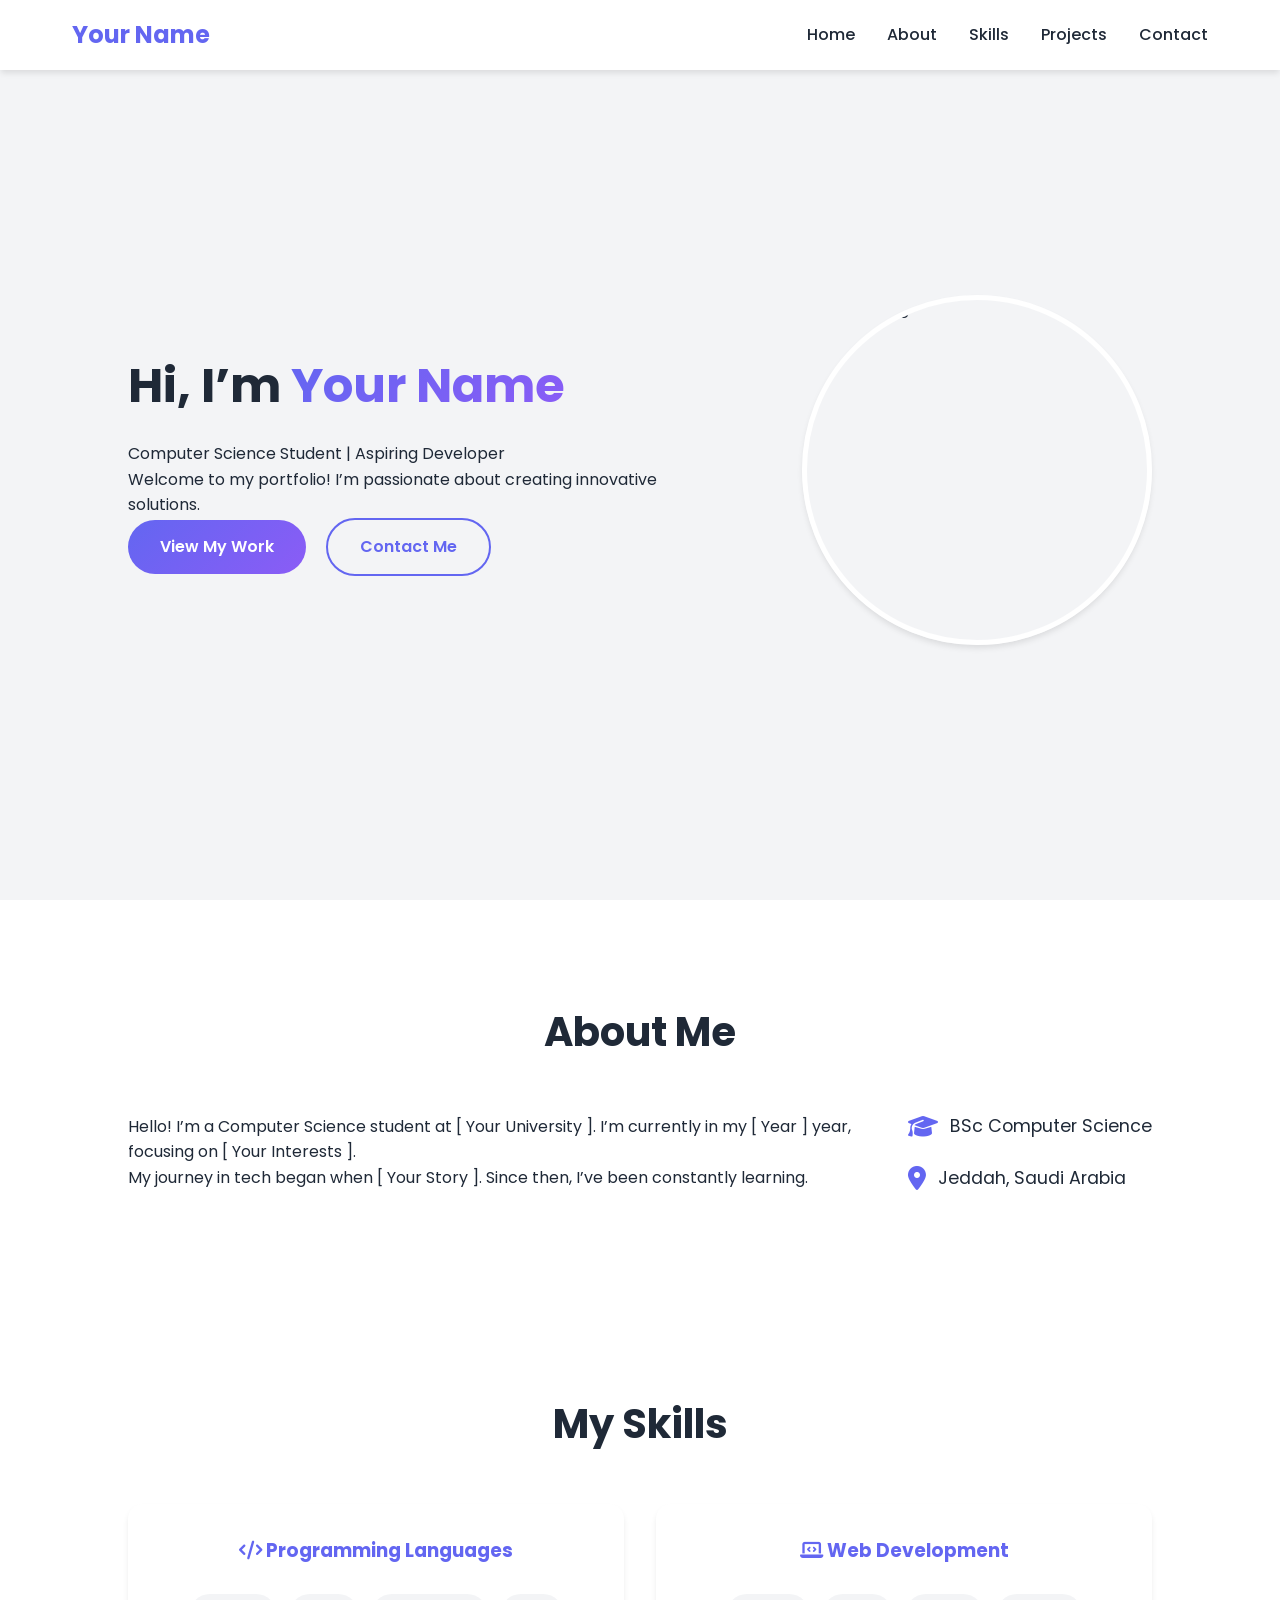
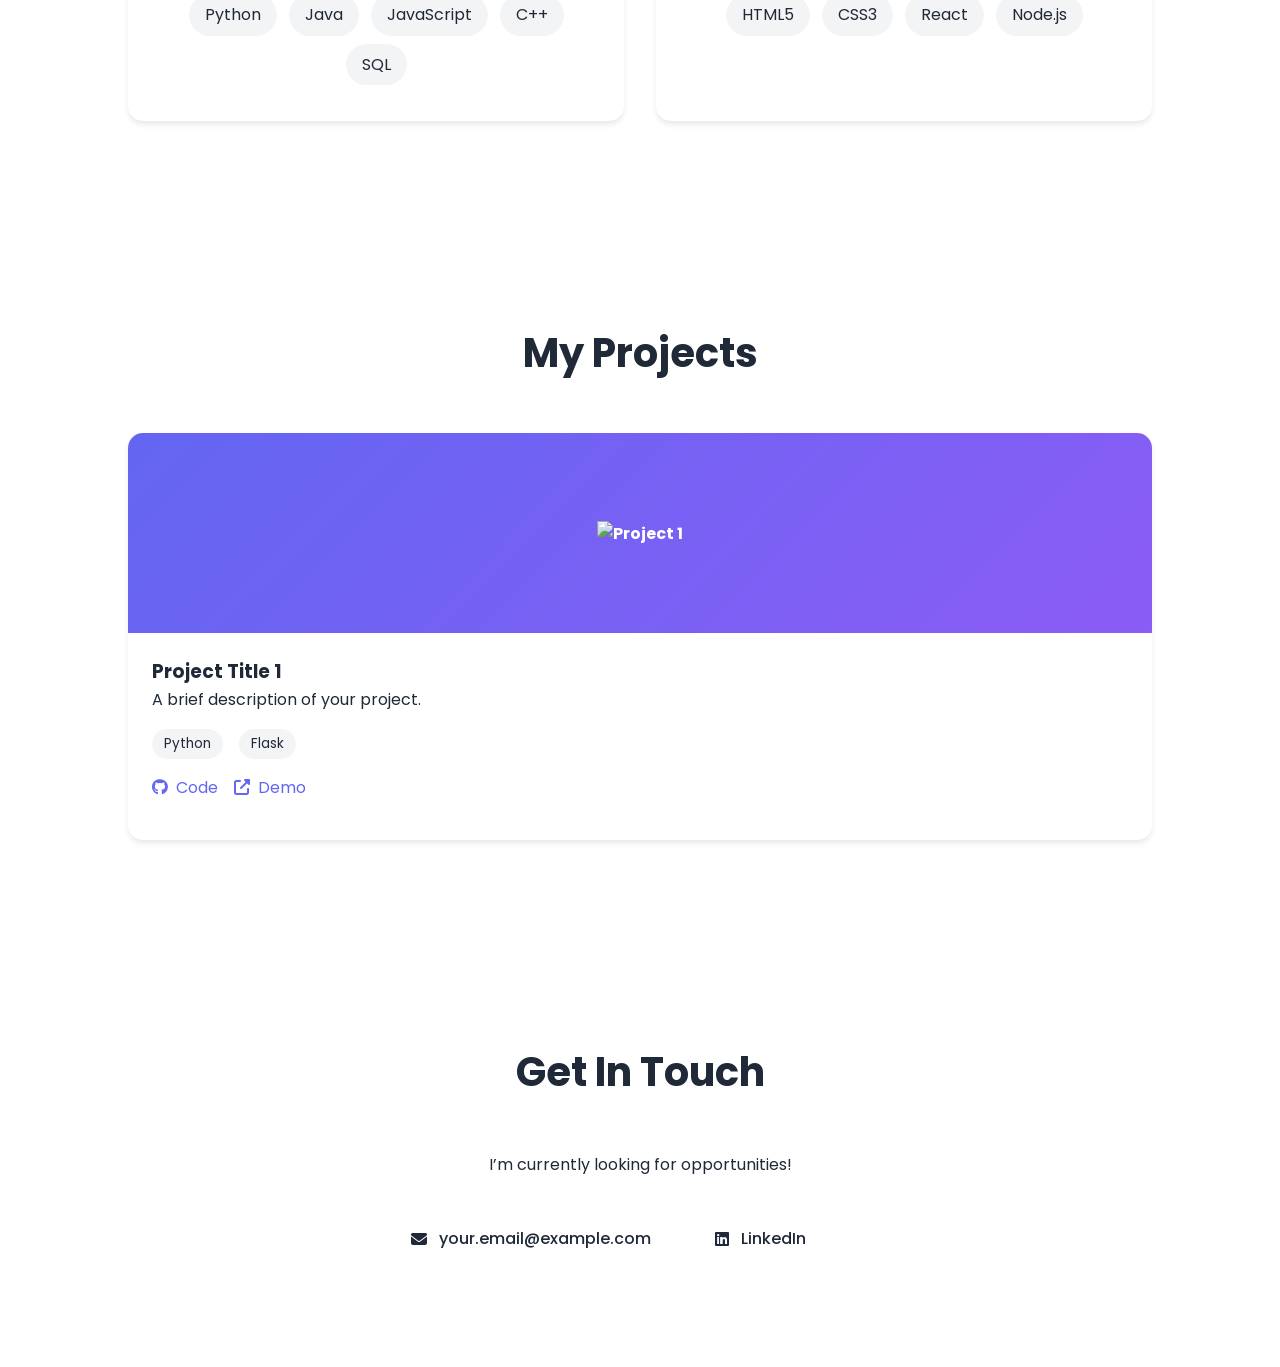
==== index.html @ f9bdbc54 "Initial commit : My portfolio website" ====
<!DOCTYPE html>
<html lang="en">
  <head>
    <meta charset="UTF-8" />
    <meta
      name="viewport"
      content="width=device-width, initial-scale=1.0"
    />
    <title>Your Name - Portfolio</title>
    <link rel="stylesheet" href="css/style.css" />
    
    <!-- Google Fonts -->
    <link
      href="https://fonts.googleapis.com/css2?family=Poppins:wght@300;400;500;600;700&display=swap"
      rel="stylesheet"
    />
    
    <!-- Font Awesome Icons -->
    <link
      rel="stylesheet"
      href="https://cdnjs.cloudflare.com/ajax/libs/font-awesome/6.4.0/css/all.min.css"
    />
  </head>
  <body>
    <!-- Navigation -->
    <nav class="navbar">
      <div class="nav-content">
        <a href="#" class="logo">Your Name</a>
        <ul class="nav-links">
          <li><a href="#home">Home</a></li>
          <li><a href="#about">About</a></li>
          <li><a href="#skills">Skills</a></li>
          <li><a href="#projects">Projects</a></li>
          <li><a href="#contact">Contact</a></li>
        </ul>
      </div>
    </nav>

    <!-- Hero Section -->
    <section id="home" class="hero">
      <div class="hero-content">
        <h1>Hi, I’m <span class="highlight">Your Name</span></h1>
        <p class="tagline">Computer Science Student | Aspiring Developer</p>
        <p class="intro">
          Welcome to my portfolio! I’m passionate about creating innovative
          solutions.
        </p>
        <div class="hero-buttons">
          <a href="#projects" class="btn btn-primary">View My Work</a>
          <a href="#contact" class="btn btn-secondary">Contact Me</a>
        </div>
      </div>
      <div class="hero-image">
        <img src="images/profile.jpg" alt="Your Name" />
      </div>
    </section>

    <!-- About Section -->
    <section id="about" class="about">
      <h2 class="section-title">About Me</h2>
      <div class="about-content">
        <div class="about-text">
          <p>
            Hello! I’m a Computer Science student at [ Your University ]. I’m
            currently in my [ Year ] year, focusing on [ Your Interests ].
          </p>
          <p>
            My journey in tech began when [ Your Story ]. Since then, I’ve
            been constantly learning.
          </p>
        </div>
        <div class="about-info">
          <div class="info-item">
            <i class="fas fa-graduation-cap"></i>
            <span>BSc Computer Science</span>
          </div>
          <div class="info-item">
            <i class="fas fa-map-marker-alt"></i>
            <span>Jeddah, Saudi Arabia</span>
          </div>
        </div>
      </div>
    </section>

    <!-- Skills Section -->
    <section id="skills" class="skills">
      <h2 class="section-title">My Skills</h2>
      <div class="skills-container">
        <div class="skill-category">
          <h3><i class="fas fa-code"></i> Programming Languages</h3>
          <div class="skill-tags">
            <span class="skill-tag">Python</span>
            <span class="skill-tag">Java</span>
            <span class="skill-tag">JavaScript</span>
            <span class="skill-tag">C++</span>
            <span class="skill-tag">SQL</span>
          </div>
        </div>
        <div class="skill-category">
          <h3><i class="fas fa-laptop-code"></i> Web Development</h3>
          <div class="skill-tags">
            <span class="skill-tag">HTML5</span>
            <span class="skill-tag">CSS3</span>
            <span class="skill-tag">React</span>
            <span class="skill-tag">Node.js</span>
          </div>
        </div>
      </div>
    </section>

    <!-- Projects Section -->
    <section id="projects" class="projects">
      <h2 class="section-title">My Projects</h2>
      <div class="projects-grid">
        <div class="project-card">
          <div class="project-image">
            <img src="images/project1.jpg" alt="Project 1" />
          </div>
          <div class="project-info">
            <h3>Project Title 1</h3>
            <p>A brief description of your project.</p>
            <div class="project-tech">
              <span>Python</span>
              <span>Flask</span>
            </div>
            <div class="project-links">
              <a href="#"><i class="fab fa-github"></i> Code</a>
              <a href="#"><i class="fas fa-external-link-alt"></i> Demo</a>
            </div>
          </div>
        </div>
        <!-- Add more project cards as needed -->
      </div>
    </section>

    <!-- Contact Section -->
    <section id="contact" class="contact">
      <h2 class="section-title">Get In Touch</h2>
      <div class="contact-content">
        <p>I’m currently looking for opportunities!</p>
        <div class="contact-methods">
          <a
            href="mailto:your.email@example.com"
            class="contact-item"
          >
            <i class="fas fa-envelope"></i>
            <span>your.email@example.com</span>
          </a>
          <a
            href="https://linkedin.com/in/yourprofile"
            class="contact-item"
          >
            <i class="fab fa-linkedin"></i>
            <span>LinkedIn</span>
          </a>
          <a
            href="https://github.com/yourusername"
            class="contact-item"
          >
---- css/style.css ----
:root {
  --primary-color: #6366f1;
  --primary-dark: #4f46e5;
  --text-color: #1f2937;
  --text-light: #6b7280;
  --bg-color: #ffffff;
  --bg-light: #f3f4f6;
  --gradient: linear-gradient(135deg, #6366f1 0%, #8b5cf6 100%);
  --shadow: 0 4px 6px -1px rgba(0, 0, 0, 0.1);
  --transition: all 0.3s ease;
}
* {
  margin: 0;
  padding: 0;
  box-sizing: border-box;
}
html {
  scroll-behavior: smooth;
}
body {
  font-family: "Poppins", sans-serif;
  line-height: 1.6;
  color: var(--text-color);
}
.navbar {
  position: fixed;
  top: 0;
  left: 0;
  right: 0;
  background: rgba(255, 255, 255, 0.95);
  backdrop-filter: blur(10px);
  box-shadow: var(--shadow);
  z-index: 1000;
  padding: 1rem 0;
}
.nav-content {
  max-width: 1200px;
  margin: 0 auto;
  padding: 0 2rem;
  display: flex;
  justify-content: space-between;
  align-items: center;
}
.logo {
  font-size: 1.5rem;
  font-weight: 700;
  color: var(--primary-color);
  text-decoration: none;
}
.nav-links {
  display: flex;
  list-style: none;
  gap: 2rem;
}
.nav-links a {
  font-weight: 500;
  text-decoration: none;
  color: var(--text-color);
  transition: var(--transition);
}
.nav-links a:hover {
  color: var(--primary-color);
}
.hero {
  min-height: 100vh;
  display: flex;
  align-items: center;
  justify-content: space-between;
  padding: 120px 10% 80px;
  background: var(--bg-light);
}
.hero-content {
  flex: 1;
  max-width: 600px;
}
.hero-content h1 {
  font-size: 3rem;
  font-weight: 700;
  margin-bottom: 1rem;
}
.highlight {
  background: var(--gradient);
  -webkit-background-clip: text;
  -webkit-text-fill-color: transparent;
  background-clip: text;
}
.hero-image {
  width: 350px;
  height: 350px;
}
.hero-image img {
  width: 100%;
  height: 100%;
  object-fit: cover;
  border-radius: 50%;
  border: 5px solid white;
  box-shadow: var(--shadow);
  display: block;
}
.btn {
  padding: 0.875rem 2rem;
  border-radius: 50px;
  font-weight: 600;
  transition: var(--transition);
  text-decoration: none;
  display: inline-block;
  margin-right: 1rem;
  margin-bottom: 1rem;
}
.btn-primary {
  background: var(--gradient);
  color: white;
}
.btn-secondary {
  border: 2px solid var(--primary-color);
  color: var(--primary-color);
}
section {
  padding: 100px 10%;
}
.section-title {
  font-size: 2.5rem;
  text-align: center;
  margin-bottom: 3rem;
  color: var(--text-color);
}
.skills-container {
  display: grid;
  grid-template-columns: repeat(auto-fit, minmax(300px, 1fr));
  gap: 2rem;
  max-width: 1200px;
  margin: 0 auto;
}
.skill-category {
  background: white;
  padding: 2rem;
  border-radius: 15px;
  box-shadow: var(--shadow);
  text-align: center;
}
.skill-category h3 {
  margin-bottom: 1.5rem;
  color: var(--primary-color);
}
.skill-tag {
  background: var(--bg-light);
  padding: 0.5rem 1rem;
  border-radius: 25px;
  display: inline-block;
  margin: 0.25rem;
}
.projects-grid {
  display: grid;
  grid-template-columns: repeat(auto-fit, minmax(350px, 1fr));
  gap: 2rem;
  max-width: 1200px;
  margin: 0 auto;
}
.project-card {
  background: white;
  border-radius: 15px;
  overflow: hidden;
  box-shadow: var(--shadow);
  transition: var(--transition);
}
.project-card:hover {
  transform: translateY(-10px);
}
.project-image {
  height: 200px;
  background: var(--gradient);
  display: flex;
  align-items: center;
  justify-content: center;
  color: white;
  font-weight: bold;
}
.project-info {
  padding: 1.5rem;
}
.project-tech,
.project-links {
  display: flex;
  gap: 1rem;
  margin: 1rem 0;
}
.project-tech span {
  background: var(--bg-light);
  padding: 0.25rem 0.75rem;
  border-radius: 20px;
  font-size: 0.85rem;
}
.project-links a {
  color: var(--primary-color);
  text-decoration: none;
  display: flex;
  align-items: center;
  gap: 0.5rem;
}
.about-content {
  display: flex;
  gap: 3rem;
  max-width: 1200px;
  margin: 0 auto;
  align-items: center;
}
.about-text {
  flex: 1;
}
.about-info {
  display: flex;
  flex-direction: column;
  gap: 1.5rem;
}
.info-item {
  display: flex;
  align-items: center;
  gap: 0.75rem;
  font-size: 1.1rem;
}
.info-item i {
  color: var(--primary-color);
  font-size: 1.5rem;
}
.contact-content {
  text-align: center;
  max-width: 800px;
  margin: 0 auto;
}
.contact-methods {
  display: flex;
  justify-content: center;
  gap: 2rem;
  flex-wrap: wrap;
  margin-top: 2rem;
}
.contact-item {
  display: flex;
  align-items: center;
  gap: 0.75rem;
  text-decoration: none;
  color: var(--text-color);
  font-weight: 500;
  padding: 1rem;
  border-radius: 12px;
  transition: var(--transition);
}
.contact-item:hover {
  background: var(--bg-light);
  color: var(--primary-color);
}
.footer {
  background: var(--bg-light);
  padding: 2rem;
  text-align: center;
  display: flex;
  justify-content: space-between;
  align-items: center;
  flex-wrap: wrap;
  gap: 1rem;
}
.social-links {
  display: flex;
  gap: 1rem;
}
.social-links a {
  font-size: 1.5rem;
  color: var(--primary-color);
  transition: var(--transition);
}
.social-links a:hover {
  transform: translateY(-2px);
}
@media (max-width: 768px) {
  .nav-links {
    display: none;
  }
  .hero {
    flex-direction: column-reverse;
    text-align: center;
    padding: 100px 5% 60px;
  }
  .hero-content h1 {
    font-size: 2rem;
  }
  .hero-image {
    width: 250px;
    height: 250px;
    margin: 0 auto 2rem;
  }
  .about-content {
    flex-direction: column;
    text-align: center;
  }
  section {
    padding: 60px 5%;
  }
  .contact-methods {
    flex-direction: column;
    align-items: center;
  }
  .footer {
    flex-direction: column;
    text-align: center;
  }
}
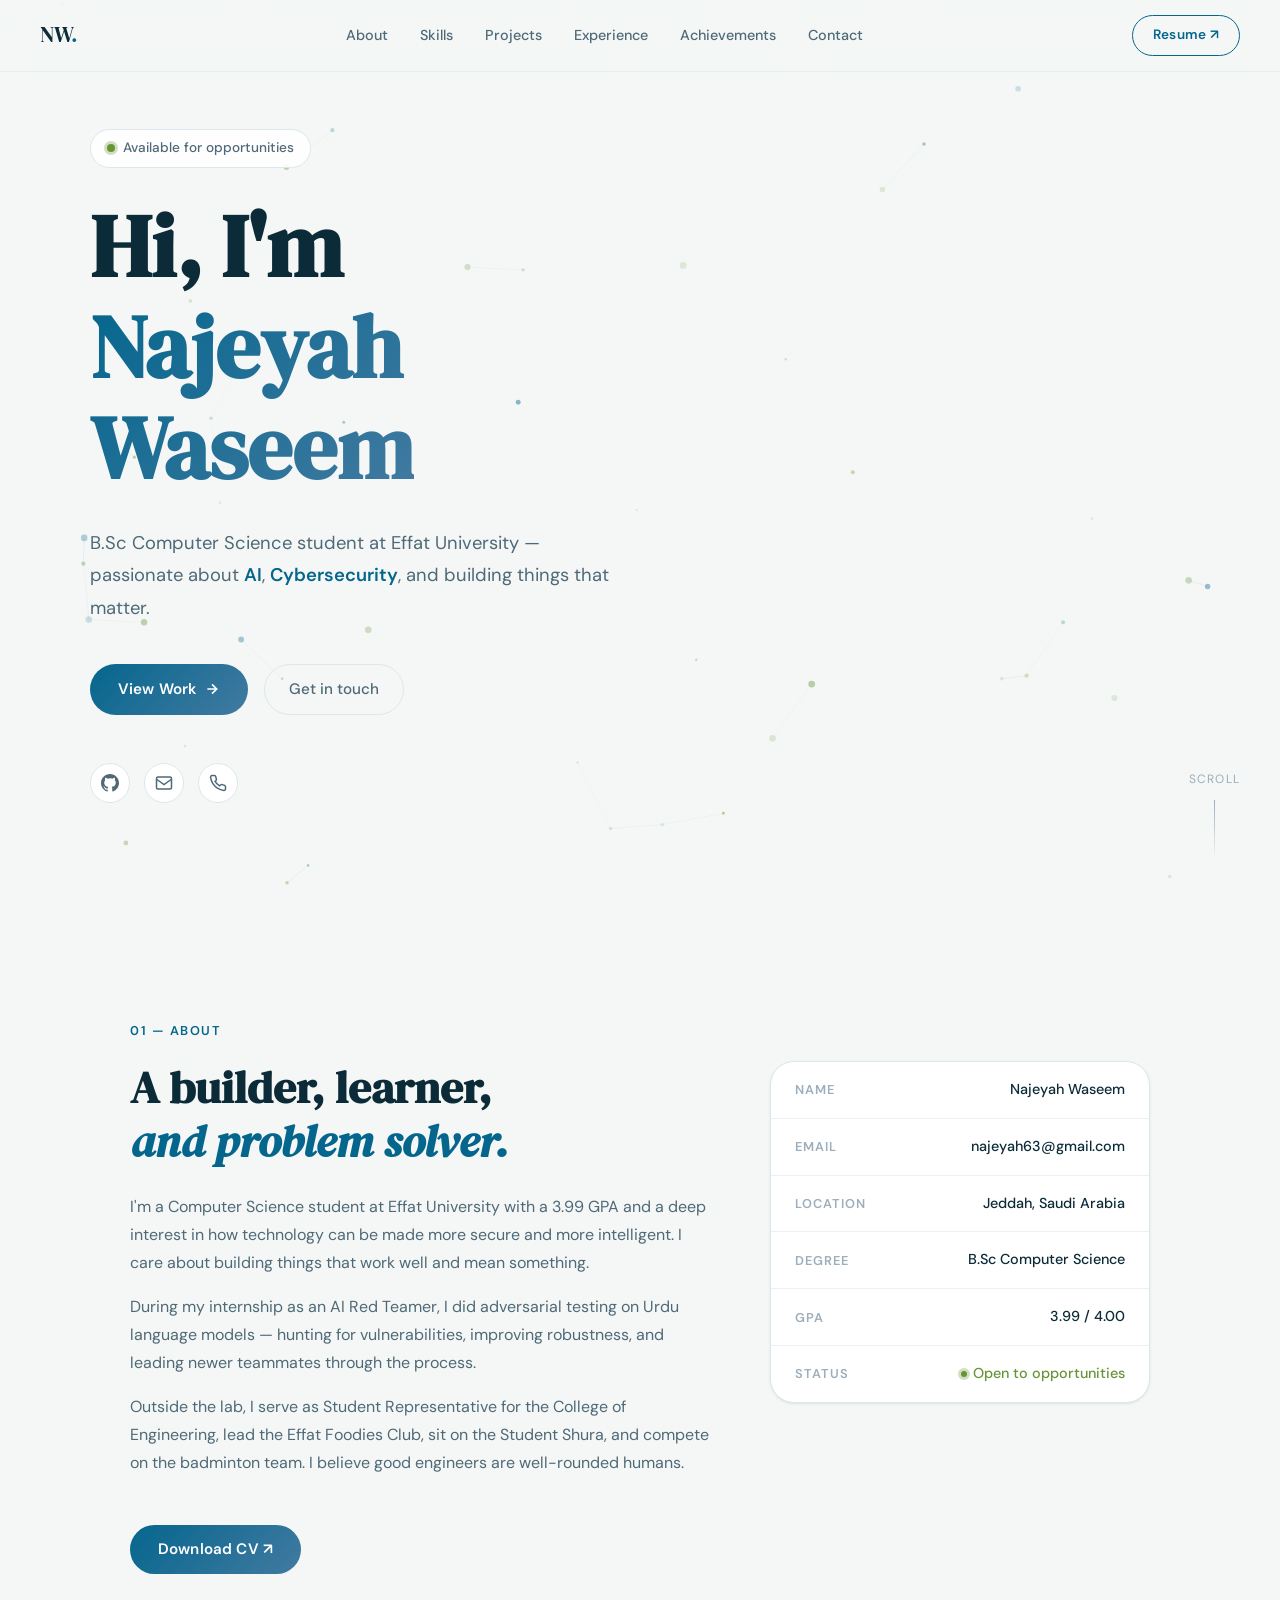
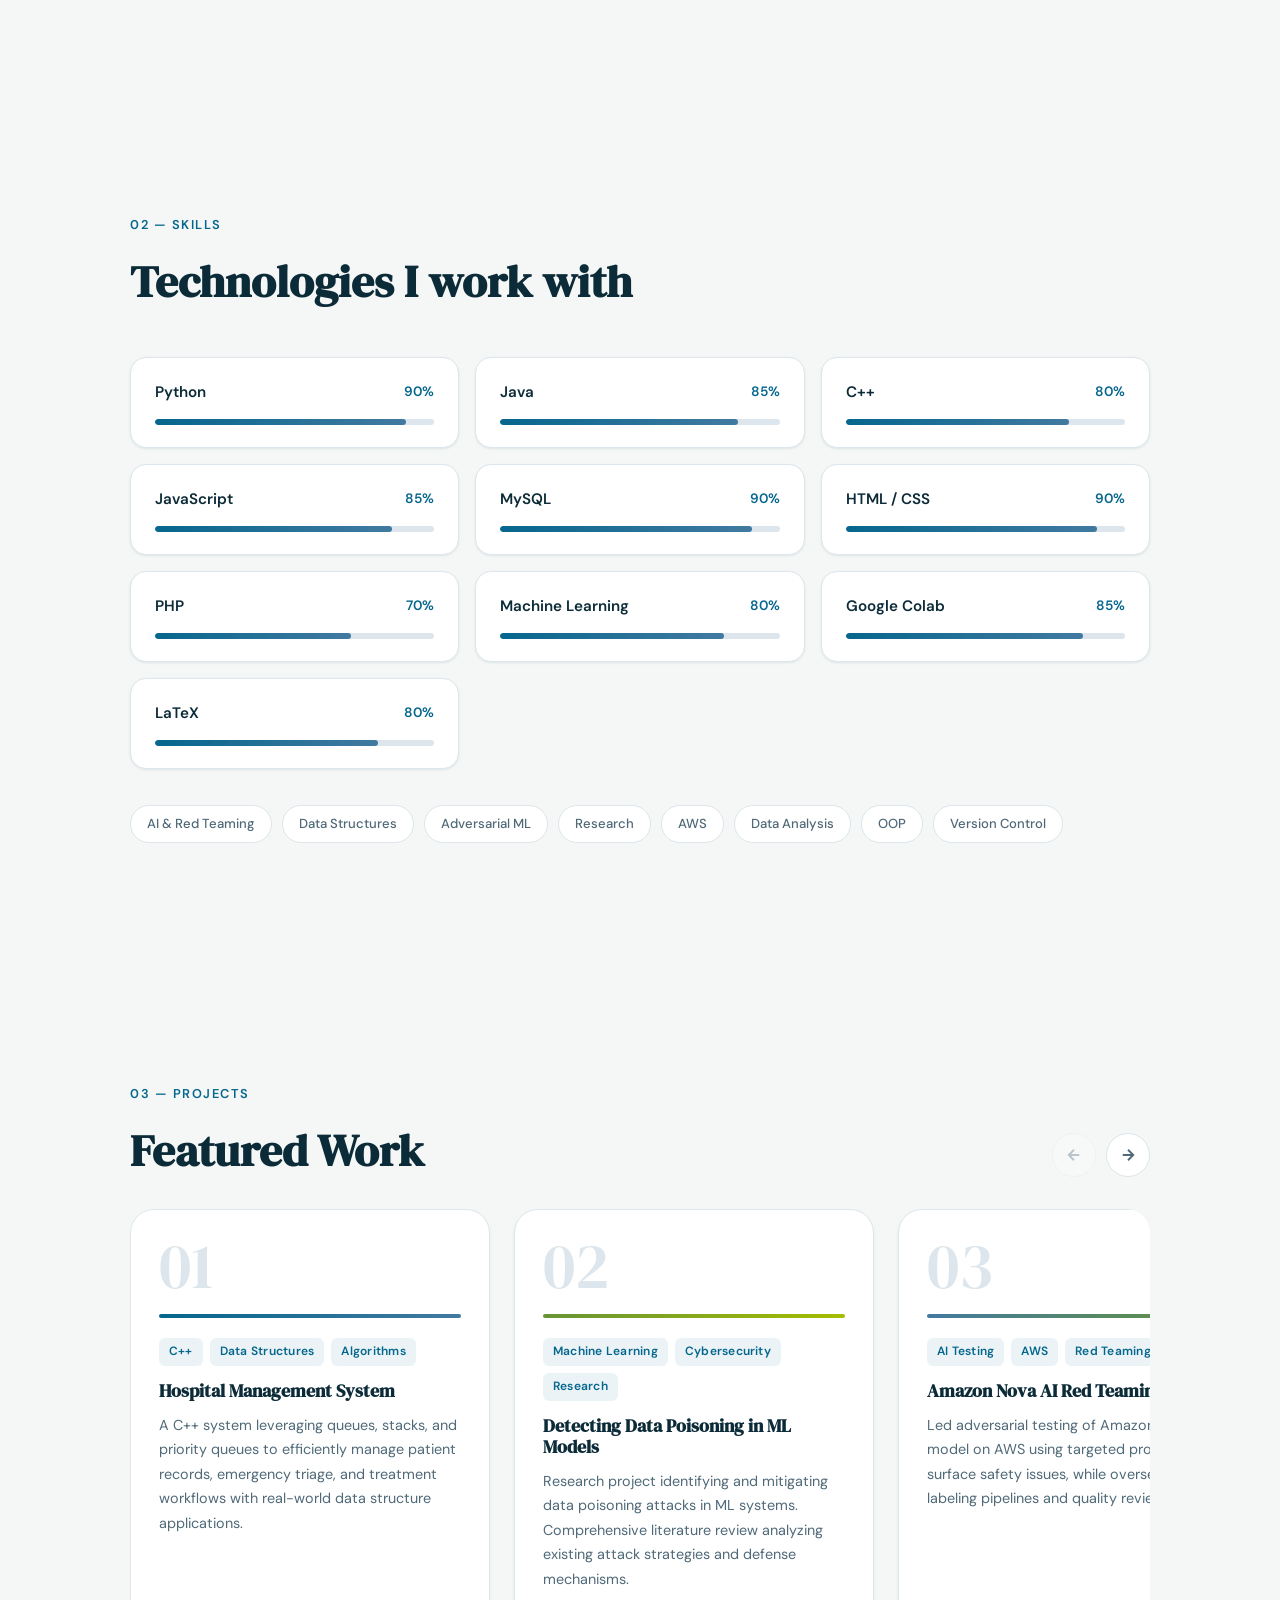
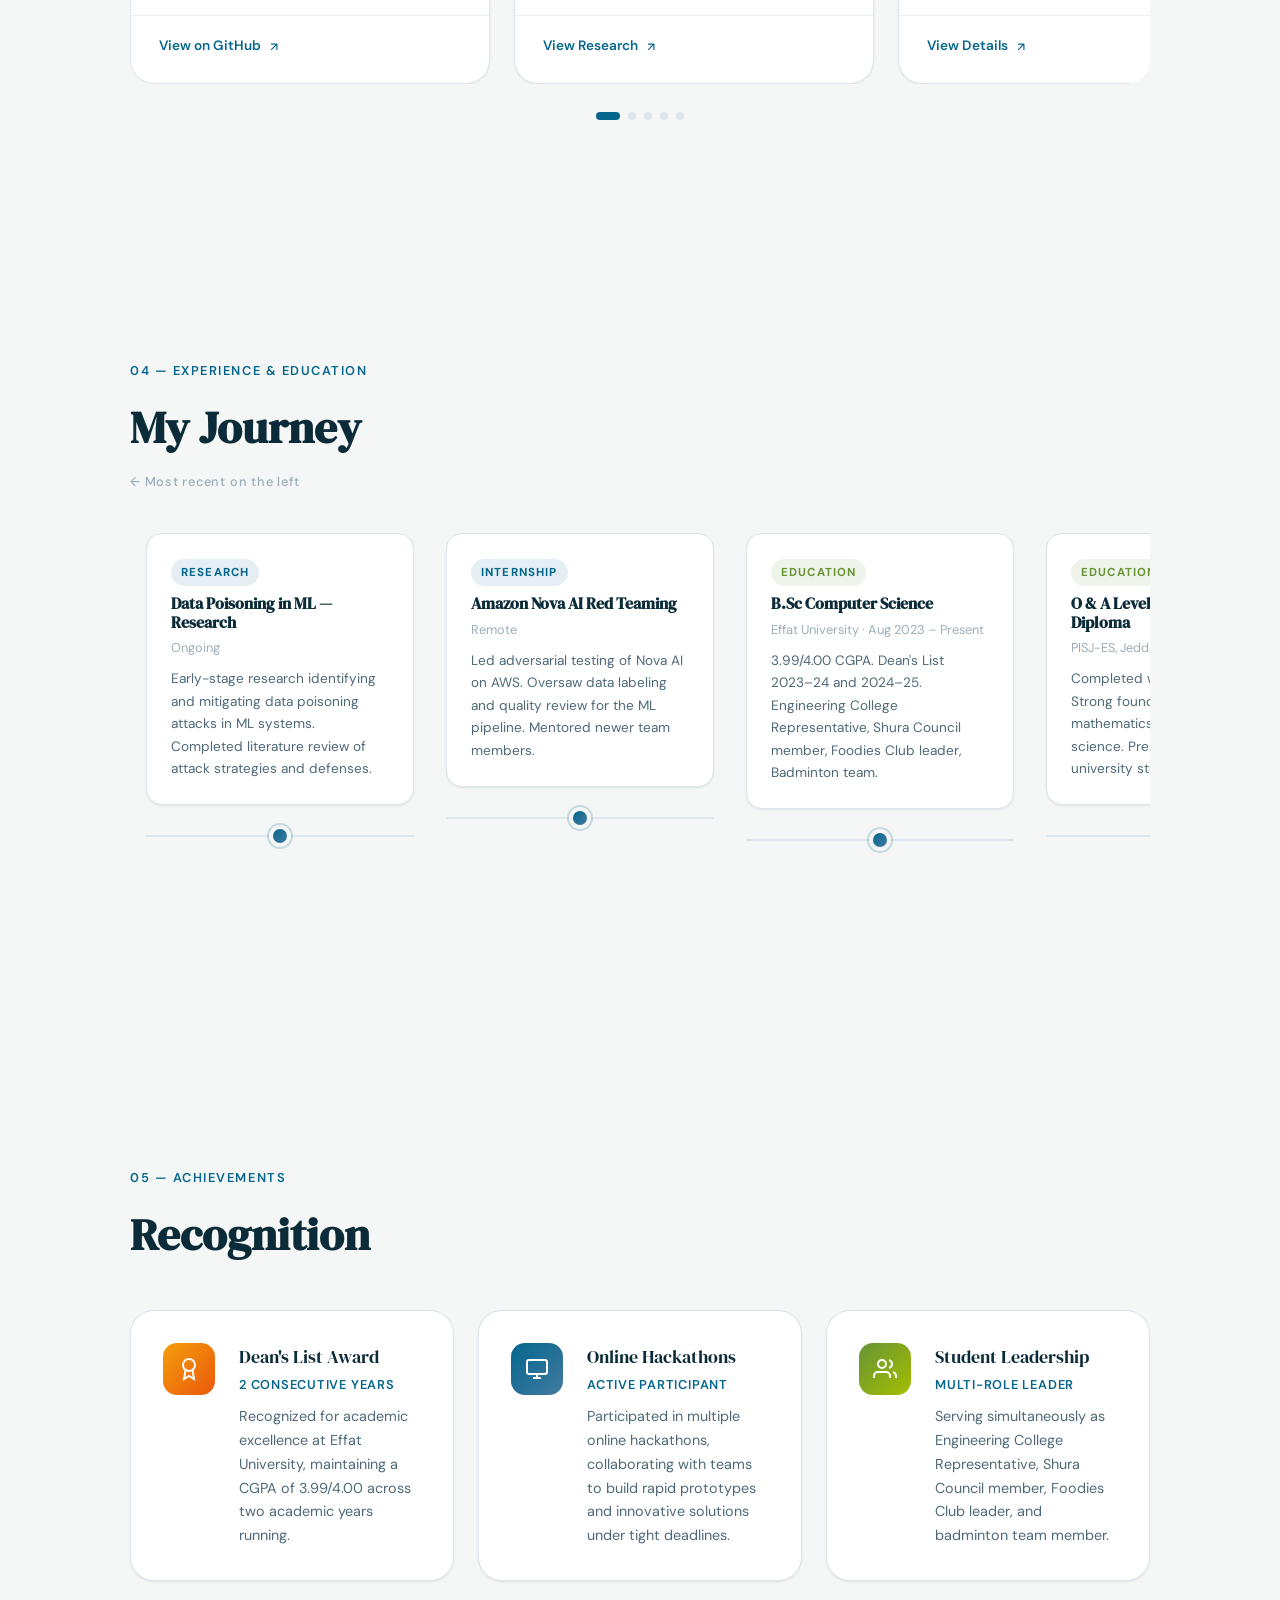
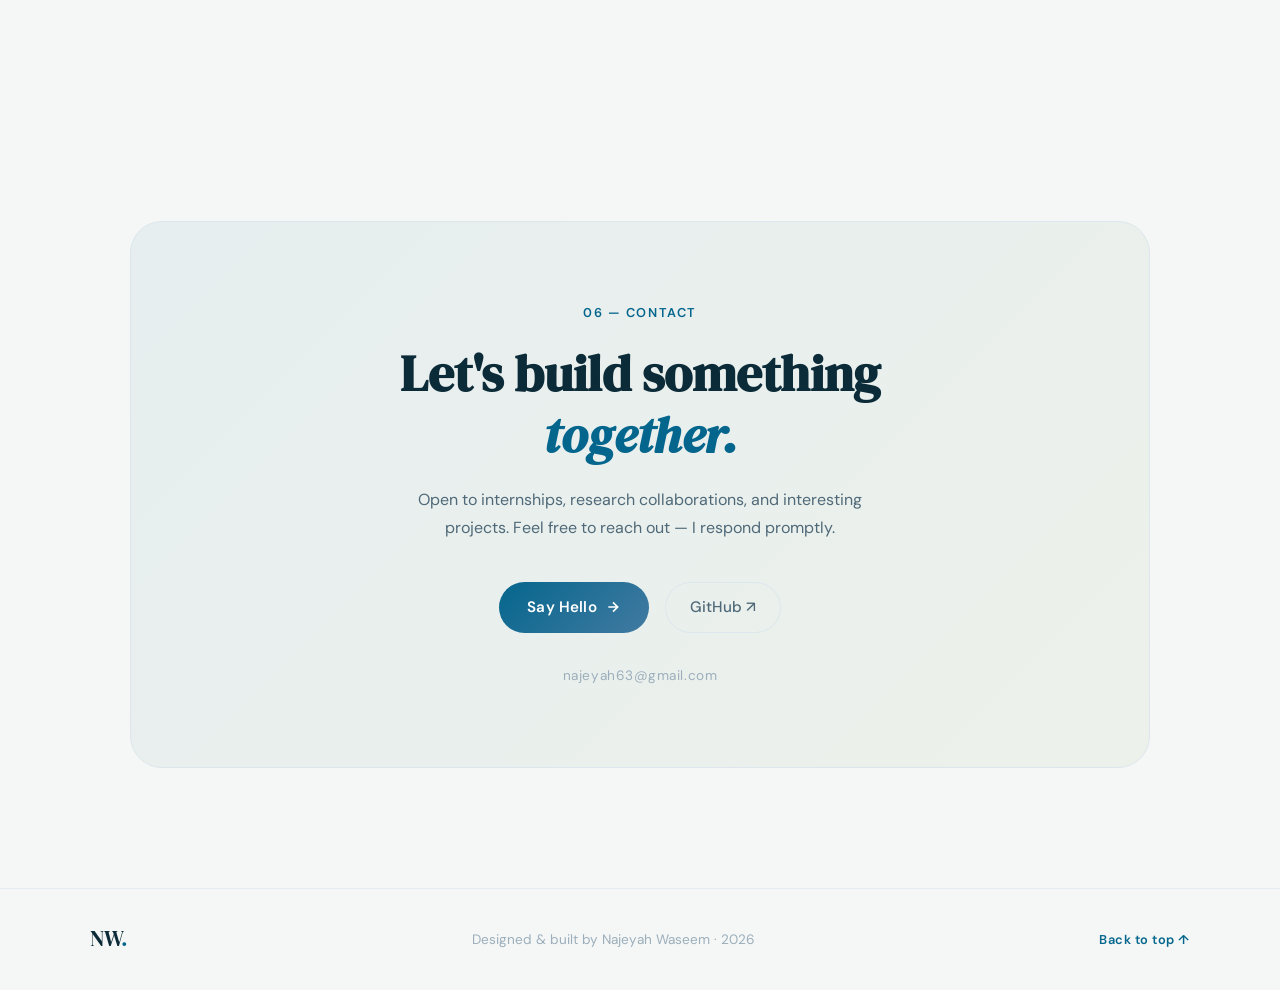
==== commit 639fe261: "Updated project section" ====
--- a/index.html
+++ b/index.html
@@ -1,160 +1,390 @@
 <!DOCTYPE html>
 <html lang="en">
-  <head>
-    <meta charset="UTF-8" />
-    <meta
-      name="viewport"
-      content="width=device-width, initial-scale=1.0"
-    />
-    <title>Your Name - Portfolio</title>
-    <link rel="stylesheet" href="css/style.css" />
-    
-    <!-- Google Fonts -->
-    <link
-      href="https://fonts.googleapis.com/css2?family=Poppins:wght@300;400;500;600;700&display=swap"
-      rel="stylesheet"
-    />
-    
-    <!-- Font Awesome Icons -->
-    <link
-      rel="stylesheet"
-      href="https://cdnjs.cloudflare.com/ajax/libs/font-awesome/6.4.0/css/all.min.css"
-    />
-  </head>
-  <body>
+<head>
+    <meta charset="UTF-8">
+    <meta name="viewport" content="width=device-width, initial-scale=1.0">
+    <title>Najeyah Waseem — CS Student & AI/Cybersecurity Enthusiast</title>
+    <meta name="description" content="B.Sc Computer Science student at Effat University. Exploring AI, Cybersecurity, and Software Development.">
+    <link rel="preconnect" href="https://fonts.googleapis.com">
+    <link rel="preconnect" href="https://fonts.gstatic.com" crossorigin>
+    <link href="https://fonts.googleapis.com/css2?family=DM+Serif+Display:ital@0;1&family=DM+Sans:ital,opsz,wght@0,9..40,300;0,9..40,400;0,9..40,500;0,9..40,600;1,9..40,300&display=swap" rel="stylesheet">
+    <link rel="stylesheet" href="css/style.css">
+    <script src="js/script.js"></script>
+</head>
+<body>
+
     <!-- Navigation -->
-    <nav class="navbar">
-      <div class="nav-content">
-        <a href="#" class="logo">Your Name</a>
-        <ul class="nav-links">
-          <li><a href="#home">Home</a></li>
-          <li><a href="#about">About</a></li>
-          <li><a href="#skills">Skills</a></li>
-          <li><a href="#projects">Projects</a></li>
-          <li><a href="#contact">Contact</a></li>
+    <nav class="navbar" id="navbar">
+        <div class="nav-brand">NW<span class="dot">.</span></div>
+        <ul class="nav-links" id="navLinks">
+            <li><a href="#about">About</a></li>
+            <li><a href="#skills">Skills</a></li>
+            <li><a href="#projects">Projects</a></li>
+            <li><a href="#experience">Experience</a></li>
+            <li><a href="#achievements">Achievements</a></li>
+            <li><a href="#contact">Contact</a></li>
         </ul>
-      </div>
+        <a href="Najeyah_Waseem_CV.pdf" target="_blank" class="btn-resume">Resume ↗</a>
+        <button class="mobile-menu-btn" id="mobileBtn" aria-label="Toggle menu">
+            <span></span><span></span><span></span>
+        </button>
     </nav>
 
-    <!-- Hero Section -->
-    <section id="home" class="hero">
-      <div class="hero-content">
-        <h1>Hi, I’m <span class="highlight">Your Name</span></h1>
-        <p class="tagline">Computer Science Student | Aspiring Developer</p>
-        <p class="intro">
-          Welcome to my portfolio! I’m passionate about creating innovative
-          solutions.
-        </p>
-        <div class="hero-buttons">
-          <a href="#projects" class="btn btn-primary">View My Work</a>
-          <a href="#contact" class="btn btn-secondary">Contact Me</a>
+    <!-- Hero -->
+    <section id="hero" class="hero-section">
+        <canvas id="particleCanvas"></canvas>
+        <div class="hero-inner">
+            <div class="hero-tag">
+                <span class="pulse-dot"></span>
+                Available for opportunities
+            </div>
+            <h1 class="hero-title">
+                <span class="line-wrap"><span class="line-text">Hi, I'm</span></span>
+                <span class="line-wrap"><span class="line-text name-line">Najeyah<br>Waseem</span></span>
+            </h1>
+            <p class="hero-sub">
+                B.Sc Computer Science student at Effat University — passionate about <em>AI</em>, <em>Cybersecurity</em>, and building things that matter.
+            </p>
+            <div class="hero-cta">
+                <a href="#projects" class="btn-primary">View Work <svg width="16" height="16" viewBox="0 0 24 24" fill="none" stroke="currentColor" stroke-width="2.5"><path d="M5 12h14M12 5l7 7-7 7"/></svg></a>
+                <a href="#contact" class="btn-ghost">Get in touch</a>
+            </div>
+            <div class="hero-socials">
+                <a href="https://github.com/najeyahwaseem05" target="_blank" aria-label="GitHub">
+                    <svg viewBox="0 0 24 24" fill="currentColor"><path d="M12 0C5.37 0 0 5.37 0 12c0 5.3 3.44 9.8 8.2 11.39.6.11.82-.26.82-.58v-2.03c-3.34.73-4.04-1.61-4.04-1.61-.55-1.39-1.34-1.76-1.34-1.76-1.09-.75.08-.73.08-.73 1.2.08 1.84 1.24 1.84 1.24 1.07 1.83 2.8 1.3 3.49 1 .11-.78.42-1.3.76-1.6-2.67-.3-5.47-1.33-5.47-5.93 0-1.31.47-2.38 1.24-3.22-.13-.3-.54-1.52.12-3.17 0 0 1.01-.32 3.3 1.23a11.5 11.5 0 013.01-.4c1.02.01 2.05.14 3.01.4 2.28-1.55 3.29-1.23 3.29-1.23.66 1.65.25 2.87.12 3.17.77.84 1.24 1.91 1.24 3.22 0 4.61-2.81 5.63-5.48 5.92.43.37.81 1.1.81 2.22v3.29c0 .32.22.7.83.58C20.57 21.8 24 17.3 24 12c0-6.63-5.37-12-12-12z"/></svg>
+                </a>
+                <a href="mailto:najeyah63@gmail.com" aria-label="Email">
+                    <svg viewBox="0 0 24 24" fill="none" stroke="currentColor" stroke-width="2"><rect x="2" y="4" width="20" height="16" rx="2"/><path d="m22 7-10 7L2 7"/></svg>
+                </a>
+                <a href="tel:+966XXXXXXXXX" aria-label="Phone">
+                    <svg viewBox="0 0 24 24" fill="none" stroke="currentColor" stroke-width="2"><path d="M22 16.92v3a2 2 0 01-2.18 2 19.79 19.79 0 01-8.63-3.07 19.5 19.5 0 01-6-6 19.79 19.79 0 01-3.07-8.67A2 2 0 014.11 2h3a2 2 0 012 1.72c.127.96.361 1.903.7 2.81a2 2 0 01-.45 2.11L8.09 9.91a16 16 0 006 6l1.27-1.27a2 2 0 012.11-.45c.907.339 1.85.573 2.81.7A2 2 0 0122 16.92z"/></svg>
+                </a>
+            </div>
         </div>
-      </div>
-      <div class="hero-image">
-        <img src="images/profile.jpg" alt="Your Name" />
-      </div>
+        <div class="hero-scroll-hint">
+            <span>Scroll</span>
+            <div class="scroll-line"></div>
+        </div>
     </section>
 
-    <!-- About Section -->
-    <section id="about" class="about">
-      <h2 class="section-title">About Me</h2>
-      <div class="about-content">
-        <div class="about-text">
-          <p>
-            Hello! I’m a Computer Science student at [ Your University ]. I’m
-            currently in my [ Year ] year, focusing on [ Your Interests ].
-          </p>
-          <p>
-            My journey in tech began when [ Your Story ]. Since then, I’ve
-            been constantly learning.
-          </p>
+    <main>
+        <!-- About -->
+        <section id="about" class="section">
+            <div class="section-label scroll-anim">01 — About</div>
+            <div class="about-grid">
+                <div class="about-text scroll-anim">
+                    <h2 class="section-heading">A builder, learner,<br><em>and problem solver.</em></h2>
+                    <p>I'm a Computer Science student at Effat University with a 3.99 GPA and a deep interest in how technology can be made more secure and more intelligent. I care about building things that work well and mean something.</p>
+                    <p>During my internship as an AI Red Teamer, I did adversarial testing on Urdu language models — hunting for vulnerabilities, improving robustness, and leading newer teammates through the process.</p>
+                    <p>Outside the lab, I serve as Student Representative for the College of Engineering, lead the Effat Foodies Club, sit on the Student Shura, and compete on the badminton team. I believe good engineers are well-rounded humans.</p>
+                    <a href="Najeyah_Waseem_CV.pdf" target="_blank" class="btn-primary mt-6">Download CV ↗</a>
+                </div>
+                <div class="about-details scroll-anim" style="transition-delay:0.2s">
+                    <div class="detail-card">
+                        <span class="detail-label">Name</span>
+                        <span class="detail-value">Najeyah Waseem</span>
+                    </div>
+                    <div class="detail-card">
+                        <span class="detail-label">Email</span>
+                        <span class="detail-value">najeyah63@gmail.com</span>
+                    </div>
+                    <div class="detail-card">
+                        <span class="detail-label">Location</span>
+                        <span class="detail-value">Jeddah, Saudi Arabia</span>
+                    </div>
+                    <div class="detail-card">
+                        <span class="detail-label">Degree</span>
+                        <span class="detail-value">B.Sc Computer Science</span>
+                    </div>
+                    <div class="detail-card">
+                        <span class="detail-label">GPA</span>
+                        <span class="detail-value">3.99 / 4.00</span>
+                    </div>
+                    <div class="detail-card">
+                        <span class="detail-label">Status</span>
+                        <span class="detail-value available"><span class="pulse-dot sm"></span>Open to opportunities</span>
+                    </div>
+                </div>
+            </div>
+        </section>
+
+        <!-- Skills -->
+        <section id="skills" class="section">
+            <div class="section-label scroll-anim">02 — Skills</div>
+            <h2 class="section-heading scroll-anim">Technologies I work with</h2>
+            <div class="skills-grid">
+                <div class="skill-card scroll-anim">
+                    <div class="skill-top"><span class="skill-name">Python</span><span class="skill-pct">90%</span></div>
+                    <div class="progress-track"><div class="progress-fill" data-width="90"></div></div>
+                </div>
+                <div class="skill-card scroll-anim" style="transition-delay:0.05s">
+                    <div class="skill-top"><span class="skill-name">Java</span><span class="skill-pct">85%</span></div>
+                    <div class="progress-track"><div class="progress-fill" data-width="85"></div></div>
+                </div>
+                <div class="skill-card scroll-anim" style="transition-delay:0.1s">
+                    <div class="skill-top"><span class="skill-name">C++</span><span class="skill-pct">80%</span></div>
+                    <div class="progress-track"><div class="progress-fill" data-width="80"></div></div>
+                </div>
+                <div class="skill-card scroll-anim" style="transition-delay:0.15s">
+                    <div class="skill-top"><span class="skill-name">JavaScript</span><span class="skill-pct">85%</span></div>
+                    <div class="progress-track"><div class="progress-fill" data-width="85"></div></div>
+                </div>
+                <div class="skill-card scroll-anim" style="transition-delay:0.2s">
+                    <div class="skill-top"><span class="skill-name">MySQL</span><span class="skill-pct">90%</span></div>
+                    <div class="progress-track"><div class="progress-fill" data-width="90"></div></div>
+                </div>
+                <div class="skill-card scroll-anim" style="transition-delay:0.25s">
+                    <div class="skill-top"><span class="skill-name">HTML / CSS</span><span class="skill-pct">90%</span></div>
+                    <div class="progress-track"><div class="progress-fill" data-width="90"></div></div>
+                </div>
+                <div class="skill-card scroll-anim" style="transition-delay:0.3s">
+                    <div class="skill-top"><span class="skill-name">PHP</span><span class="skill-pct">70%</span></div>
+                    <div class="progress-track"><div class="progress-fill" data-width="70"></div></div>
+                </div>
+                <div class="skill-card scroll-anim" style="transition-delay:0.35s">
+                    <div class="skill-top"><span class="skill-name">Machine Learning</span><span class="skill-pct">80%</span></div>
+                    <div class="progress-track"><div class="progress-fill" data-width="80"></div></div>
+                </div>
+                <div class="skill-card scroll-anim" style="transition-delay:0.4s">
+                    <div class="skill-top"><span class="skill-name">Google Colab</span><span class="skill-pct">85%</span></div>
+                    <div class="progress-track"><div class="progress-fill" data-width="85"></div></div>
+                </div>
+                <div class="skill-card scroll-anim" style="transition-delay:0.45s">
+                    <div class="skill-top"><span class="skill-name">LaTeX</span><span class="skill-pct">80%</span></div>
+                    <div class="progress-track"><div class="progress-fill" data-width="80"></div></div>
+                </div>
+            </div>
+            <div class="badges-row scroll-anim" style="transition-delay:0.5s">
+                <span class="badge-pill">AI & Red Teaming</span>
+                <span class="badge-pill">Data Structures</span>
+                <span class="badge-pill">Adversarial ML</span>
+                <span class="badge-pill">Research</span>
+                <span class="badge-pill">AWS</span>
+                <span class="badge-pill">Data Analysis</span>
+                <span class="badge-pill">OOP</span>
+                <span class="badge-pill">Version Control</span>
+            </div>
+        </section>
+
+        <!-- Projects Carousel -->
+        <section id="projects" class="section">
+            <div class="section-label scroll-anim">03 — Projects</div>
+            <div class="projects-header scroll-anim">
+                <h2 class="section-heading">Featured Work</h2>
+                <div class="carousel-controls">
+                    <button class="carousel-btn" id="prevBtn" aria-label="Previous">
+                        <svg viewBox="0 0 24 24" fill="none" stroke="currentColor" stroke-width="2.5"><path d="M19 12H5M12 5l-7 7 7 7"/></svg>
+                    </button>
+                    <button class="carousel-btn" id="nextBtn" aria-label="Next">
+                        <svg viewBox="0 0 24 24" fill="none" stroke="currentColor" stroke-width="2.5"><path d="M5 12h14M12 5l7 7-7 7"/></svg>
+                    </button>
+                </div>
+            </div>
+            <div class="carousel-wrapper">
+                <div class="carousel-track" id="carouselTrack">
+                    <article class="project-card">
+                        <div class="project-number">01</div>
+                        <div class="project-accent" style="background: linear-gradient(135deg, #05668d, #427aa1)"></div>
+                        <div class="project-body">
+                            <div class="project-tags">
+                                <span class="tag">C++</span>
+                                <span class="tag">Data Structures</span>
+                                <span class="tag">Algorithms</span>
+                            </div>
+                            <h3 class="project-title">Hospital Management System</h3>
+                            <p class="project-desc">A C++ system leveraging queues, stacks, and priority queues to efficiently manage patient records, emergency triage, and treatment workflows with real-world data structure applications.</p>
+                        </div>
+                        <div class="project-footer">
+                            <a href="#" class="project-link">View on GitHub <svg viewBox="0 0 24 24" fill="none" stroke="currentColor" stroke-width="2"><path d="M7 17L17 7M17 7H7M17 7v10"/></svg></a>
+                        </div>
+                    </article>
+
+                    <article class="project-card">
+                        <div class="project-number">02</div>
+                        <div class="project-accent" style="background: linear-gradient(135deg, #679436, #a5be00)"></div>
+                        <div class="project-body">
+                            <div class="project-tags">
+                                <span class="tag">Machine Learning</span>
+                                <span class="tag">Cybersecurity</span>
+                                <span class="tag">Research</span>
+                            </div>
+                            <h3 class="project-title">Detecting Data Poisoning in ML Models</h3>
+                            <p class="project-desc">Research project identifying and mitigating data poisoning attacks in ML systems. Comprehensive literature review analyzing existing attack strategies and defense mechanisms.</p>
+                        </div>
+                        <div class="project-footer">
+                            <a href="#" class="project-link">View Research <svg viewBox="0 0 24 24" fill="none" stroke="currentColor" stroke-width="2"><path d="M7 17L17 7M17 7H7M17 7v10"/></svg></a>
+                        </div>
+                    </article>
+
+                    <article class="project-card">
+                        <div class="project-number">03</div>
+                        <div class="project-accent" style="background: linear-gradient(135deg, #427aa1, #679436)"></div>
+                        <div class="project-body">
+                            <div class="project-tags">
+                                <span class="tag">AI Testing</span>
+                                <span class="tag">AWS</span>
+                                <span class="tag">Red Teaming</span>
+                            </div>
+                            <h3 class="project-title">Amazon Nova AI Red Teaming</h3>
+                            <p class="project-desc">Led adversarial testing of Amazon's Nova AI model on AWS using targeted prompts to surface safety issues, while overseeing data labeling pipelines and quality review.</p>
+                        </div>
+                        <div class="project-footer">
+                            <a href="#" class="project-link">View Details <svg viewBox="0 0 24 24" fill="none" stroke="currentColor" stroke-width="2"><path d="M7 17L17 7M17 7H7M17 7v10"/></svg></a>
+                        </div>
+                    </article>
+
+                    <article class="project-card">
+                        <div class="project-number">04</div>
+                        <div class="project-accent" style="background: linear-gradient(135deg, #a5be00, #05668d)"></div>
+                        <div class="project-body">
+                            <div class="project-tags">
+                                <span class="tag">Python</span>
+                                <span class="tag">Healthcare AI</span>
+                                <span class="tag">Data Analysis</span>
+                            </div>
+                            <h3 class="project-title">Hospital Readmission Prediction</h3>
+                            <p class="project-desc">ML model predicting patient readmission likelihood from healthcare data. Involved feature engineering, model training, and evaluation to help clinical teams identify high-risk patients.</p>
+                        </div>
+                        <div class="project-footer">
+                            <a href="#" class="project-link">View on GitHub <svg viewBox="0 0 24 24" fill="none" stroke="currentColor" stroke-width="2"><path d="M7 17L17 7M17 7H7M17 7v10"/></svg></a>
+                        </div>
+                    </article>
+
+                    <article class="project-card project-placeholder">
+                        <div class="project-number">05</div>
+                        <div class="project-accent" style="background: linear-gradient(135deg, #c8d3d5, #e2e8ed)"></div>
+                        <div class="project-body">
+                            <div class="project-tags">
+                                <span class="tag tag-muted">Your Next Project</span>
+                            </div>
+                            <h3 class="project-title muted">Add Your Project Here</h3>
+                            <p class="project-desc muted">Replace this card with your next project. Include the name, a 2–3 sentence description of what you built and why, and the key technologies used. GitHub links or live demos are great additions.</p>
+                        </div>
+                        <div class="project-footer">
+                            <span class="project-link muted">Coming Soon</span>
+                        </div>
+                    </article>
+                </div>
+            </div>
+            <div class="carousel-dots" id="carouselDots"></div>
+        </section>
+
+        <!-- Experience & Education — Horizontal Timeline -->
+        <section id="experience" class="section">
+            <div class="section-label scroll-anim">04 — Experience & Education</div>
+            <h2 class="section-heading scroll-anim">My Journey</h2>
+            <p class="timeline-note scroll-anim">← Most recent on the left</p>
+
+            <div class="htimeline-outer scroll-anim">
+                <div class="htimeline-scroll" id="htimelineScroll">
+                    <div class="htimeline-track">
+                        <div class="htimeline-item">
+                            <div class="htimeline-card">
+                                <span class="htimeline-badge work">Research</span>
+                                <h3>Data Poisoning in ML — Research</h3>
+                                <span class="htimeline-date">Ongoing</span>
+                                <p>Early-stage research identifying and mitigating data poisoning attacks in ML systems. Completed literature review of attack strategies and defenses.</p>
+                            </div>
+                            <div class="htimeline-connector"><div class="htimeline-dot"></div></div>
+                        </div>
+
+                        <div class="htimeline-item">
+                            <div class="htimeline-card">
+                                <span class="htimeline-badge work">Internship</span>
+                                <h3>Amazon Nova AI Red Teaming</h3>
+                                <span class="htimeline-date">Remote</span>
+                                <p>Led adversarial testing of Nova AI on AWS. Oversaw data labeling and quality review for the ML pipeline. Mentored newer team members.</p>
+                            </div>
+                            <div class="htimeline-connector"><div class="htimeline-dot"></div></div>
+                        </div>
+
+                        <div class="htimeline-item">
+                            <div class="htimeline-card">
+                                <span class="htimeline-badge edu">Education</span>
+                                <h3>B.Sc Computer Science</h3>
+                                <span class="htimeline-date">Effat University · Aug 2023 – Present</span>
+                                <p>3.99/4.00 CGPA. Dean's List 2023–24 and 2024–25. Engineering College Representative, Shura Council member, Foodies Club leader, Badminton team.</p>
+                            </div>
+                            <div class="htimeline-connector"><div class="htimeline-dot"></div></div>
+                        </div>
+
+                        <div class="htimeline-item">
+                            <div class="htimeline-card">
+                                <span class="htimeline-badge edu">Education</span>
+                                <h3>O & A Levels — High School Diploma</h3>
+                                <span class="htimeline-date">PISJ-ES, Jeddah · June 2022</span>
+                                <p>Completed with distinctions. Strong foundation in science, mathematics, and computer science. Prepared for STEM university studies.</p>
+                            </div>
+                            <div class="htimeline-connector"><div class="htimeline-dot"></div></div>
+                        </div>
+                    </div>
+                </div>
+            </div>
+        </section>
+
+        <!-- Achievements -->
+        <section id="achievements" class="section">
+            <div class="section-label scroll-anim">05 — Achievements</div>
+            <h2 class="section-heading scroll-anim">Recognition</h2>
+            <div class="achievements-grid">
+                <div class="achievement-card scroll-anim">
+                    <div class="ach-icon ach-orange">
+                        <svg viewBox="0 0 24 24" fill="none" stroke="currentColor" stroke-width="2"><circle cx="12" cy="8" r="6"/><path d="M15.477 12.89L17 22l-5-3-5 3 1.523-9.11"/></svg>
+                    </div>
+                    <div class="ach-content">
+                        <div class="ach-label">Dean's List Award</div>
+                        <div class="ach-sub">2 Consecutive Years</div>
+                        <p>Recognized for academic excellence at Effat University, maintaining a CGPA of 3.99/4.00 across two academic years running.</p>
+                    </div>
+                </div>
+                <div class="achievement-card scroll-anim" style="transition-delay:0.15s">
+                    <div class="ach-icon ach-teal">
+                        <svg viewBox="0 0 24 24" fill="none" stroke="currentColor" stroke-width="2"><rect x="2" y="3" width="20" height="14" rx="2"/><path d="M8 21h8M12 17v4"/></svg>
+                    </div>
+                    <div class="ach-content">
+                        <div class="ach-label">Online Hackathons</div>
+                        <div class="ach-sub">Active Participant</div>
+                        <p>Participated in multiple online hackathons, collaborating with teams to build rapid prototypes and innovative solutions under tight deadlines.</p>
+                    </div>
+                </div>
+                <div class="achievement-card scroll-anim" style="transition-delay:0.3s">
+                    <div class="ach-icon ach-green">
+                        <svg viewBox="0 0 24 24" fill="none" stroke="currentColor" stroke-width="2"><path d="M17 21v-2a4 4 0 00-4-4H5a4 4 0 00-4 4v2"/><circle cx="9" cy="7" r="4"/><path d="M23 21v-2a4 4 0 00-3-3.87M16 3.13a4 4 0 010 7.75"/></svg>
+                    </div>
+                    <div class="ach-content">
+                        <div class="ach-label">Student Leadership</div>
+                        <div class="ach-sub">Multi-role Leader</div>
+                        <p>Serving simultaneously as Engineering College Representative, Shura Council member, Foodies Club leader, and badminton team member.</p>
+                    </div>
+                </div>
+            </div>
+        </section>
+
+        <!-- Contact -->
+        <section id="contact" class="section">
+            <div class="contact-inner scroll-anim">
+                <div class="contact-tag">06 — Contact</div>
+                <h2 class="contact-heading">Let's build something<br><em>together.</em></h2>
+                <p class="contact-sub">Open to internships, research collaborations, and interesting projects. Feel free to reach out — I respond promptly.</p>
+                <div class="contact-cta">
+                    <a href="mailto:najeyah63@gmail.com" class="btn-primary">
+                        Say Hello <svg width="16" height="16" viewBox="0 0 24 24" fill="none" stroke="currentColor" stroke-width="2.5"><path d="M5 12h14M12 5l7 7-7 7"/></svg>
+                    </a>
+                    <a href="https://github.com/najeyahwaseem05" target="_blank" class="btn-ghost">GitHub ↗</a>
+                </div>
+                <div class="contact-email">najeyah63@gmail.com</div>
+            </div>
+        </section>
+    </main>
+
+    <footer>
+        <div class="footer-inner">
+            <span class="nav-brand">NW<span class="dot">.</span></span>
+            <p>Designed & built by Najeyah Waseem · 2026</p>
+            <button class="footer-top" id="backToTop">Back to top ↑</button>
         </div>
-        <div class="about-info">
-          <div class="info-item">
-            <i class="fas fa-graduation-cap"></i>
-            <span>BSc Computer Science</span>
-          </div>
-          <div class="info-item">
-            <i class="fas fa-map-marker-alt"></i>
-            <span>Jeddah, Saudi Arabia</span>
-          </div>
-        </div>
-      </div>
-    </section>
-
-    <!-- Skills Section -->
-    <section id="skills" class="skills">
-      <h2 class="section-title">My Skills</h2>
-      <div class="skills-container">
-        <div class="skill-category">
-          <h3><i class="fas fa-code"></i> Programming Languages</h3>
-          <div class="skill-tags">
-            <span class="skill-tag">Python</span>
-            <span class="skill-tag">Java</span>
-            <span class="skill-tag">JavaScript</span>
-            <span class="skill-tag">C++</span>
-            <span class="skill-tag">SQL</span>
-          </div>
-        </div>
-        <div class="skill-category">
-          <h3><i class="fas fa-laptop-code"></i> Web Development</h3>
-          <div class="skill-tags">
-            <span class="skill-tag">HTML5</span>
-            <span class="skill-tag">CSS3</span>
-            <span class="skill-tag">React</span>
-            <span class="skill-tag">Node.js</span>
-          </div>
-        </div>
-      </div>
-    </section>
-
-    <!-- Projects Section -->
-    <section id="projects" class="projects">
-      <h2 class="section-title">My Projects</h2>
-      <div class="projects-grid">
-        <div class="project-card">
-          <div class="project-image">
-            <img src="images/project1.jpg" alt="Project 1" />
-          </div>
-          <div class="project-info">
-            <h3>Project Title 1</h3>
-            <p>A brief description of your project.</p>
-            <div class="project-tech">
-              <span>Python</span>
-              <span>Flask</span>
-            </div>
-            <div class="project-links">
-              <a href="#"><i class="fab fa-github"></i> Code</a>
-              <a href="#"><i class="fas fa-external-link-alt"></i> Demo</a>
-            </div>
-          </div>
-        </div>
-        <!-- Add more project cards as needed -->
-      </div>
-    </section>
-
-    <!-- Contact Section -->
-    <section id="contact" class="contact">
-      <h2 class="section-title">Get In Touch</h2>
-      <div class="contact-content">
-        <p>I’m currently looking for opportunities!</p>
-        <div class="contact-methods">
-          <a
-            href="mailto:your.email@example.com"
-            class="contact-item"
-          >
-            <i class="fas fa-envelope"></i>
-            <span>your.email@example.com</span>
-          </a>
-          <a
-            href="https://linkedin.com/in/yourprofile"
-            class="contact-item"
-          >
-            <i class="fab fa-linkedin"></i>
-            <span>LinkedIn</span>
-          </a>
-          <a
-            href="https://github.com/yourusername"
-            class="contact-item"
-          >
-            +    </footer>
+
+    <script src="script.js"></script>
+</body>
+</html>
--- a/css/style.css
+++ b/css/style.css
@@ -1,306 +1,896 @@
+/* ============================================================
+   Najeyah Waseem Portfolio — style.css
+   Design: Editorial minimal, DM Serif Display + DM Sans
+   ============================================================ */
+
+/* ── CSS Variables ── */
 :root {
-  --primary-color: #6366f1;
-  --primary-dark: #4f46e5;
-  --text-color: #1f2937;
-  --text-light: #6b7280;
-  --bg-color: #ffffff;
-  --bg-light: #f3f4f6;
-  --gradient: linear-gradient(135deg, #6366f1 0%, #8b5cf6 100%);
-  --shadow: 0 4px 6px -1px rgba(0, 0, 0, 0.1);
-  --transition: all 0.3s ease;
-}
-* {
-  margin: 0;
-  padding: 0;
-  box-sizing: border-box;
-}
-html {
-  scroll-behavior: smooth;
-}
+  /* Brand palette (preserved + refined) */
+  --baltic-blue:    #05668d;
+  --rich-cerulean:  #427aa1;
+  --alice-blue:     #ebf2fa;
+  --sage-green:     #679436;
+  --lime-moss:      #a5be00;
+
+  /* Theme mapping */
+  --bg:             #f4f7f5;
+  --bg-card:        #ffffff;
+  --bg-section:     #ebf2fa;
+
+  --text:           #0c2b38;
+  --text-secondary: #4f6978;
+  --text-muted:     #9caebc;
+
+  --accent:         var(--baltic-blue);
+  --accent-2:       var(--sage-green);
+  --accent-3:       var(--lime-moss);
+
+  --grad:           linear-gradient(135deg, var(--baltic-blue), var(--rich-cerulean));
+  --grad-green:     linear-gradient(135deg, var(--sage-green), var(--lime-moss));
+
+  --border:         #dce6ec;
+  --border-light:   rgba(220, 230, 236, 0.6);
+
+  --radius-sm:      8px;
+  --radius:         16px;
+  --radius-lg:      24px;
+  --radius-xl:      32px;
+
+  --shadow-sm:      0 1px 3px rgba(5,102,141,0.06), 0 1px 2px rgba(0,0,0,0.04);
+  --shadow:         0 4px 16px rgba(5,102,141,0.10), 0 2px 6px rgba(0,0,0,0.06);
+  --shadow-lg:      0 12px 40px rgba(5,102,141,0.14), 0 4px 12px rgba(0,0,0,0.08);
+
+  --nav-h:          72px;
+  --section-gap:    120px;
+  --max-w:          1100px;
+  --content-w:      780px;
+}
+
+/* ── Reset ── */
+*, *::before, *::after { margin:0; padding:0; box-sizing:border-box; }
+html { scroll-behavior: smooth; font-size: 16px; }
 body {
-  font-family: "Poppins", sans-serif;
-  line-height: 1.6;
-  color: var(--text-color);
-}
+  font-family: 'DM Sans', sans-serif;
+  background: var(--bg);
+  color: var(--text);
+  line-height: 1.65;
+  overflow-x: hidden;
+  -webkit-font-smoothing: antialiased;
+}
+a { text-decoration: none; color: inherit; }
+img, svg { display: block; }
+button { font-family: inherit; cursor: pointer; }
+
+/* ── Typography ── */
+h1, h2, h3 { font-family: 'DM Serif Display', serif; line-height: 1.15; color: var(--text); }
+h1 { font-size: clamp(3rem, 7vw, 5.5rem); }
+h2 { font-size: clamp(2rem, 4vw, 3rem); }
+h3 { font-size: 1.25rem; }
+p  { color: var(--text-secondary); line-height: 1.75; }
+em { font-style: italic; color: var(--accent); }
+
+/* ── Utility ── */
+.mt-6 { margin-top: 2rem; }
+
+/* ── Gradient text ── */
+.gradient-text {
+  background: var(--grad);
+  -webkit-background-clip: text;
+  background-clip: text;
+  -webkit-text-fill-color: transparent;
+}
+
+/* ── Pulse dot ── */
+.pulse-dot {
+  display: inline-block;
+  width: 8px; height: 8px;
+  background: var(--accent-2);
+  border-radius: 50%;
+  flex-shrink: 0;
+}
+.pulse-dot::after {
+  content: '';
+  position: absolute;
+  inset: -3px;
+  border-radius: 50%;
+  background: var(--accent-2);
+  opacity: 0.3;
+  animation: pulse 2s ease-in-out infinite;
+}
+.pulse-dot { position: relative; }
+@keyframes pulse {
+  0%, 100% { transform: scale(1); opacity: 0.3; }
+  50%       { transform: scale(2); opacity: 0; }
+}
+.pulse-dot.sm { width:6px; height:6px; }
+
+/* ─────────────────────────────────────────
+   NAVIGATION
+───────────────────────────────────────── */
 .navbar {
   position: fixed;
-  top: 0;
-  left: 0;
-  right: 0;
-  background: rgba(255, 255, 255, 0.95);
-  backdrop-filter: blur(10px);
-  box-shadow: var(--shadow);
+  top: 0; left: 0; right: 0;
+  height: var(--nav-h);
+  display: flex;
+  align-items: center;
+  justify-content: space-between;
+  padding: 0 40px;
+  background: rgba(244, 247, 245, 0.88);
+  backdrop-filter: blur(16px);
+  -webkit-backdrop-filter: blur(16px);
+  border-bottom: 1px solid var(--border-light);
   z-index: 1000;
-  padding: 1rem 0;
-}
-.nav-content {
-  max-width: 1200px;
+  transition: background 0.3s;
+}
+.navbar.scrolled { background: rgba(244,247,245,0.97); }
+
+.nav-brand {
+  font-family: 'DM Serif Display', serif;
+  font-size: 1.4rem;
+  letter-spacing: -0.01em;
+  color: var(--text);
+}
+.nav-brand .dot { color: var(--accent); }
+
+.nav-links { list-style: none; display: flex; gap: 32px; }
+.nav-links a {
+  font-size: 0.9rem;
+  font-weight: 500;
+  color: var(--text-secondary);
+  transition: color 0.25s;
+  position: relative;
+}
+.nav-links a::after {
+  content: '';
+  position: absolute;
+  bottom: -3px; left: 0;
+  width: 0; height: 2px;
+  background: var(--accent);
+  transition: width 0.3s ease;
+  border-radius: 2px;
+}
+.nav-links a:hover, .nav-links a.active { color: var(--text); }
+.nav-links a:hover::after, .nav-links a.active::after { width: 100%; }
+
+.btn-resume {
+  font-size: 0.85rem;
+  font-weight: 600;
+  padding: 8px 20px;
+  border: 1.5px solid var(--accent);
+  border-radius: 30px;
+  color: var(--accent);
+  transition: all 0.25s;
+  letter-spacing: 0.02em;
+}
+.btn-resume:hover { background: var(--accent); color: #fff; }
+
+.mobile-menu-btn {
+  display: none;
+  flex-direction: column;
+  gap: 5px;
+  background: none;
+  border: none;
+  padding: 4px;
+}
+.mobile-menu-btn span {
+  display: block;
+  width: 24px; height: 2px;
+  background: var(--text);
+  border-radius: 2px;
+  transition: all 0.3s;
+}
+
+/* ─────────────────────────────────────────
+   BUTTONS
+───────────────────────────────────────── */
+.btn-primary {
+  display: inline-flex;
+  align-items: center;
+  gap: 8px;
+  background: var(--grad);
+  color: #fff;
+  padding: 12px 28px;
+  border-radius: 30px;
+  font-weight: 600;
+  font-size: 0.95rem;
+  border: none;
+  cursor: pointer;
+  transition: transform 0.25s, box-shadow 0.25s;
+  letter-spacing: 0.01em;
+}
+.btn-primary:hover {
+  transform: translateY(-2px);
+  box-shadow: 0 8px 24px rgba(5,102,141,0.3);
+}
+.btn-primary svg { flex-shrink: 0; }
+
+.btn-ghost {
+  display: inline-flex;
+  align-items: center;
+  gap: 8px;
+  background: transparent;
+  color: var(--text-secondary);
+  padding: 12px 24px;
+  border-radius: 30px;
+  font-weight: 500;
+  font-size: 0.95rem;
+  border: 1.5px solid var(--border);
+  cursor: pointer;
+  transition: all 0.25s;
+}
+.btn-ghost:hover { border-color: var(--text-secondary); color: var(--text); }
+
+/* ─────────────────────────────────────────
+   HERO SECTION
+───────────────────────────────────────── */
+.hero-section {
+  position: relative;
+  min-height: 100vh;
+  display: flex;
+  align-items: center;
+  padding: calc(var(--nav-h) + 40px) 40px 80px;
+  overflow: hidden;
+}
+
+#particleCanvas {
+  position: absolute;
+  inset: 0;
+  pointer-events: none;
+  z-index: 0;
+}
+
+.hero-inner {
+  position: relative;
+  z-index: 1;
+  max-width: var(--max-w);
   margin: 0 auto;
-  padding: 0 2rem;
+  width: 100%;
+}
+
+.hero-tag {
+  display: inline-flex;
+  align-items: center;
+  gap: 8px;
+  background: rgba(255,255,255,0.85);
+  border: 1px solid var(--border);
+  padding: 7px 16px;
+  border-radius: 30px;
+  font-size: 0.85rem;
+  font-weight: 500;
+  color: var(--text-secondary);
+  margin-bottom: 28px;
+  backdrop-filter: blur(8px);
+  animation: fadeUp 0.7s ease both;
+}
+
+.hero-title {
+  display: block;
+  margin-bottom: 28px;
+  animation: fadeUp 0.7s 0.15s ease both;
+}
+.line-wrap { overflow: hidden; display: block; }
+.line-text { display: block; animation: slideUp 0.8s cubic-bezier(0.16,1,0.3,1) both; }
+.line-text { animation-delay: 0.1s; }
+.name-line {
+  animation-delay: 0.2s;
+  background: var(--grad);
+  -webkit-background-clip: text;
+  background-clip: text;
+  -webkit-text-fill-color: transparent;
+  display: inline-block;
+}
+@keyframes slideUp {
+  from { transform: translateY(110%); opacity: 0; }
+  to   { transform: translateY(0);    opacity: 1; }
+}
+
+.hero-sub {
+  font-size: 1.15rem;
+  color: var(--text-secondary);
+  max-width: 520px;
+  line-height: 1.75;
+  margin-bottom: 40px;
+  animation: fadeUp 0.7s 0.35s ease both;
+}
+.hero-sub em { font-style: normal; color: var(--accent); font-weight: 600; }
+
+.hero-cta {
+  display: flex;
+  gap: 16px;
+  flex-wrap: wrap;
+  margin-bottom: 48px;
+  animation: fadeUp 0.7s 0.45s ease both;
+}
+
+.hero-socials {
+  display: flex;
+  gap: 14px;
+  animation: fadeUp 0.7s 0.55s ease both;
+}
+.hero-socials a {
+  display: flex;
+  align-items: center;
+  justify-content: center;
+  width: 40px; height: 40px;
+  background: var(--bg-card);
+  border: 1px solid var(--border);
+  border-radius: 50%;
+  color: var(--text-secondary);
+  transition: all 0.25s;
+}
+.hero-socials a svg { width: 18px; height: 18px; }
+.hero-socials a:hover { color: var(--accent); border-color: var(--accent); transform: translateY(-3px); box-shadow: var(--shadow); }
+
+.hero-scroll-hint {
+  position: absolute;
+  bottom: 40px; right: 40px;
+  display: flex;
+  flex-direction: column;
+  align-items: center;
+  gap: 10px;
+  color: var(--text-muted);
+  font-size: 0.75rem;
+  letter-spacing: 0.1em;
+  text-transform: uppercase;
+  animation: fadeUp 1s 0.8s ease both;
+}
+.scroll-line {
+  width: 1px; height: 60px;
+  background: linear-gradient(to bottom, var(--text-muted), transparent);
+  animation: scrollDown 1.8s ease-in-out infinite;
+}
+@keyframes scrollDown {
+  0%   { transform: scaleY(0); transform-origin: top; opacity: 0; }
+  40%  { transform: scaleY(1); transform-origin: top; opacity: 1; }
+  60%  { transform: scaleY(1); transform-origin: bottom; }
+  100% { transform: scaleY(0); transform-origin: bottom; opacity: 0; }
+}
+
+@keyframes fadeUp {
+  from { opacity: 0; transform: translateY(24px); }
+  to   { opacity: 1; transform: translateY(0); }
+}
+
+/* ─────────────────────────────────────────
+   SECTIONS (shared)
+───────────────────────────────────────── */
+main { max-width: var(--max-w); margin: 0 auto; padding: 0 40px; }
+
+.section { padding: var(--section-gap) 0; }
+
+.section-label {
+  font-size: 0.8rem;
+  font-weight: 600;
+  letter-spacing: 0.12em;
+  text-transform: uppercase;
+  color: var(--accent);
+  margin-bottom: 20px;
+}
+
+.section-heading {
+  font-size: clamp(1.8rem, 3.5vw, 2.8rem);
+  margin-bottom: 48px;
+  line-height: 1.2;
+}
+.section-heading em { font-style: italic; color: var(--accent); -webkit-text-fill-color: var(--accent); }
+
+/* ── Scroll animations ── */
+.scroll-anim {
+  opacity: 0;
+  transform: translateY(28px);
+  transition: opacity 0.75s ease, transform 0.75s ease;
+}
+.scroll-anim.in-view { opacity: 1; transform: translateY(0); }
+
+/* ─────────────────────────────────────────
+   ABOUT
+───────────────────────────────────────── */
+.about-grid {
+  display: grid;
+  grid-template-columns: 1fr 380px;
+  gap: 60px;
+  align-items: start;
+}
+
+.about-text h2 { margin-bottom: 24px; }
+.about-text p  { margin-bottom: 16px; }
+
+.about-details {
+  background: var(--bg-card);
+  border-radius: var(--radius-lg);
+  border: 1px solid var(--border);
+  overflow: hidden;
+  box-shadow: var(--shadow-sm);
+}
+.detail-card {
   display: flex;
   justify-content: space-between;
   align-items: center;
-}
-.logo {
-  font-size: 1.5rem;
+  padding: 16px 24px;
+  border-bottom: 1px solid var(--border-light);
+  gap: 12px;
+}
+.detail-card:last-child { border-bottom: none; }
+.detail-label {
+  font-size: 0.8rem;
+  font-weight: 600;
+  letter-spacing: 0.08em;
+  text-transform: uppercase;
+  color: var(--text-muted);
+  flex-shrink: 0;
+}
+.detail-value {
+  font-weight: 500;
+  font-size: 0.9rem;
+  text-align: right;
+  color: var(--text);
+}
+.detail-value.available {
+  display: flex;
+  align-items: center;
+  gap: 6px;
+  color: var(--accent-2);
+}
+
+/* ─────────────────────────────────────────
+   SKILLS
+───────────────────────────────────────── */
+.skills-grid {
+  display: grid;
+  grid-template-columns: repeat(auto-fit, minmax(260px, 1fr));
+  gap: 16px;
+  margin-bottom: 36px;
+}
+
+.skill-card {
+  background: var(--bg-card);
+  padding: 22px 24px;
+  border-radius: var(--radius);
+  border: 1px solid var(--border);
+  box-shadow: var(--shadow-sm);
+  transition: transform 0.25s, box-shadow 0.25s;
+}
+.skill-card:hover { transform: translateY(-4px); box-shadow: var(--shadow); }
+
+.skill-top {
+  display: flex;
+  justify-content: space-between;
+  align-items: center;
+  margin-bottom: 14px;
+}
+.skill-name { font-weight: 600; font-size: 0.95rem; }
+.skill-pct  { font-size: 0.85rem; color: var(--accent); font-weight: 600; }
+
+.progress-track {
+  height: 6px;
+  background: var(--border);
+  border-radius: 6px;
+  overflow: hidden;
+}
+.progress-fill {
+  height: 100%;
+  width: 0;
+  background: var(--grad);
+  border-radius: 6px;
+  transition: width 1.4s cubic-bezier(0.16,1,0.3,1);
+}
+
+.badges-row {
+  display: flex;
+  flex-wrap: wrap;
+  gap: 10px;
+}
+.badge-pill {
+  display: inline-flex;
+  padding: 7px 16px;
+  background: var(--bg-card);
+  border: 1px solid var(--border);
+  border-radius: 30px;
+  font-size: 0.82rem;
+  font-weight: 500;
+  color: var(--text-secondary);
+  transition: all 0.2s;
+}
+.badge-pill:hover { border-color: var(--accent); color: var(--accent); background: rgba(5,102,141,0.04); }
+
+/* ─────────────────────────────────────────
+   PROJECTS CAROUSEL
+───────────────────────────────────────── */
+.projects-header {
+  display: flex;
+  justify-content: space-between;
+  align-items: flex-end;
+  margin-bottom: 32px;
+}
+.projects-header .section-heading { margin-bottom: 0; }
+
+.carousel-controls { display: flex; gap: 10px; }
+.carousel-btn {
+  width: 44px; height: 44px;
+  border-radius: 50%;
+  border: 1.5px solid var(--border);
+  background: var(--bg-card);
+  color: var(--text-secondary);
+  display: flex; align-items: center; justify-content: center;
+  cursor: pointer;
+  transition: all 0.25s;
+}
+.carousel-btn svg { width: 18px; height: 18px; }
+.carousel-btn:hover { border-color: var(--accent); color: var(--accent); transform: scale(1.05); }
+.carousel-btn:disabled { opacity: 0.35; pointer-events: none; }
+
+.carousel-wrapper {
+  overflow: hidden;
+  border-radius: var(--radius-lg);
+}
+.carousel-track {
+  display: flex;
+  gap: 24px;
+  transition: transform 0.6s cubic-bezier(0.16,1,0.3,1);
+  will-change: transform;
+  cursor: grab;
+}
+.carousel-track.dragging { cursor: grabbing; transition: none; }
+
+.project-card {
+  min-width: 360px;
+  max-width: 360px;
+  background: var(--bg-card);
+  border-radius: var(--radius-lg);
+  border: 1px solid var(--border);
+  box-shadow: var(--shadow-sm);
+  overflow: hidden;
+  display: flex;
+  flex-direction: column;
+  transition: transform 0.3s, box-shadow 0.3s;
+  flex-shrink: 0;
+  user-select: none;
+}
+.project-card:hover { transform: translateY(-8px); box-shadow: var(--shadow-lg); }
+
+.project-number {
+  font-family: 'DM Serif Display', serif;
+  font-size: 4rem;
+  color: var(--border);
+  padding: 24px 28px 0;
+  line-height: 1;
+}
+
+.project-accent {
+  height: 4px;
+  margin: 16px 28px 0;
+  border-radius: 4px;
+}
+
+.project-body { padding: 20px 28px 24px; flex: 1; }
+
+.project-tags { display: flex; flex-wrap: wrap; gap: 7px; margin-bottom: 14px; }
+.tag {
+  font-size: 0.75rem;
+  font-weight: 600;
+  padding: 4px 10px;
+  background: rgba(5,102,141,0.08);
+  color: var(--accent);
+  border-radius: 6px;
+  letter-spacing: 0.02em;
+}
+.tag.tag-muted { background: var(--border); color: var(--text-muted); }
+
+.project-title { font-size: 1.15rem; margin-bottom: 12px; }
+.project-title.muted { color: var(--text-muted); }
+.project-desc { font-size: 0.9rem; line-height: 1.7; color: var(--text-secondary); }
+.project-desc.muted { color: var(--text-muted); font-style: italic; }
+
+.project-footer {
+  padding: 16px 28px 24px;
+  border-top: 1px solid var(--border-light);
+}
+.project-link {
+  display: inline-flex;
+  align-items: center;
+  gap: 6px;
+  font-size: 0.85rem;
+  font-weight: 600;
+  color: var(--accent);
+  transition: gap 0.2s;
+}
+.project-link:hover { gap: 10px; }
+.project-link svg { width: 14px; height: 14px; }
+.project-link.muted { color: var(--text-muted); cursor: default; }
+
+.project-placeholder { opacity: 0.6; }
+
+.carousel-dots {
+  display: flex;
+  justify-content: center;
+  gap: 8px;
+  margin-top: 28px;
+}
+.carousel-dot {
+  width: 8px; height: 8px;
+  border-radius: 50%;
+  background: var(--border);
+  border: none;
+  cursor: pointer;
+  transition: all 0.3s;
+  padding: 0;
+}
+.carousel-dot.active { background: var(--accent); width: 24px; border-radius: 4px; }
+
+/* ─────────────────────────────────────────
+   HORIZONTAL TIMELINE
+───────────────────────────────────────── */
+.timeline-note {
+  font-size: 0.8rem;
+  font-weight: 500;
+  color: var(--text-muted);
+  letter-spacing: 0.06em;
+  margin-bottom: 40px;
+  margin-top: -32px;
+}
+
+.htimeline-outer {
+  position: relative;
+}
+.htimeline-scroll {
+  overflow-x: auto;
+  padding-bottom: 20px;
+  scrollbar-width: thin;
+  scrollbar-color: var(--border) transparent;
+  cursor: grab;
+}
+.htimeline-scroll:active { cursor: grabbing; }
+.htimeline-scroll::-webkit-scrollbar { height: 4px; }
+.htimeline-scroll::-webkit-scrollbar-track { background: transparent; }
+.htimeline-scroll::-webkit-scrollbar-thumb { background: var(--border); border-radius: 4px; }
+
+.htimeline-track {
+  display: flex;
+  gap: 0;
+  position: relative;
+  padding-bottom: 60px;
+  min-width: max-content;
+}
+
+.htimeline-item {
+  display: flex;
+  flex-direction: column;
+  align-items: center;
+  min-width: 300px;
+  max-width: 300px;
+  padding: 0 16px;
+  position: relative;
+}
+
+.htimeline-card {
+  background: var(--bg-card);
+  border: 1px solid var(--border);
+  border-radius: var(--radius);
+  padding: 24px;
+  box-shadow: var(--shadow-sm);
+  width: 100%;
+  transition: transform 0.25s, box-shadow 0.25s;
+  margin-bottom: 24px;
+}
+.htimeline-card:hover { transform: translateY(-4px); box-shadow: var(--shadow); }
+.htimeline-card h3 { font-size: 1rem; margin: 8px 0 6px; }
+.htimeline-card p  { font-size: 0.85rem; line-height: 1.65; }
+
+.htimeline-badge {
+  display: inline-block;
+  font-size: 0.72rem;
   font-weight: 700;
-  color: var(--primary-color);
-  text-decoration: none;
-}
-.nav-links {
-  display: flex;
-  list-style: none;
-  gap: 2rem;
-}
-.nav-links a {
-  font-weight: 500;
-  text-decoration: none;
-  color: var(--text-color);
-  transition: var(--transition);
-}
-.nav-links a:hover {
-  color: var(--primary-color);
-}
-.hero {
-  min-height: 100vh;
-  display: flex;
-  align-items: center;
-  justify-content: space-between;
-  padding: 120px 10% 80px;
-  background: var(--bg-light);
-}
-.hero-content {
-  flex: 1;
-  max-width: 600px;
-}
-.hero-content h1 {
-  font-size: 3rem;
-  font-weight: 700;
-  margin-bottom: 1rem;
-}
-.highlight {
-  background: var(--gradient);
-  -webkit-background-clip: text;
-  -webkit-text-fill-color: transparent;
-  background-clip: text;
-}
-.hero-image {
-  width: 350px;
-  height: 350px;
-}
-.hero-image img {
+  letter-spacing: 0.1em;
+  text-transform: uppercase;
+  padding: 4px 10px;
+  border-radius: 20px;
+}
+.htimeline-badge.work {
+  background: rgba(5,102,141,0.1);
+  color: var(--baltic-blue);
+}
+.htimeline-badge.edu {
+  background: rgba(103,148,54,0.1);
+  color: var(--sage-green);
+}
+
+.htimeline-date {
+  display: block;
+  font-size: 0.8rem;
+  color: var(--text-muted);
+  margin-bottom: 10px;
+}
+
+.htimeline-connector {
+  display: flex;
+  align-items: center;
+  justify-content: center;
+  position: relative;
   width: 100%;
-  height: 100%;
-  object-fit: cover;
+}
+.htimeline-connector::before {
+  content: '';
+  position: absolute;
+  top: 50%;
+  left: 0; right: 0;
+  height: 2px;
+  background: var(--border);
+  transform: translateY(-50%);
+}
+.htimeline-dot {
+  width: 14px; height: 14px;
   border-radius: 50%;
-  border: 5px solid white;
-  box-shadow: var(--shadow);
-  display: block;
-}
-.btn {
-  padding: 0.875rem 2rem;
-  border-radius: 50px;
-  font-weight: 600;
-  transition: var(--transition);
-  text-decoration: none;
-  display: inline-block;
-  margin-right: 1rem;
-  margin-bottom: 1rem;
-}
-.btn-primary {
-  background: var(--gradient);
-  color: white;
-}
-.btn-secondary {
-  border: 2px solid var(--primary-color);
-  color: var(--primary-color);
-}
-section {
-  padding: 100px 10%;
-}
-.section-title {
-  font-size: 2.5rem;
-  text-align: center;
-  margin-bottom: 3rem;
-  color: var(--text-color);
-}
-.skills-container {
+  background: var(--grad);
+  position: relative;
+  z-index: 1;
+  flex-shrink: 0;
+  box-shadow: 0 0 0 4px var(--bg), 0 0 0 6px rgba(5,102,141,0.2);
+}
+
+/* ─────────────────────────────────────────
+   ACHIEVEMENTS
+───────────────────────────────────────── */
+.achievements-grid {
   display: grid;
   grid-template-columns: repeat(auto-fit, minmax(300px, 1fr));
-  gap: 2rem;
-  max-width: 1200px;
+  gap: 24px;
+}
+
+.achievement-card {
+  background: var(--bg-card);
+  border: 1px solid var(--border);
+  border-radius: var(--radius-lg);
+  padding: 32px;
+  display: flex;
+  gap: 24px;
+  align-items: flex-start;
+  box-shadow: var(--shadow-sm);
+  transition: transform 0.25s, box-shadow 0.25s;
+}
+.achievement-card:hover { transform: translateY(-5px); box-shadow: var(--shadow); }
+
+.ach-icon {
+  width: 52px; height: 52px;
+  border-radius: 14px;
+  display: flex;
+  align-items: center;
+  justify-content: center;
+  flex-shrink: 0;
+}
+.ach-icon svg { width: 24px; height: 24px; color: white; stroke: white; }
+.ach-orange { background: linear-gradient(135deg, #f59e0b, #ea580c); }
+.ach-teal   { background: linear-gradient(135deg, var(--baltic-blue), var(--rich-cerulean)); }
+.ach-green  { background: linear-gradient(135deg, var(--sage-green), var(--lime-moss)); }
+
+.ach-content { flex: 1; }
+.ach-label  { font-family: 'DM Serif Display', serif; font-size: 1.1rem; margin-bottom: 2px; color: var(--text); }
+.ach-sub    { font-size: 0.8rem; font-weight: 600; color: var(--accent); letter-spacing: 0.06em; text-transform: uppercase; margin-bottom: 10px; display: block; }
+.ach-content p { font-size: 0.9rem; line-height: 1.65; }
+
+/* ─────────────────────────────────────────
+   CONTACT
+───────────────────────────────────────── */
+.contact-inner {
+  background: linear-gradient(135deg, rgba(5,102,141,0.06), rgba(103,148,54,0.06));
+  border: 1px solid var(--border);
+  border-radius: var(--radius-xl);
+  padding: 80px 60px;
+  text-align: center;
+}
+
+.contact-tag {
+  font-size: 0.8rem;
+  font-weight: 600;
+  letter-spacing: 0.12em;
+  text-transform: uppercase;
+  color: var(--accent);
+  margin-bottom: 20px;
+}
+
+.contact-heading {
+  font-size: clamp(2rem, 4vw, 3.2rem);
+  margin-bottom: 20px;
+  line-height: 1.2;
+}
+.contact-heading em { font-style: italic; color: var(--accent); }
+
+.contact-sub {
+  font-size: 1rem;
+  color: var(--text-secondary);
+  max-width: 460px;
+  margin: 0 auto 40px;
+  line-height: 1.75;
+}
+
+.contact-cta {
+  display: flex;
+  gap: 16px;
+  justify-content: center;
+  flex-wrap: wrap;
+  margin-bottom: 32px;
+}
+
+.contact-email {
+  font-size: 0.85rem;
+  color: var(--text-muted);
+  letter-spacing: 0.04em;
+}
+
+/* ─────────────────────────────────────────
+   FOOTER
+───────────────────────────────────────── */
+footer {
+  border-top: 1px solid var(--border-light);
+  padding: 32px 40px;
+}
+.footer-inner {
+  max-width: var(--max-w);
   margin: 0 auto;
-}
-.skill-category {
-  background: white;
-  padding: 2rem;
-  border-radius: 15px;
-  box-shadow: var(--shadow);
-  text-align: center;
-}
-.skill-category h3 {
-  margin-bottom: 1.5rem;
-  color: var(--primary-color);
-}
-.skill-tag {
-  background: var(--bg-light);
-  padding: 0.5rem 1rem;
-  border-radius: 25px;
-  display: inline-block;
-  margin: 0.25rem;
-}
-.projects-grid {
-  display: grid;
-  grid-template-columns: repeat(auto-fit, minmax(350px, 1fr));
-  gap: 2rem;
-  max-width: 1200px;
-  margin: 0 auto;
-}
-.project-card {
-  background: white;
-  border-radius: 15px;
-  overflow: hidden;
-  box-shadow: var(--shadow);
-  transition: var(--transition);
-}
-.project-card:hover {
-  transform: translateY(-10px);
-}
-.project-image {
-  height: 200px;
-  background: var(--gradient);
-  display: flex;
-  align-items: center;
-  justify-content: center;
-  color: white;
-  font-weight: bold;
-}
-.project-info {
-  padding: 1.5rem;
-}
-.project-tech,
-.project-links {
-  display: flex;
-  gap: 1rem;
-  margin: 1rem 0;
-}
-.project-tech span {
-  background: var(--bg-light);
-  padding: 0.25rem 0.75rem;
-  border-radius: 20px;
-  font-size: 0.85rem;
-}
-.project-links a {
-  color: var(--primary-color);
-  text-decoration: none;
-  display: flex;
-  align-items: center;
-  gap: 0.5rem;
-}
-.about-content {
-  display: flex;
-  gap: 3rem;
-  max-width: 1200px;
-  margin: 0 auto;
-  align-items: center;
-}
-.about-text {
-  flex: 1;
-}
-.about-info {
-  display: flex;
-  flex-direction: column;
-  gap: 1.5rem;
-}
-.info-item {
-  display: flex;
-  align-items: center;
-  gap: 0.75rem;
-  font-size: 1.1rem;
-}
-.info-item i {
-  color: var(--primary-color);
-  font-size: 1.5rem;
-}
-.contact-content {
-  text-align: center;
-  max-width: 800px;
-  margin: 0 auto;
-}
-.contact-methods {
-  display: flex;
-  justify-content: center;
-  gap: 2rem;
-  flex-wrap: wrap;
-  margin-top: 2rem;
-}
-.contact-item {
-  display: flex;
-  align-items: center;
-  gap: 0.75rem;
-  text-decoration: none;
-  color: var(--text-color);
-  font-weight: 500;
-  padding: 1rem;
-  border-radius: 12px;
-  transition: var(--transition);
-}
-.contact-item:hover {
-  background: var(--bg-light);
-  color: var(--primary-color);
-}
-.footer {
-  background: var(--bg-light);
-  padding: 2rem;
-  text-align: center;
-  display: flex;
+  display: flex;
+  align-items: center;
   justify-content: space-between;
-  align-items: center;
-  flex-wrap: wrap;
-  gap: 1rem;
-}
-.social-links {
-  display: flex;
-  gap: 1rem;
-}
-.social-links a {
-  font-size: 1.5rem;
-  color: var(--primary-color);
-  transition: var(--transition);
-}
-.social-links a:hover {
-  transform: translateY(-2px);
-}
+  gap: 20px;
+}
+footer p { font-size: 0.85rem; color: var(--text-muted); }
+
+.footer-top {
+  font-size: 0.8rem;
+  font-weight: 600;
+  color: var(--accent);
+  cursor: pointer;
+  background: none;
+  border: none;
+  letter-spacing: 0.04em;
+  transition: opacity 0.2s;
+}
+.footer-top:hover { opacity: 0.7; }
+
+/* ─────────────────────────────────────────
+   MOBILE MENU
+───────────────────────────────────────── */
 @media (max-width: 768px) {
-  .nav-links {
-    display: none;
+  .navbar { padding: 0 24px; }
+  .nav-links { display: none; }
+  .btn-resume { display: none; }
+  .mobile-menu-btn { display: flex; }
+
+  .navbar.mobile-open { border-radius: 0; flex-wrap: wrap; height: auto; padding: 20px 24px; }
+  .navbar.mobile-open .nav-links {
+    display: flex;
+    flex-direction: column;
+    width: 100%;
+    gap: 20px;
+    padding: 20px 0 8px;
   }
-  .hero {
-    flex-direction: column-reverse;
-    text-align: center;
-    padding: 100px 5% 60px;
-  }
-  .hero-content h1 {
-    font-size: 2rem;
-  }
-  .hero-image {
-    width: 250px;
-    height: 250px;
-    margin: 0 auto 2rem;
-  }
-  .about-content {
-    flex-direction: column;
-    text-align: center;
-  }
-  section {
-    padding: 60px 5%;
-  }
-  .contact-methods {
-    flex-direction: column;
-    align-items: center;
-  }
-  .footer {
-    flex-direction: column;
-    text-align: center;
-  }
-}
+  .navbar.mobile-open .nav-links a { font-size: 1rem; }
+}
+
+/* ─────────────────────────────────────────
+   RESPONSIVE
+───────────────────────────────────────── */
+@media (max-width: 1000px) {
+  .about-grid { grid-template-columns: 1fr; gap: 40px; }
+  .about-details { max-width: 480px; }
+}
+
+@media (max-width: 768px) {
+  :root { --section-gap: 80px; }
+  main { padding: 0 24px; }
+  .hero-section { padding: calc(var(--nav-h) + 24px) 24px 60px; }
+  .hero-scroll-hint { display: none; }
+  .hero-cta { flex-direction: column; align-items: flex-start; }
+
+  .projects-header { flex-direction: column; align-items: flex-start; gap: 20px; }
+  .project-card { min-width: 290px; max-width: 290px; }
+
+  .contact-inner { padding: 48px 28px; }
+
+  footer { padding: 24px; }
+  .footer-inner { flex-direction: column; text-align: center; }
+
+  .htimeline-item { min-width: 250px; max-width: 250px; }
+}
+
+@media (max-width: 480px) {
+  h1 { font-size: 2.6rem; }
+}
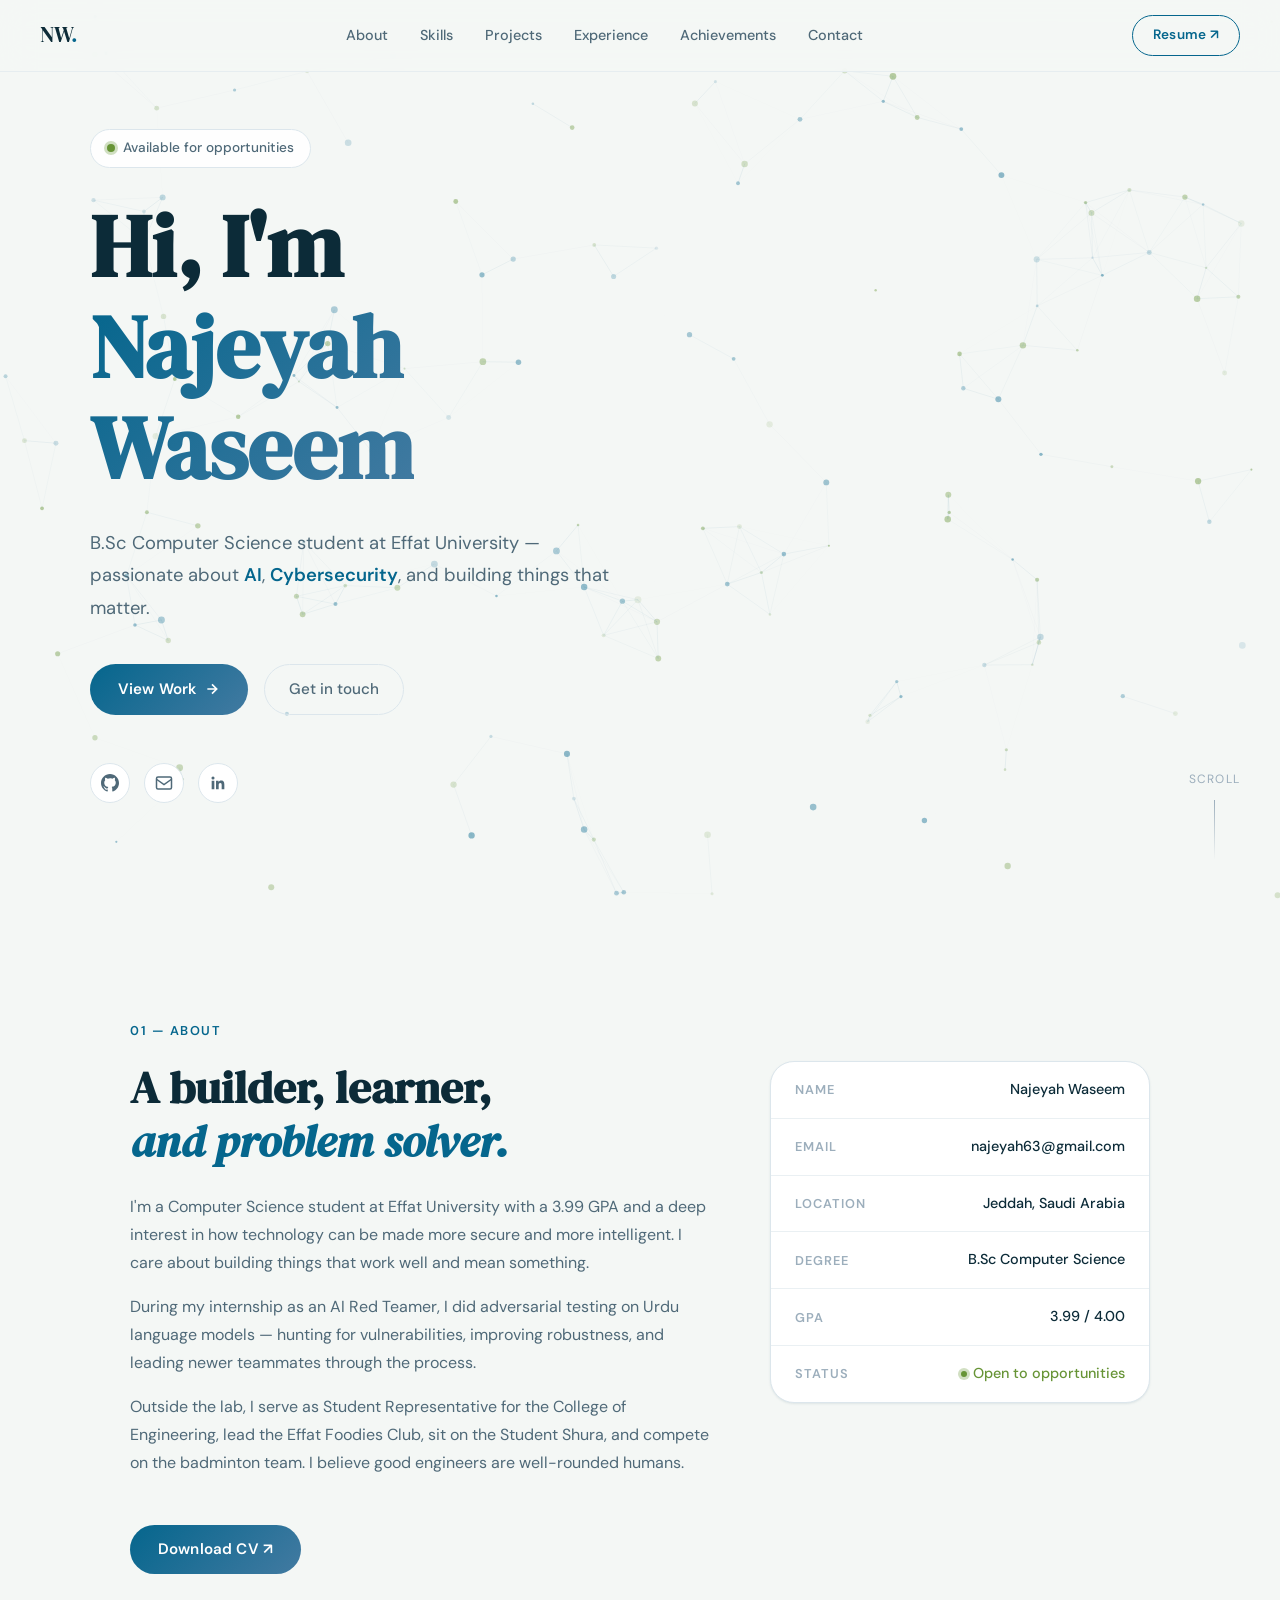
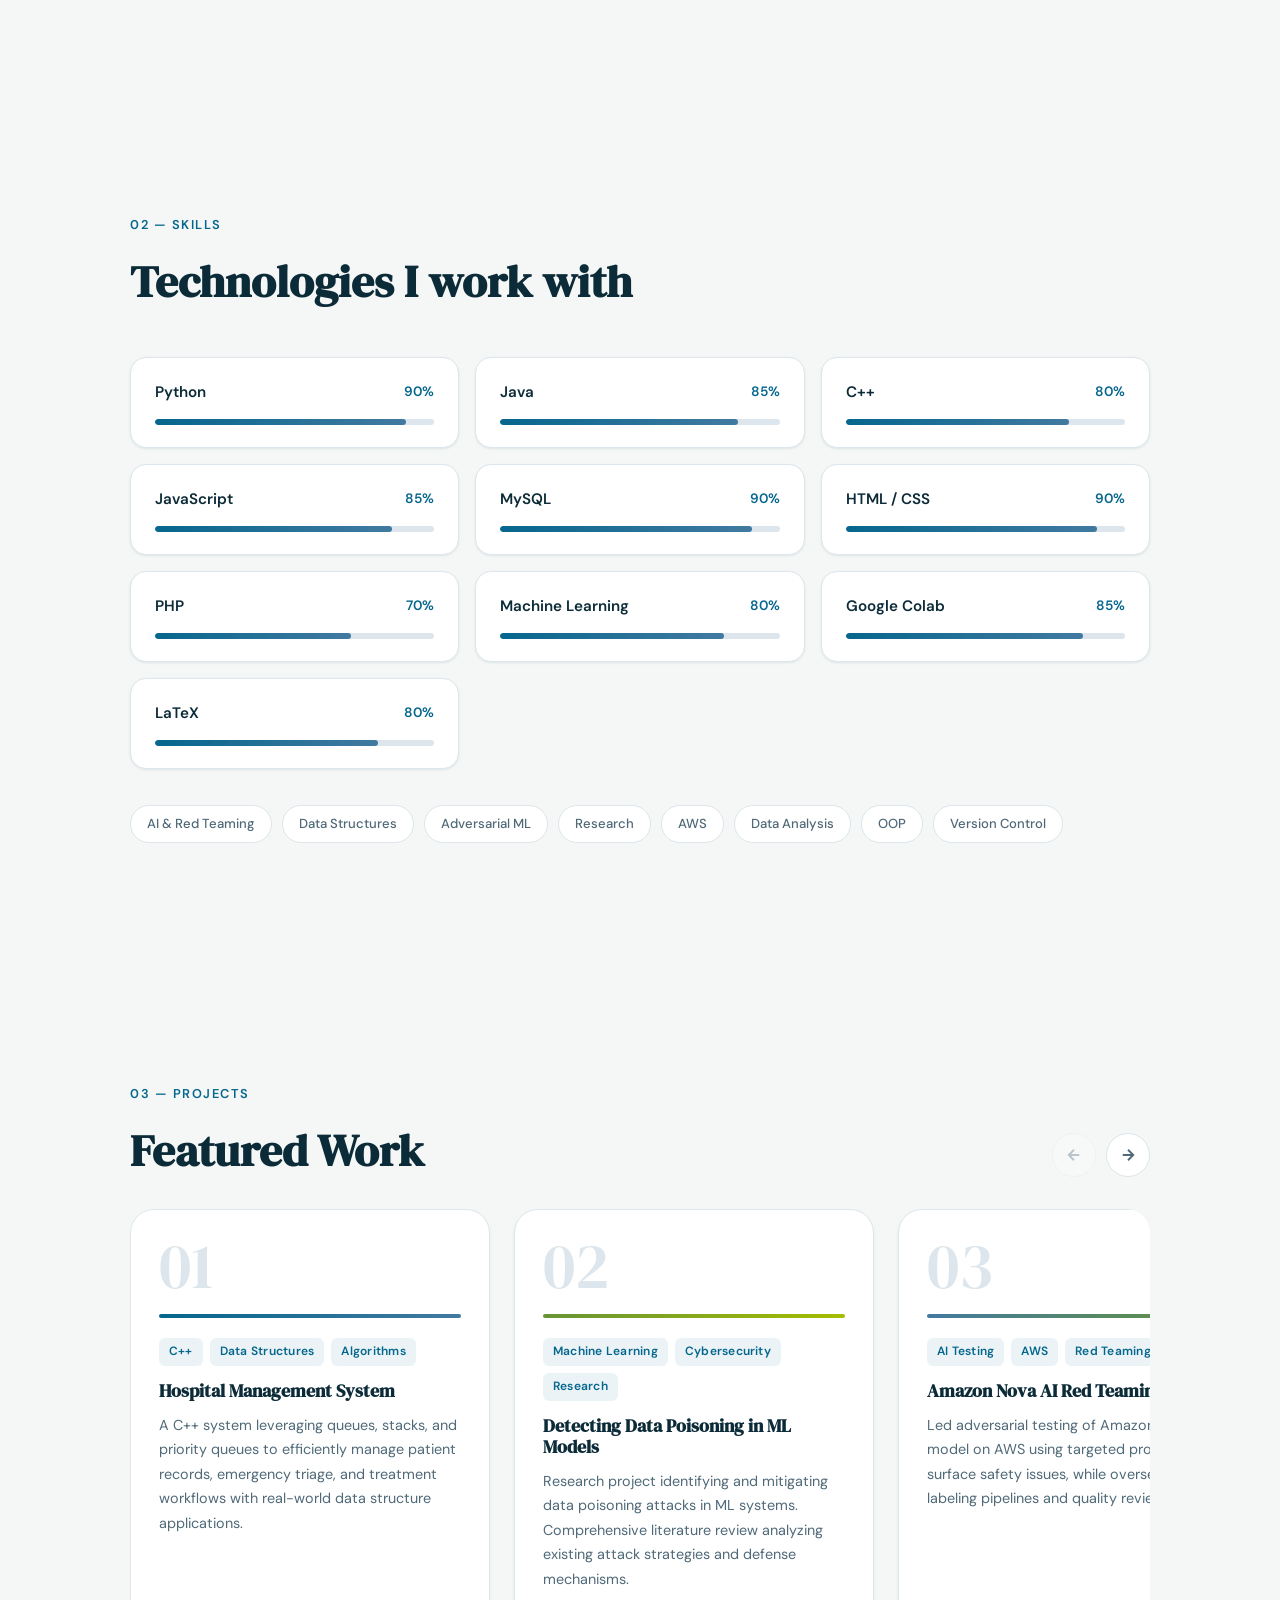
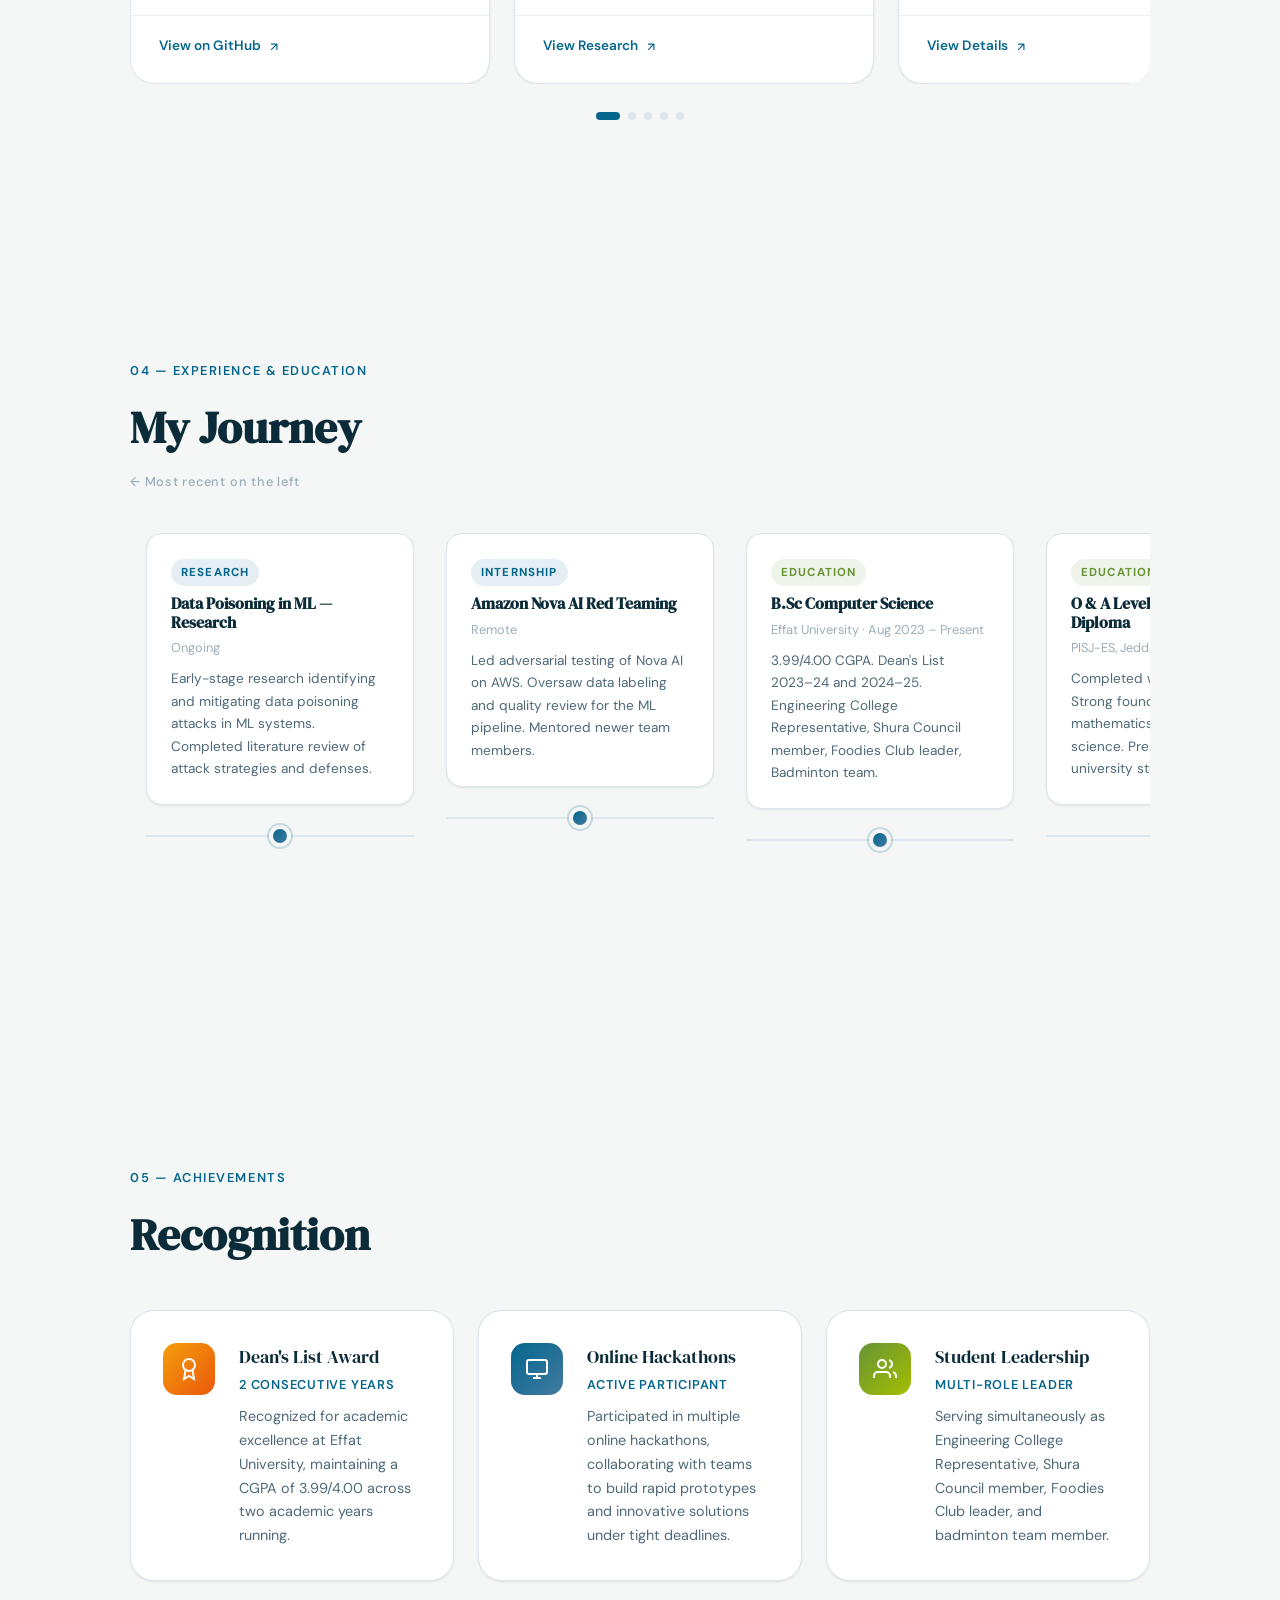
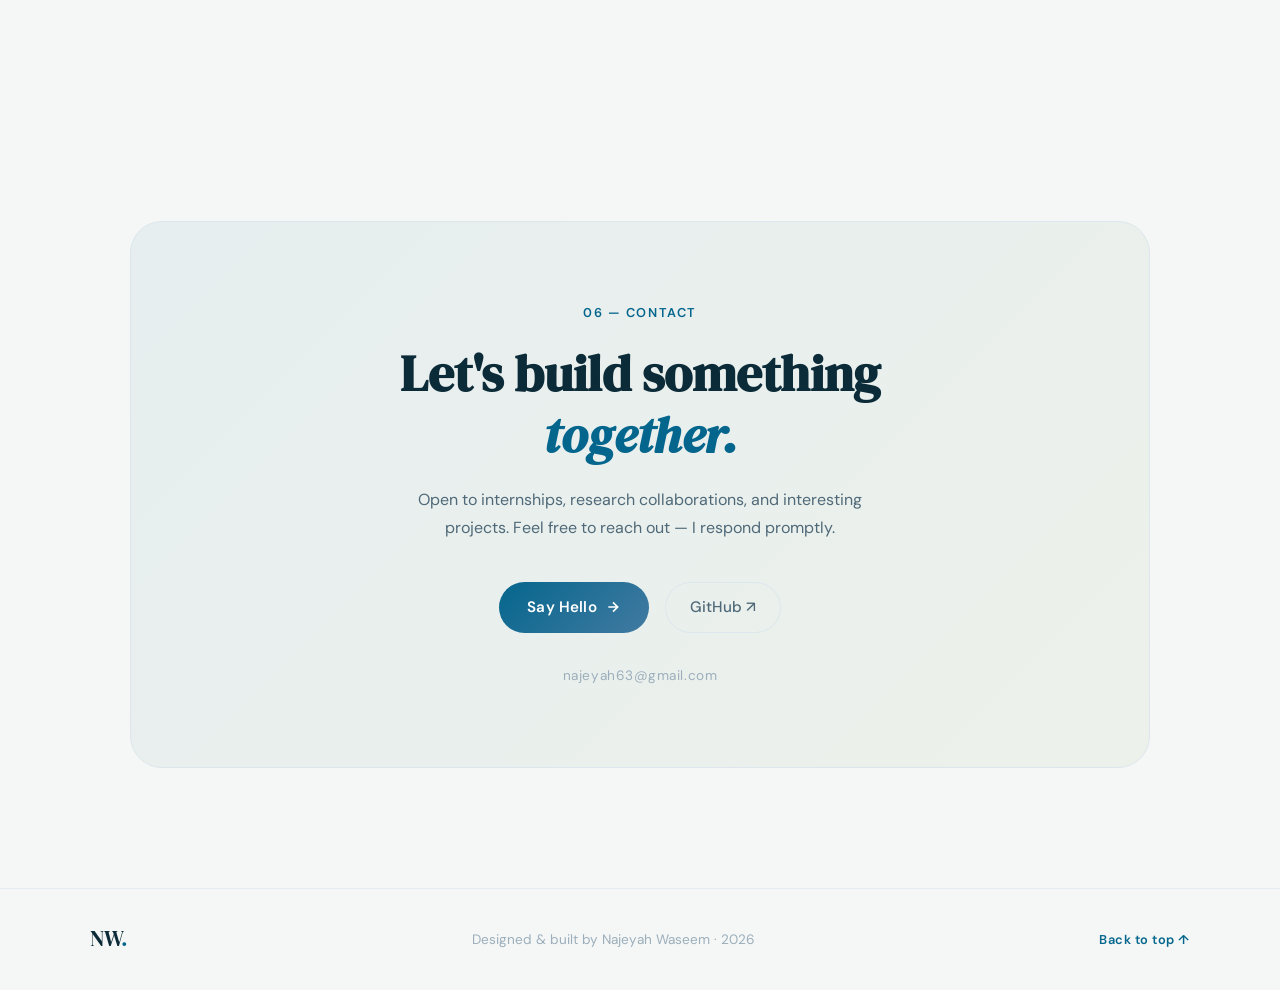
==== commit 0f4c65cd: "Updated project section" ====
--- a/index.html
+++ b/index.html
@@ -1,390 +1,690 @@
-<!DOCTYPE html>
+<!doctype html>
 <html lang="en">
-<head>
-    <meta charset="UTF-8">
-    <meta name="viewport" content="width=device-width, initial-scale=1.0">
+  <head>
+    <meta charset="UTF-8" />
+    <meta name="viewport" content="width=device-width, initial-scale=1.0" />
     <title>Najeyah Waseem — CS Student & AI/Cybersecurity Enthusiast</title>
-    <meta name="description" content="B.Sc Computer Science student at Effat University. Exploring AI, Cybersecurity, and Software Development.">
-    <link rel="preconnect" href="https://fonts.googleapis.com">
-    <link rel="preconnect" href="https://fonts.gstatic.com" crossorigin>
-    <link href="https://fonts.googleapis.com/css2?family=DM+Serif+Display:ital@0;1&family=DM+Sans:ital,opsz,wght@0,9..40,300;0,9..40,400;0,9..40,500;0,9..40,600;1,9..40,300&display=swap" rel="stylesheet">
-    <link rel="stylesheet" href="css/style.css">
+    <meta
+      name="description"
+      content="B.Sc Computer Science student at Effat University. Exploring AI, Cybersecurity, and Software Development."
+    />
+    <link rel="preconnect" href="https://fonts.googleapis.com" />
+    <link rel="preconnect" href="https://fonts.gstatic.com" crossorigin />
+    <link
+      href="https://fonts.googleapis.com/css2?family=DM+Serif+Display:ital@0;1&family=DM+Sans:ital,opsz,wght@0,9..40,300;0,9..40,400;0,9..40,500;0,9..40,600;1,9..40,300&display=swap"
+      rel="stylesheet"
+    />
+    <link rel="stylesheet" href="css/style.css" />
     <script src="js/script.js"></script>
-</head>
-<body>
-
+  </head>
+  <body>
     <!-- Navigation -->
     <nav class="navbar" id="navbar">
-        <div class="nav-brand">NW<span class="dot">.</span></div>
-        <ul class="nav-links" id="navLinks">
-            <li><a href="#about">About</a></li>
-            <li><a href="#skills">Skills</a></li>
-            <li><a href="#projects">Projects</a></li>
-            <li><a href="#experience">Experience</a></li>
-            <li><a href="#achievements">Achievements</a></li>
-            <li><a href="#contact">Contact</a></li>
-        </ul>
-        <a href="Najeyah_Waseem_CV.pdf" target="_blank" class="btn-resume">Resume ↗</a>
-        <button class="mobile-menu-btn" id="mobileBtn" aria-label="Toggle menu">
-            <span></span><span></span><span></span>
-        </button>
+      <div class="nav-brand">NW<span class="dot">.</span></div>
+      <ul class="nav-links" id="navLinks">
+        <li><a href="#about">About</a></li>
+        <li><a href="#skills">Skills</a></li>
+        <li><a href="#projects">Projects</a></li>
+        <li><a href="#experience">Experience</a></li>
+        <li><a href="#achievements">Achievements</a></li>
+        <li><a href="#contact">Contact</a></li>
+      </ul>
+      <a href="Najeyah_Waseem_CV.pdf" target="_blank" class="btn-resume"
+        >Resume ↗</a
+      >
+      <button class="mobile-menu-btn" id="mobileBtn" aria-label="Toggle menu">
+        <span></span><span></span><span></span>
+      </button>
     </nav>
 
     <!-- Hero -->
     <section id="hero" class="hero-section">
-        <canvas id="particleCanvas"></canvas>
-        <div class="hero-inner">
-            <div class="hero-tag">
-                <span class="pulse-dot"></span>
-                Available for opportunities
-            </div>
-            <h1 class="hero-title">
-                <span class="line-wrap"><span class="line-text">Hi, I'm</span></span>
-                <span class="line-wrap"><span class="line-text name-line">Najeyah<br>Waseem</span></span>
-            </h1>
-            <p class="hero-sub">
-                B.Sc Computer Science student at Effat University — passionate about <em>AI</em>, <em>Cybersecurity</em>, and building things that matter.
+      <canvas id="particleCanvas"></canvas>
+      <div class="hero-inner">
+        <div class="hero-tag">
+          <span class="pulse-dot"></span>
+          Available for opportunities
+        </div>
+        <h1 class="hero-title">
+          <span class="line-wrap"><span class="line-text">Hi, I'm</span></span>
+          <span class="line-wrap"
+            ><span class="line-text name-line">Najeyah<br />Waseem</span></span
+          >
+        </h1>
+        <p class="hero-sub">
+          B.Sc Computer Science student at Effat University — passionate about
+          <em>AI</em>, <em>Cybersecurity</em>, and building things that matter.
+        </p>
+        <div class="hero-cta">
+          <a href="#projects" class="btn-primary"
+            >View Work
+            <svg
+              width="16"
+              height="16"
+              viewBox="0 0 24 24"
+              fill="none"
+              stroke="currentColor"
+              stroke-width="2.5"
+            >
+              <path d="M5 12h14M12 5l7 7-7 7" /></svg
+          ></a>
+          <a href="#contact" class="btn-ghost">Get in touch</a>
+        </div>
+        <div class="hero-socials">
+          <a
+            href="https://github.com/najeyahwaseem05"
+            target="_blank"
+            aria-label="GitHub"
+          >
+            <svg viewBox="0 0 24 24" fill="currentColor">
+              <path
+                d="M12 0C5.37 0 0 5.37 0 12c0 5.3 3.44 9.8 8.2 11.39.6.11.82-.26.82-.58v-2.03c-3.34.73-4.04-1.61-4.04-1.61-.55-1.39-1.34-1.76-1.34-1.76-1.09-.75.08-.73.08-.73 1.2.08 1.84 1.24 1.84 1.24 1.07 1.83 2.8 1.3 3.49 1 .11-.78.42-1.3.76-1.6-2.67-.3-5.47-1.33-5.47-5.93 0-1.31.47-2.38 1.24-3.22-.13-.3-.54-1.52.12-3.17 0 0 1.01-.32 3.3 1.23a11.5 11.5 0 013.01-.4c1.02.01 2.05.14 3.01.4 2.28-1.55 3.29-1.23 3.29-1.23.66 1.65.25 2.87.12 3.17.77.84 1.24 1.91 1.24 3.22 0 4.61-2.81 5.63-5.48 5.92.43.37.81 1.1.81 2.22v3.29c0 .32.22.7.83.58C20.57 21.8 24 17.3 24 12c0-6.63-5.37-12-12-12z"
+              />
+            </svg>
+          </a>
+          <a href="mailto:najeyah63@gmail.com" aria-label="Email">
+            <svg
+              viewBox="0 0 24 24"
+              fill="none"
+              stroke="currentColor"
+              stroke-width="2"
+            >
+              <rect x="2" y="4" width="20" height="16" rx="2" />
+              <path d="m22 7-10 7L2 7" />
+            </svg>
+          </a>
+          <a
+            href="https://www.linkedin.com/in/najeyah-waseem-8b9aa1274"
+            target="_blank"
+            aria-label="LinkedIn"
+          >
+            <svg viewBox="0 0 24 24" fill="currentColor">
+              <path
+                d="M20.447 20.452H16.893V14.883C16.893 13.555 16.866 11.846 15.041 11.846 13.188 11.846 12.905 13.291 12.905 14.785V20.452H9.351V9H12.765V10.561H12.811C13.288 9.661 14.448 8.711 16.181 8.711 19.782 8.711 20.448 11.081 20.448 14.166V20.452H20.447ZM5.337 7.433A2.062 2.062 0 013.274 5.368 2.062 2.062 0 015.337 3.305 2.062 2.062 0 017.4 5.368 2.062 2.062 0 015.337 7.433ZM7.119 20.452H3.555V9H7.119V20.452Z"
+              />
+            </svg>
+          </a>
+        </div>
+      </div>
+      <div class="hero-scroll-hint">
+        <span>Scroll</span>
+        <div class="scroll-line"></div>
+      </div>
+    </section>
+
+    <main>
+      <!-- About -->
+      <section id="about" class="section">
+        <div class="section-label scroll-anim">01 — About</div>
+        <div class="about-grid">
+          <div class="about-text scroll-anim">
+            <h2 class="section-heading">
+              A builder, learner,<br /><em>and problem solver.</em>
+            </h2>
+            <p>
+              I'm a Computer Science student at Effat University with a 3.99 GPA
+              and a deep interest in how technology can be made more secure and
+              more intelligent. I care about building things that work well and
+              mean something.
             </p>
-            <div class="hero-cta">
-                <a href="#projects" class="btn-primary">View Work <svg width="16" height="16" viewBox="0 0 24 24" fill="none" stroke="currentColor" stroke-width="2.5"><path d="M5 12h14M12 5l7 7-7 7"/></svg></a>
-                <a href="#contact" class="btn-ghost">Get in touch</a>
-            </div>
-            <div class="hero-socials">
-                <a href="https://github.com/najeyahwaseem05" target="_blank" aria-label="GitHub">
-                    <svg viewBox="0 0 24 24" fill="currentColor"><path d="M12 0C5.37 0 0 5.37 0 12c0 5.3 3.44 9.8 8.2 11.39.6.11.82-.26.82-.58v-2.03c-3.34.73-4.04-1.61-4.04-1.61-.55-1.39-1.34-1.76-1.34-1.76-1.09-.75.08-.73.08-.73 1.2.08 1.84 1.24 1.84 1.24 1.07 1.83 2.8 1.3 3.49 1 .11-.78.42-1.3.76-1.6-2.67-.3-5.47-1.33-5.47-5.93 0-1.31.47-2.38 1.24-3.22-.13-.3-.54-1.52.12-3.17 0 0 1.01-.32 3.3 1.23a11.5 11.5 0 013.01-.4c1.02.01 2.05.14 3.01.4 2.28-1.55 3.29-1.23 3.29-1.23.66 1.65.25 2.87.12 3.17.77.84 1.24 1.91 1.24 3.22 0 4.61-2.81 5.63-5.48 5.92.43.37.81 1.1.81 2.22v3.29c0 .32.22.7.83.58C20.57 21.8 24 17.3 24 12c0-6.63-5.37-12-12-12z"/></svg>
-                </a>
-                <a href="mailto:najeyah63@gmail.com" aria-label="Email">
-                    <svg viewBox="0 0 24 24" fill="none" stroke="currentColor" stroke-width="2"><rect x="2" y="4" width="20" height="16" rx="2"/><path d="m22 7-10 7L2 7"/></svg>
-                </a>
-                <a href="tel:+966XXXXXXXXX" aria-label="Phone">
-                    <svg viewBox="0 0 24 24" fill="none" stroke="currentColor" stroke-width="2"><path d="M22 16.92v3a2 2 0 01-2.18 2 19.79 19.79 0 01-8.63-3.07 19.5 19.5 0 01-6-6 19.79 19.79 0 01-3.07-8.67A2 2 0 014.11 2h3a2 2 0 012 1.72c.127.96.361 1.903.7 2.81a2 2 0 01-.45 2.11L8.09 9.91a16 16 0 006 6l1.27-1.27a2 2 0 012.11-.45c.907.339 1.85.573 2.81.7A2 2 0 0122 16.92z"/></svg>
-                </a>
-            </div>
-        </div>
-        <div class="hero-scroll-hint">
-            <span>Scroll</span>
-            <div class="scroll-line"></div>
-        </div>
-    </section>
-
-    <main>
-        <!-- About -->
-        <section id="about" class="section">
-            <div class="section-label scroll-anim">01 — About</div>
-            <div class="about-grid">
-                <div class="about-text scroll-anim">
-                    <h2 class="section-heading">A builder, learner,<br><em>and problem solver.</em></h2>
-                    <p>I'm a Computer Science student at Effat University with a 3.99 GPA and a deep interest in how technology can be made more secure and more intelligent. I care about building things that work well and mean something.</p>
-                    <p>During my internship as an AI Red Teamer, I did adversarial testing on Urdu language models — hunting for vulnerabilities, improving robustness, and leading newer teammates through the process.</p>
-                    <p>Outside the lab, I serve as Student Representative for the College of Engineering, lead the Effat Foodies Club, sit on the Student Shura, and compete on the badminton team. I believe good engineers are well-rounded humans.</p>
-                    <a href="Najeyah_Waseem_CV.pdf" target="_blank" class="btn-primary mt-6">Download CV ↗</a>
-                </div>
-                <div class="about-details scroll-anim" style="transition-delay:0.2s">
-                    <div class="detail-card">
-                        <span class="detail-label">Name</span>
-                        <span class="detail-value">Najeyah Waseem</span>
-                    </div>
-                    <div class="detail-card">
-                        <span class="detail-label">Email</span>
-                        <span class="detail-value">najeyah63@gmail.com</span>
-                    </div>
-                    <div class="detail-card">
-                        <span class="detail-label">Location</span>
-                        <span class="detail-value">Jeddah, Saudi Arabia</span>
-                    </div>
-                    <div class="detail-card">
-                        <span class="detail-label">Degree</span>
-                        <span class="detail-value">B.Sc Computer Science</span>
-                    </div>
-                    <div class="detail-card">
-                        <span class="detail-label">GPA</span>
-                        <span class="detail-value">3.99 / 4.00</span>
-                    </div>
-                    <div class="detail-card">
-                        <span class="detail-label">Status</span>
-                        <span class="detail-value available"><span class="pulse-dot sm"></span>Open to opportunities</span>
-                    </div>
-                </div>
-            </div>
-        </section>
-
-        <!-- Skills -->
-        <section id="skills" class="section">
-            <div class="section-label scroll-anim">02 — Skills</div>
-            <h2 class="section-heading scroll-anim">Technologies I work with</h2>
-            <div class="skills-grid">
-                <div class="skill-card scroll-anim">
-                    <div class="skill-top"><span class="skill-name">Python</span><span class="skill-pct">90%</span></div>
-                    <div class="progress-track"><div class="progress-fill" data-width="90"></div></div>
-                </div>
-                <div class="skill-card scroll-anim" style="transition-delay:0.05s">
-                    <div class="skill-top"><span class="skill-name">Java</span><span class="skill-pct">85%</span></div>
-                    <div class="progress-track"><div class="progress-fill" data-width="85"></div></div>
-                </div>
-                <div class="skill-card scroll-anim" style="transition-delay:0.1s">
-                    <div class="skill-top"><span class="skill-name">C++</span><span class="skill-pct">80%</span></div>
-                    <div class="progress-track"><div class="progress-fill" data-width="80"></div></div>
-                </div>
-                <div class="skill-card scroll-anim" style="transition-delay:0.15s">
-                    <div class="skill-top"><span class="skill-name">JavaScript</span><span class="skill-pct">85%</span></div>
-                    <div class="progress-track"><div class="progress-fill" data-width="85"></div></div>
-                </div>
-                <div class="skill-card scroll-anim" style="transition-delay:0.2s">
-                    <div class="skill-top"><span class="skill-name">MySQL</span><span class="skill-pct">90%</span></div>
-                    <div class="progress-track"><div class="progress-fill" data-width="90"></div></div>
-                </div>
-                <div class="skill-card scroll-anim" style="transition-delay:0.25s">
-                    <div class="skill-top"><span class="skill-name">HTML / CSS</span><span class="skill-pct">90%</span></div>
-                    <div class="progress-track"><div class="progress-fill" data-width="90"></div></div>
-                </div>
-                <div class="skill-card scroll-anim" style="transition-delay:0.3s">
-                    <div class="skill-top"><span class="skill-name">PHP</span><span class="skill-pct">70%</span></div>
-                    <div class="progress-track"><div class="progress-fill" data-width="70"></div></div>
-                </div>
-                <div class="skill-card scroll-anim" style="transition-delay:0.35s">
-                    <div class="skill-top"><span class="skill-name">Machine Learning</span><span class="skill-pct">80%</span></div>
-                    <div class="progress-track"><div class="progress-fill" data-width="80"></div></div>
-                </div>
-                <div class="skill-card scroll-anim" style="transition-delay:0.4s">
-                    <div class="skill-top"><span class="skill-name">Google Colab</span><span class="skill-pct">85%</span></div>
-                    <div class="progress-track"><div class="progress-fill" data-width="85"></div></div>
-                </div>
-                <div class="skill-card scroll-anim" style="transition-delay:0.45s">
-                    <div class="skill-top"><span class="skill-name">LaTeX</span><span class="skill-pct">80%</span></div>
-                    <div class="progress-track"><div class="progress-fill" data-width="80"></div></div>
-                </div>
-            </div>
-            <div class="badges-row scroll-anim" style="transition-delay:0.5s">
-                <span class="badge-pill">AI & Red Teaming</span>
-                <span class="badge-pill">Data Structures</span>
-                <span class="badge-pill">Adversarial ML</span>
-                <span class="badge-pill">Research</span>
-                <span class="badge-pill">AWS</span>
-                <span class="badge-pill">Data Analysis</span>
-                <span class="badge-pill">OOP</span>
-                <span class="badge-pill">Version Control</span>
-            </div>
-        </section>
-
-        <!-- Projects Carousel -->
-        <section id="projects" class="section">
-            <div class="section-label scroll-anim">03 — Projects</div>
-            <div class="projects-header scroll-anim">
-                <h2 class="section-heading">Featured Work</h2>
-                <div class="carousel-controls">
-                    <button class="carousel-btn" id="prevBtn" aria-label="Previous">
-                        <svg viewBox="0 0 24 24" fill="none" stroke="currentColor" stroke-width="2.5"><path d="M19 12H5M12 5l-7 7 7 7"/></svg>
-                    </button>
-                    <button class="carousel-btn" id="nextBtn" aria-label="Next">
-                        <svg viewBox="0 0 24 24" fill="none" stroke="currentColor" stroke-width="2.5"><path d="M5 12h14M12 5l7 7-7 7"/></svg>
-                    </button>
-                </div>
-            </div>
-            <div class="carousel-wrapper">
-                <div class="carousel-track" id="carouselTrack">
-                    <article class="project-card">
-                        <div class="project-number">01</div>
-                        <div class="project-accent" style="background: linear-gradient(135deg, #05668d, #427aa1)"></div>
-                        <div class="project-body">
-                            <div class="project-tags">
-                                <span class="tag">C++</span>
-                                <span class="tag">Data Structures</span>
-                                <span class="tag">Algorithms</span>
-                            </div>
-                            <h3 class="project-title">Hospital Management System</h3>
-                            <p class="project-desc">A C++ system leveraging queues, stacks, and priority queues to efficiently manage patient records, emergency triage, and treatment workflows with real-world data structure applications.</p>
-                        </div>
-                        <div class="project-footer">
-                            <a href="#" class="project-link">View on GitHub <svg viewBox="0 0 24 24" fill="none" stroke="currentColor" stroke-width="2"><path d="M7 17L17 7M17 7H7M17 7v10"/></svg></a>
-                        </div>
-                    </article>
-
-                    <article class="project-card">
-                        <div class="project-number">02</div>
-                        <div class="project-accent" style="background: linear-gradient(135deg, #679436, #a5be00)"></div>
-                        <div class="project-body">
-                            <div class="project-tags">
-                                <span class="tag">Machine Learning</span>
-                                <span class="tag">Cybersecurity</span>
-                                <span class="tag">Research</span>
-                            </div>
-                            <h3 class="project-title">Detecting Data Poisoning in ML Models</h3>
-                            <p class="project-desc">Research project identifying and mitigating data poisoning attacks in ML systems. Comprehensive literature review analyzing existing attack strategies and defense mechanisms.</p>
-                        </div>
-                        <div class="project-footer">
-                            <a href="#" class="project-link">View Research <svg viewBox="0 0 24 24" fill="none" stroke="currentColor" stroke-width="2"><path d="M7 17L17 7M17 7H7M17 7v10"/></svg></a>
-                        </div>
-                    </article>
-
-                    <article class="project-card">
-                        <div class="project-number">03</div>
-                        <div class="project-accent" style="background: linear-gradient(135deg, #427aa1, #679436)"></div>
-                        <div class="project-body">
-                            <div class="project-tags">
-                                <span class="tag">AI Testing</span>
-                                <span class="tag">AWS</span>
-                                <span class="tag">Red Teaming</span>
-                            </div>
-                            <h3 class="project-title">Amazon Nova AI Red Teaming</h3>
-                            <p class="project-desc">Led adversarial testing of Amazon's Nova AI model on AWS using targeted prompts to surface safety issues, while overseeing data labeling pipelines and quality review.</p>
-                        </div>
-                        <div class="project-footer">
-                            <a href="#" class="project-link">View Details <svg viewBox="0 0 24 24" fill="none" stroke="currentColor" stroke-width="2"><path d="M7 17L17 7M17 7H7M17 7v10"/></svg></a>
-                        </div>
-                    </article>
-
-                    <article class="project-card">
-                        <div class="project-number">04</div>
-                        <div class="project-accent" style="background: linear-gradient(135deg, #a5be00, #05668d)"></div>
-                        <div class="project-body">
-                            <div class="project-tags">
-                                <span class="tag">Python</span>
-                                <span class="tag">Healthcare AI</span>
-                                <span class="tag">Data Analysis</span>
-                            </div>
-                            <h3 class="project-title">Hospital Readmission Prediction</h3>
-                            <p class="project-desc">ML model predicting patient readmission likelihood from healthcare data. Involved feature engineering, model training, and evaluation to help clinical teams identify high-risk patients.</p>
-                        </div>
-                        <div class="project-footer">
-                            <a href="#" class="project-link">View on GitHub <svg viewBox="0 0 24 24" fill="none" stroke="currentColor" stroke-width="2"><path d="M7 17L17 7M17 7H7M17 7v10"/></svg></a>
-                        </div>
-                    </article>
-
-                    <article class="project-card project-placeholder">
-                        <div class="project-number">05</div>
-                        <div class="project-accent" style="background: linear-gradient(135deg, #c8d3d5, #e2e8ed)"></div>
-                        <div class="project-body">
-                            <div class="project-tags">
-                                <span class="tag tag-muted">Your Next Project</span>
-                            </div>
-                            <h3 class="project-title muted">Add Your Project Here</h3>
-                            <p class="project-desc muted">Replace this card with your next project. Include the name, a 2–3 sentence description of what you built and why, and the key technologies used. GitHub links or live demos are great additions.</p>
-                        </div>
-                        <div class="project-footer">
-                            <span class="project-link muted">Coming Soon</span>
-                        </div>
-                    </article>
-                </div>
-            </div>
-            <div class="carousel-dots" id="carouselDots"></div>
-        </section>
-
-        <!-- Experience & Education — Horizontal Timeline -->
-        <section id="experience" class="section">
-            <div class="section-label scroll-anim">04 — Experience & Education</div>
-            <h2 class="section-heading scroll-anim">My Journey</h2>
-            <p class="timeline-note scroll-anim">← Most recent on the left</p>
-
-            <div class="htimeline-outer scroll-anim">
-                <div class="htimeline-scroll" id="htimelineScroll">
-                    <div class="htimeline-track">
-                        <div class="htimeline-item">
-                            <div class="htimeline-card">
-                                <span class="htimeline-badge work">Research</span>
-                                <h3>Data Poisoning in ML — Research</h3>
-                                <span class="htimeline-date">Ongoing</span>
-                                <p>Early-stage research identifying and mitigating data poisoning attacks in ML systems. Completed literature review of attack strategies and defenses.</p>
-                            </div>
-                            <div class="htimeline-connector"><div class="htimeline-dot"></div></div>
-                        </div>
-
-                        <div class="htimeline-item">
-                            <div class="htimeline-card">
-                                <span class="htimeline-badge work">Internship</span>
-                                <h3>Amazon Nova AI Red Teaming</h3>
-                                <span class="htimeline-date">Remote</span>
-                                <p>Led adversarial testing of Nova AI on AWS. Oversaw data labeling and quality review for the ML pipeline. Mentored newer team members.</p>
-                            </div>
-                            <div class="htimeline-connector"><div class="htimeline-dot"></div></div>
-                        </div>
-
-                        <div class="htimeline-item">
-                            <div class="htimeline-card">
-                                <span class="htimeline-badge edu">Education</span>
-                                <h3>B.Sc Computer Science</h3>
-                                <span class="htimeline-date">Effat University · Aug 2023 – Present</span>
-                                <p>3.99/4.00 CGPA. Dean's List 2023–24 and 2024–25. Engineering College Representative, Shura Council member, Foodies Club leader, Badminton team.</p>
-                            </div>
-                            <div class="htimeline-connector"><div class="htimeline-dot"></div></div>
-                        </div>
-
-                        <div class="htimeline-item">
-                            <div class="htimeline-card">
-                                <span class="htimeline-badge edu">Education</span>
-                                <h3>O & A Levels — High School Diploma</h3>
-                                <span class="htimeline-date">PISJ-ES, Jeddah · June 2022</span>
-                                <p>Completed with distinctions. Strong foundation in science, mathematics, and computer science. Prepared for STEM university studies.</p>
-                            </div>
-                            <div class="htimeline-connector"><div class="htimeline-dot"></div></div>
-                        </div>
-                    </div>
-                </div>
-            </div>
-        </section>
-
-        <!-- Achievements -->
-        <section id="achievements" class="section">
-            <div class="section-label scroll-anim">05 — Achievements</div>
-            <h2 class="section-heading scroll-anim">Recognition</h2>
-            <div class="achievements-grid">
-                <div class="achievement-card scroll-anim">
-                    <div class="ach-icon ach-orange">
-                        <svg viewBox="0 0 24 24" fill="none" stroke="currentColor" stroke-width="2"><circle cx="12" cy="8" r="6"/><path d="M15.477 12.89L17 22l-5-3-5 3 1.523-9.11"/></svg>
-                    </div>
-                    <div class="ach-content">
-                        <div class="ach-label">Dean's List Award</div>
-                        <div class="ach-sub">2 Consecutive Years</div>
-                        <p>Recognized for academic excellence at Effat University, maintaining a CGPA of 3.99/4.00 across two academic years running.</p>
-                    </div>
-                </div>
-                <div class="achievement-card scroll-anim" style="transition-delay:0.15s">
-                    <div class="ach-icon ach-teal">
-                        <svg viewBox="0 0 24 24" fill="none" stroke="currentColor" stroke-width="2"><rect x="2" y="3" width="20" height="14" rx="2"/><path d="M8 21h8M12 17v4"/></svg>
-                    </div>
-                    <div class="ach-content">
-                        <div class="ach-label">Online Hackathons</div>
-                        <div class="ach-sub">Active Participant</div>
-                        <p>Participated in multiple online hackathons, collaborating with teams to build rapid prototypes and innovative solutions under tight deadlines.</p>
-                    </div>
-                </div>
-                <div class="achievement-card scroll-anim" style="transition-delay:0.3s">
-                    <div class="ach-icon ach-green">
-                        <svg viewBox="0 0 24 24" fill="none" stroke="currentColor" stroke-width="2"><path d="M17 21v-2a4 4 0 00-4-4H5a4 4 0 00-4 4v2"/><circle cx="9" cy="7" r="4"/><path d="M23 21v-2a4 4 0 00-3-3.87M16 3.13a4 4 0 010 7.75"/></svg>
-                    </div>
-                    <div class="ach-content">
-                        <div class="ach-label">Student Leadership</div>
-                        <div class="ach-sub">Multi-role Leader</div>
-                        <p>Serving simultaneously as Engineering College Representative, Shura Council member, Foodies Club leader, and badminton team member.</p>
-                    </div>
-                </div>
-            </div>
-        </section>
-
-        <!-- Contact -->
-        <section id="contact" class="section">
-            <div class="contact-inner scroll-anim">
-                <div class="contact-tag">06 — Contact</div>
-                <h2 class="contact-heading">Let's build something<br><em>together.</em></h2>
-                <p class="contact-sub">Open to internships, research collaborations, and interesting projects. Feel free to reach out — I respond promptly.</p>
-                <div class="contact-cta">
-                    <a href="mailto:najeyah63@gmail.com" class="btn-primary">
-                        Say Hello <svg width="16" height="16" viewBox="0 0 24 24" fill="none" stroke="currentColor" stroke-width="2.5"><path d="M5 12h14M12 5l7 7-7 7"/></svg>
-                    </a>
-                    <a href="https://github.com/najeyahwaseem05" target="_blank" class="btn-ghost">GitHub ↗</a>
-                </div>
-                <div class="contact-email">najeyah63@gmail.com</div>
-            </div>
-        </section>
+            <p>
+              During my internship as an AI Red Teamer, I did adversarial
+              testing on Urdu language models — hunting for vulnerabilities,
+              improving robustness, and leading newer teammates through the
+              process.
+            </p>
+            <p>
+              Outside the lab, I serve as Student Representative for the College
+              of Engineering, lead the Effat Foodies Club, sit on the Student
+              Shura, and compete on the badminton team. I believe good engineers
+              are well-rounded humans.
+            </p>
+            <a
+              href="Najeyah_Waseem_CV.pdf"
+              target="_blank"
+              class="btn-primary mt-6"
+              >Download CV ↗</a
+            >
+          </div>
+          <div class="about-details scroll-anim" style="transition-delay: 0.2s">
+            <div class="detail-card">
+              <span class="detail-label">Name</span>
+              <span class="detail-value">Najeyah Waseem</span>
+            </div>
+            <div class="detail-card">
+              <span class="detail-label">Email</span>
+              <span class="detail-value">najeyah63@gmail.com</span>
+            </div>
+            <div class="detail-card">
+              <span class="detail-label">Location</span>
+              <span class="detail-value">Jeddah, Saudi Arabia</span>
+            </div>
+            <div class="detail-card">
+              <span class="detail-label">Degree</span>
+              <span class="detail-value">B.Sc Computer Science</span>
+            </div>
+            <div class="detail-card">
+              <span class="detail-label">GPA</span>
+              <span class="detail-value">3.99 / 4.00</span>
+            </div>
+            <div class="detail-card">
+              <span class="detail-label">Status</span>
+              <span class="detail-value available"
+                ><span class="pulse-dot sm"></span>Open to opportunities</span
+              >
+            </div>
+          </div>
+        </div>
+      </section>
+
+      <!-- Skills -->
+      <section id="skills" class="section">
+        <div class="section-label scroll-anim">02 — Skills</div>
+        <h2 class="section-heading scroll-anim">Technologies I work with</h2>
+        <div class="skills-grid">
+          <div class="skill-card scroll-anim">
+            <div class="skill-top">
+              <span class="skill-name">Python</span
+              ><span class="skill-pct">90%</span>
+            </div>
+            <div class="progress-track">
+              <div class="progress-fill" data-width="90"></div>
+            </div>
+          </div>
+          <div class="skill-card scroll-anim" style="transition-delay: 0.05s">
+            <div class="skill-top">
+              <span class="skill-name">Java</span
+              ><span class="skill-pct">85%</span>
+            </div>
+            <div class="progress-track">
+              <div class="progress-fill" data-width="85"></div>
+            </div>
+          </div>
+          <div class="skill-card scroll-anim" style="transition-delay: 0.1s">
+            <div class="skill-top">
+              <span class="skill-name">C++</span
+              ><span class="skill-pct">80%</span>
+            </div>
+            <div class="progress-track">
+              <div class="progress-fill" data-width="80"></div>
+            </div>
+          </div>
+          <div class="skill-card scroll-anim" style="transition-delay: 0.15s">
+            <div class="skill-top">
+              <span class="skill-name">JavaScript</span
+              ><span class="skill-pct">85%</span>
+            </div>
+            <div class="progress-track">
+              <div class="progress-fill" data-width="85"></div>
+            </div>
+          </div>
+          <div class="skill-card scroll-anim" style="transition-delay: 0.2s">
+            <div class="skill-top">
+              <span class="skill-name">MySQL</span
+              ><span class="skill-pct">90%</span>
+            </div>
+            <div class="progress-track">
+              <div class="progress-fill" data-width="90"></div>
+            </div>
+          </div>
+          <div class="skill-card scroll-anim" style="transition-delay: 0.25s">
+            <div class="skill-top">
+              <span class="skill-name">HTML / CSS</span
+              ><span class="skill-pct">90%</span>
+            </div>
+            <div class="progress-track">
+              <div class="progress-fill" data-width="90"></div>
+            </div>
+          </div>
+          <div class="skill-card scroll-anim" style="transition-delay: 0.3s">
+            <div class="skill-top">
+              <span class="skill-name">PHP</span
+              ><span class="skill-pct">70%</span>
+            </div>
+            <div class="progress-track">
+              <div class="progress-fill" data-width="70"></div>
+            </div>
+          </div>
+          <div class="skill-card scroll-anim" style="transition-delay: 0.35s">
+            <div class="skill-top">
+              <span class="skill-name">Machine Learning</span
+              ><span class="skill-pct">80%</span>
+            </div>
+            <div class="progress-track">
+              <div class="progress-fill" data-width="80"></div>
+            </div>
+          </div>
+          <div class="skill-card scroll-anim" style="transition-delay: 0.4s">
+            <div class="skill-top">
+              <span class="skill-name">Google Colab</span
+              ><span class="skill-pct">85%</span>
+            </div>
+            <div class="progress-track">
+              <div class="progress-fill" data-width="85"></div>
+            </div>
+          </div>
+          <div class="skill-card scroll-anim" style="transition-delay: 0.45s">
+            <div class="skill-top">
+              <span class="skill-name">LaTeX</span
+              ><span class="skill-pct">80%</span>
+            </div>
+            <div class="progress-track">
+              <div class="progress-fill" data-width="80"></div>
+            </div>
+          </div>
+        </div>
+        <div class="badges-row scroll-anim" style="transition-delay: 0.5s">
+          <span class="badge-pill">AI & Red Teaming</span>
+          <span class="badge-pill">Data Structures</span>
+          <span class="badge-pill">Adversarial ML</span>
+          <span class="badge-pill">Research</span>
+          <span class="badge-pill">AWS</span>
+          <span class="badge-pill">Data Analysis</span>
+          <span class="badge-pill">OOP</span>
+          <span class="badge-pill">Version Control</span>
+        </div>
+      </section>
+
+      <!-- Projects Carousel -->
+      <section id="projects" class="section">
+        <div class="section-label scroll-anim">03 — Projects</div>
+        <div class="projects-header scroll-anim">
+          <h2 class="section-heading">Featured Work</h2>
+          <div class="carousel-controls">
+            <button class="carousel-btn" id="prevBtn" aria-label="Previous">
+              <svg
+                viewBox="0 0 24 24"
+                fill="none"
+                stroke="currentColor"
+                stroke-width="2.5"
+              >
+                <path d="M19 12H5M12 5l-7 7 7 7" />
+              </svg>
+            </button>
+            <button class="carousel-btn" id="nextBtn" aria-label="Next">
+              <svg
+                viewBox="0 0 24 24"
+                fill="none"
+                stroke="currentColor"
+                stroke-width="2.5"
+              >
+                <path d="M5 12h14M12 5l7 7-7 7" />
+              </svg>
+            </button>
+          </div>
+        </div>
+        <div class="carousel-wrapper">
+          <div class="carousel-track" id="carouselTrack">
+            <article class="project-card">
+              <div class="project-number">01</div>
+              <div
+                class="project-accent"
+                style="background: linear-gradient(135deg, #05668d, #427aa1)"
+              ></div>
+              <div class="project-body">
+                <div class="project-tags">
+                  <span class="tag">C++</span>
+                  <span class="tag">Data Structures</span>
+                  <span class="tag">Algorithms</span>
+                </div>
+                <h3 class="project-title">Hospital Management System</h3>
+                <p class="project-desc">
+                  A C++ system leveraging queues, stacks, and priority queues to
+                  efficiently manage patient records, emergency triage, and
+                  treatment workflows with real-world data structure
+                  applications.
+                </p>
+              </div>
+              <div class="project-footer">
+                <a href="#" class="project-link"
+                  >View on GitHub
+                  <svg
+                    viewBox="0 0 24 24"
+                    fill="none"
+                    stroke="currentColor"
+                    stroke-width="2"
+                  >
+                    <path d="M7 17L17 7M17 7H7M17 7v10" /></svg
+                ></a>
+              </div>
+            </article>
+
+            <article class="project-card">
+              <div class="project-number">02</div>
+              <div
+                class="project-accent"
+                style="background: linear-gradient(135deg, #679436, #a5be00)"
+              ></div>
+              <div class="project-body">
+                <div class="project-tags">
+                  <span class="tag">Machine Learning</span>
+                  <span class="tag">Cybersecurity</span>
+                  <span class="tag">Research</span>
+                </div>
+                <h3 class="project-title">
+                  Detecting Data Poisoning in ML Models
+                </h3>
+                <p class="project-desc">
+                  Research project identifying and mitigating data poisoning
+                  attacks in ML systems. Comprehensive literature review
+                  analyzing existing attack strategies and defense mechanisms.
+                </p>
+              </div>
+              <div class="project-footer">
+                <a href="#" class="project-link"
+                  >View Research
+                  <svg
+                    viewBox="0 0 24 24"
+                    fill="none"
+                    stroke="currentColor"
+                    stroke-width="2"
+                  >
+                    <path d="M7 17L17 7M17 7H7M17 7v10" /></svg
+                ></a>
+              </div>
+            </article>
+
+            <article class="project-card">
+              <div class="project-number">03</div>
+              <div
+                class="project-accent"
+                style="background: linear-gradient(135deg, #427aa1, #679436)"
+              ></div>
+              <div class="project-body">
+                <div class="project-tags">
+                  <span class="tag">AI Testing</span>
+                  <span class="tag">AWS</span>
+                  <span class="tag">Red Teaming</span>
+                </div>
+                <h3 class="project-title">Amazon Nova AI Red Teaming</h3>
+                <p class="project-desc">
+                  Led adversarial testing of Amazon's Nova AI model on AWS using
+                  targeted prompts to surface safety issues, while overseeing
+                  data labeling pipelines and quality review.
+                </p>
+              </div>
+              <div class="project-footer">
+                <a href="#" class="project-link"
+                  >View Details
+                  <svg
+                    viewBox="0 0 24 24"
+                    fill="none"
+                    stroke="currentColor"
+                    stroke-width="2"
+                  >
+                    <path d="M7 17L17 7M17 7H7M17 7v10" /></svg
+                ></a>
+              </div>
+            </article>
+
+            <article class="project-card">
+              <div class="project-number">04</div>
+              <div
+                class="project-accent"
+                style="background: linear-gradient(135deg, #a5be00, #05668d)"
+              ></div>
+              <div class="project-body">
+                <div class="project-tags">
+                  <span class="tag">Python</span>
+                  <span class="tag">Healthcare AI</span>
+                  <span class="tag">Data Analysis</span>
+                </div>
+                <h3 class="project-title">Hospital Readmission Prediction</h3>
+                <p class="project-desc">
+                  ML model predicting patient readmission likelihood from
+                  healthcare data. Involved feature engineering, model training,
+                  and evaluation to help clinical teams identify high-risk
+                  patients.
+                </p>
+              </div>
+              <div class="project-footer">
+                <a href="#" class="project-link"
+                  >View on GitHub
+                  <svg
+                    viewBox="0 0 24 24"
+                    fill="none"
+                    stroke="currentColor"
+                    stroke-width="2"
+                  >
+                    <path d="M7 17L17 7M17 7H7M17 7v10" /></svg
+                ></a>
+              </div>
+            </article>
+
+            <article class="project-card project-placeholder">
+              <div class="project-number">05</div>
+              <div
+                class="project-accent"
+                style="background: linear-gradient(135deg, #c8d3d5, #e2e8ed)"
+              ></div>
+              <div class="project-body">
+                <div class="project-tags">
+                  <span class="tag tag-muted">Your Next Project</span>
+                </div>
+                <h3 class="project-title muted">Add Your Project Here</h3>
+                <p class="project-desc muted">
+                  Replace this card with your next project. Include the name, a
+                  2–3 sentence description of what you built and why, and the
+                  key technologies used. GitHub links or live demos are great
+                  additions.
+                </p>
+              </div>
+              <div class="project-footer">
+                <span class="project-link muted">Coming Soon</span>
+              </div>
+            </article>
+          </div>
+        </div>
+        <div class="carousel-dots" id="carouselDots"></div>
+      </section>
+
+      <!-- Experience & Education — Horizontal Timeline -->
+      <section id="experience" class="section">
+        <div class="section-label scroll-anim">04 — Experience & Education</div>
+        <h2 class="section-heading scroll-anim">My Journey</h2>
+        <p class="timeline-note scroll-anim">← Most recent on the left</p>
+
+        <div class="htimeline-outer scroll-anim">
+          <div class="htimeline-scroll" id="htimelineScroll">
+            <div class="htimeline-track">
+              <div class="htimeline-item">
+                <div class="htimeline-card">
+                  <span class="htimeline-badge work">Research</span>
+                  <h3>Data Poisoning in ML — Research</h3>
+                  <span class="htimeline-date">Ongoing</span>
+                  <p>
+                    Early-stage research identifying and mitigating data
+                    poisoning attacks in ML systems. Completed literature review
+                    of attack strategies and defenses.
+                  </p>
+                </div>
+                <div class="htimeline-connector">
+                  <div class="htimeline-dot"></div>
+                </div>
+              </div>
+
+              <div class="htimeline-item">
+                <div class="htimeline-card">
+                  <span class="htimeline-badge work">Internship</span>
+                  <h3>Amazon Nova AI Red Teaming</h3>
+                  <span class="htimeline-date">Remote</span>
+                  <p>
+                    Led adversarial testing of Nova AI on AWS. Oversaw data
+                    labeling and quality review for the ML pipeline. Mentored
+                    newer team members.
+                  </p>
+                </div>
+                <div class="htimeline-connector">
+                  <div class="htimeline-dot"></div>
+                </div>
+              </div>
+
+              <div class="htimeline-item">
+                <div class="htimeline-card">
+                  <span class="htimeline-badge edu">Education</span>
+                  <h3>B.Sc Computer Science</h3>
+                  <span class="htimeline-date"
+                    >Effat University · Aug 2023 – Present</span
+                  >
+                  <p>
+                    3.99/4.00 CGPA. Dean's List 2023–24 and 2024–25. Engineering
+                    College Representative, Shura Council member, Foodies Club
+                    leader, Badminton team.
+                  </p>
+                </div>
+                <div class="htimeline-connector">
+                  <div class="htimeline-dot"></div>
+                </div>
+              </div>
+
+              <div class="htimeline-item">
+                <div class="htimeline-card">
+                  <span class="htimeline-badge edu">Education</span>
+                  <h3>O & A Levels — High School Diploma</h3>
+                  <span class="htimeline-date"
+                    >PISJ-ES, Jeddah · June 2022</span
+                  >
+                  <p>
+                    Completed with distinctions. Strong foundation in science,
+                    mathematics, and computer science. Prepared for STEM
+                    university studies.
+                  </p>
+                </div>
+                <div class="htimeline-connector">
+                  <div class="htimeline-dot"></div>
+                </div>
+              </div>
+            </div>
+          </div>
+        </div>
+      </section>
+
+      <!-- Achievements -->
+      <section id="achievements" class="section">
+        <div class="section-label scroll-anim">05 — Achievements</div>
+        <h2 class="section-heading scroll-anim">Recognition</h2>
+        <div class="achievements-grid">
+          <div class="achievement-card scroll-anim">
+            <div class="ach-icon ach-orange">
+              <svg
+                viewBox="0 0 24 24"
+                fill="none"
+                stroke="currentColor"
+                stroke-width="2"
+              >
+                <circle cx="12" cy="8" r="6" />
+                <path d="M15.477 12.89L17 22l-5-3-5 3 1.523-9.11" />
+              </svg>
+            </div>
+            <div class="ach-content">
+              <div class="ach-label">Dean's List Award</div>
+              <div class="ach-sub">2 Consecutive Years</div>
+              <p>
+                Recognized for academic excellence at Effat University,
+                maintaining a CGPA of 3.99/4.00 across two academic years
+                running.
+              </p>
+            </div>
+          </div>
+          <div
+            class="achievement-card scroll-anim"
+            style="transition-delay: 0.15s"
+          >
+            <div class="ach-icon ach-teal">
+              <svg
+                viewBox="0 0 24 24"
+                fill="none"
+                stroke="currentColor"
+                stroke-width="2"
+              >
+                <rect x="2" y="3" width="20" height="14" rx="2" />
+                <path d="M8 21h8M12 17v4" />
+              </svg>
+            </div>
+            <div class="ach-content">
+              <div class="ach-label">Online Hackathons</div>
+              <div class="ach-sub">Active Participant</div>
+              <p>
+                Participated in multiple online hackathons, collaborating with
+                teams to build rapid prototypes and innovative solutions under
+                tight deadlines.
+              </p>
+            </div>
+          </div>
+          <div
+            class="achievement-card scroll-anim"
+            style="transition-delay: 0.3s"
+          >
+            <div class="ach-icon ach-green">
+              <svg
+                viewBox="0 0 24 24"
+                fill="none"
+                stroke="currentColor"
+                stroke-width="2"
+              >
+                <path d="M17 21v-2a4 4 0 00-4-4H5a4 4 0 00-4 4v2" />
+                <circle cx="9" cy="7" r="4" />
+                <path d="M23 21v-2a4 4 0 00-3-3.87M16 3.13a4 4 0 010 7.75" />
+              </svg>
+            </div>
+            <div class="ach-content">
+              <div class="ach-label">Student Leadership</div>
+              <div class="ach-sub">Multi-role Leader</div>
+              <p>
+                Serving simultaneously as Engineering College Representative,
+                Shura Council member, Foodies Club leader, and badminton team
+                member.
+              </p>
+            </div>
+          </div>
+        </div>
+      </section>
+
+      <!-- Contact -->
+      <section id="contact" class="section">
+        <div class="contact-inner scroll-anim">
+          <div class="contact-tag">06 — Contact</div>
+          <h2 class="contact-heading">
+            Let's build something<br /><em>together.</em>
+          </h2>
+          <p class="contact-sub">
+            Open to internships, research collaborations, and interesting
+            projects. Feel free to reach out — I respond promptly.
+          </p>
+          <div class="contact-cta">
+            <a href="mailto:najeyah63@gmail.com" class="btn-primary">
+              Say Hello
+              <svg
+                width="16"
+                height="16"
+                viewBox="0 0 24 24"
+                fill="none"
+                stroke="currentColor"
+                stroke-width="2.5"
+              >
+                <path d="M5 12h14M12 5l7 7-7 7" />
+              </svg>
+            </a>
+            <a
+              href="https://github.com/najeyahwaseem05"
+              target="_blank"
+              class="btn-ghost"
+              >GitHub ↗</a
+            >
+          </div>
+          <div class="contact-email">najeyah63@gmail.com</div>
+        </div>
+      </section>
     </main>
 
     <footer>
-        <div class="footer-inner">
-            <span class="nav-brand">NW<span class="dot">.</span></span>
-            <p>Designed & built by Najeyah Waseem · 2026</p>
-            <button class="footer-top" id="backToTop">Back to top ↑</button>
-        </div>
+      <div class="footer-inner">
+        <span class="nav-brand">NW<span class="dot">.</span></span>
+        <p>Designed & built by Najeyah Waseem · 2026</p>
+        <button class="footer-top" id="backToTop">Back to top ↑</button>
+      </div>
     </footer>
 
     <script src="script.js"></script>
-</body>
-</html>+  </body>
+</html>
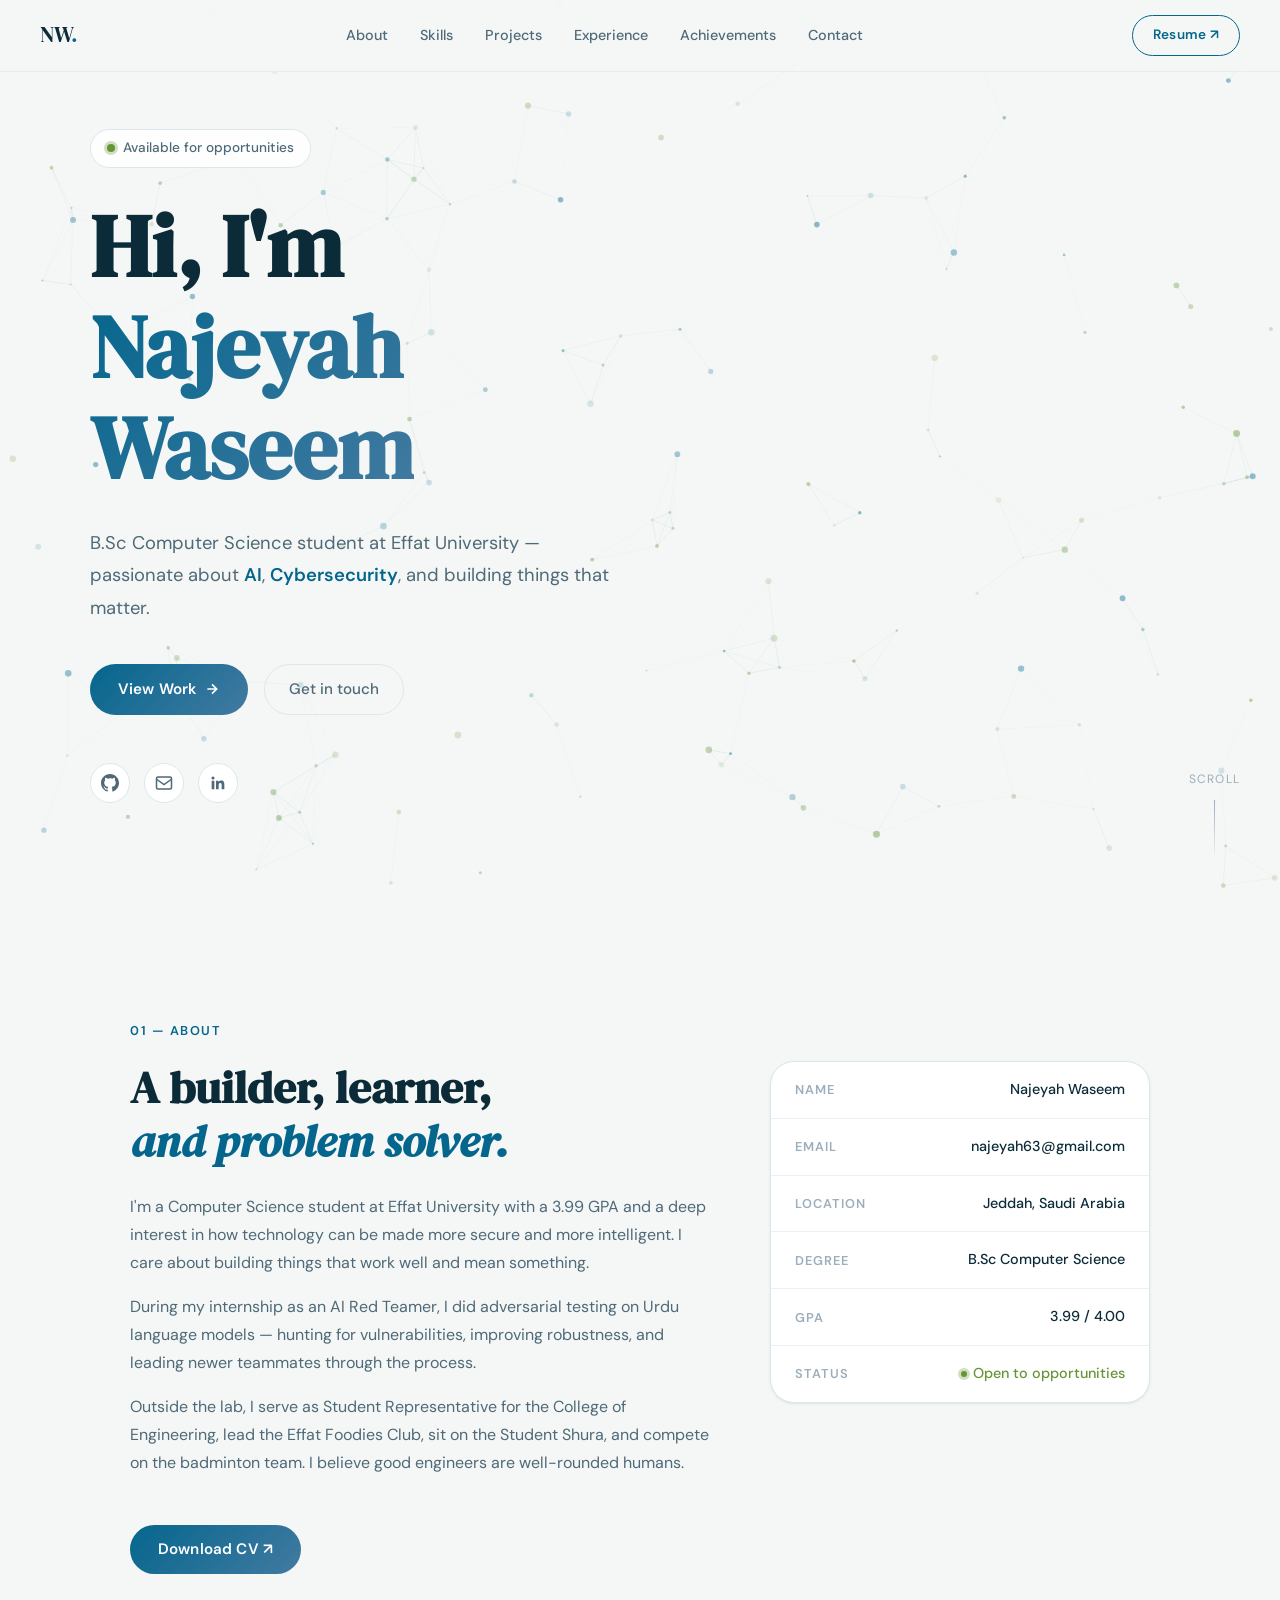
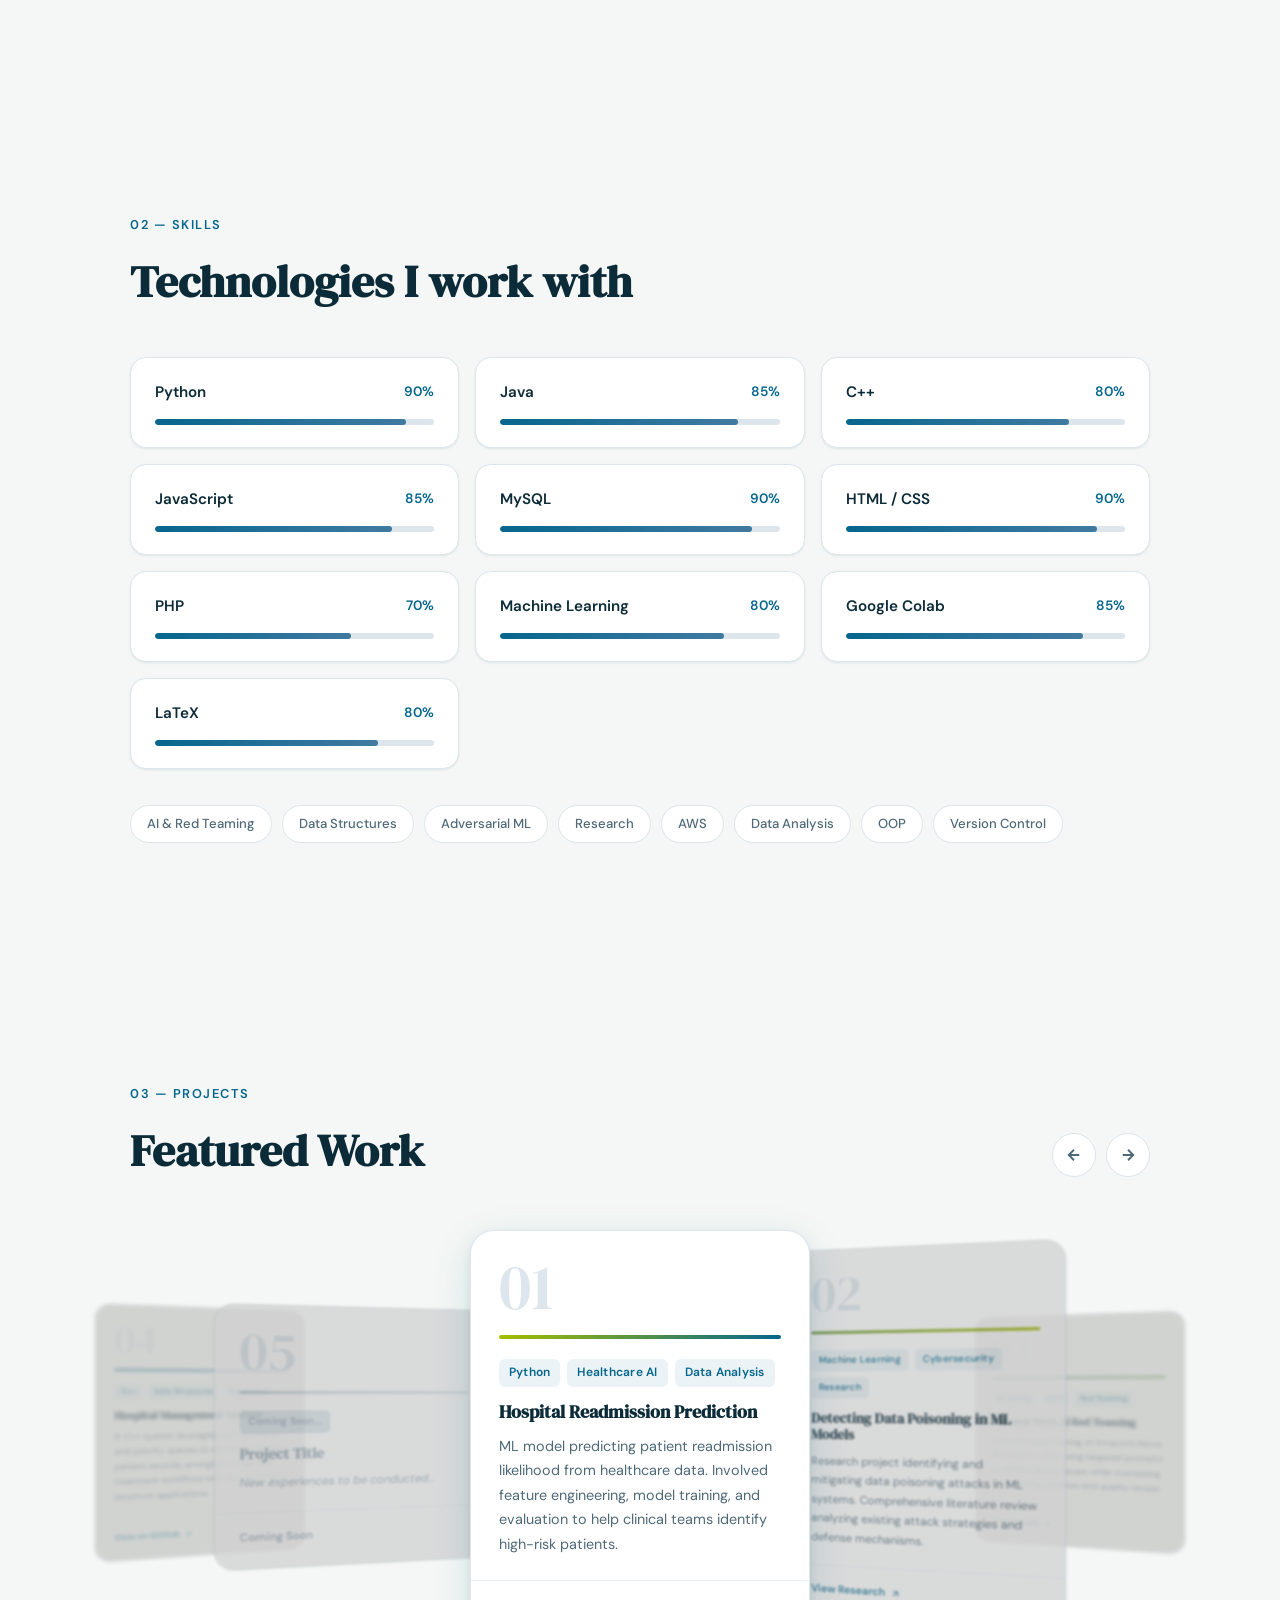
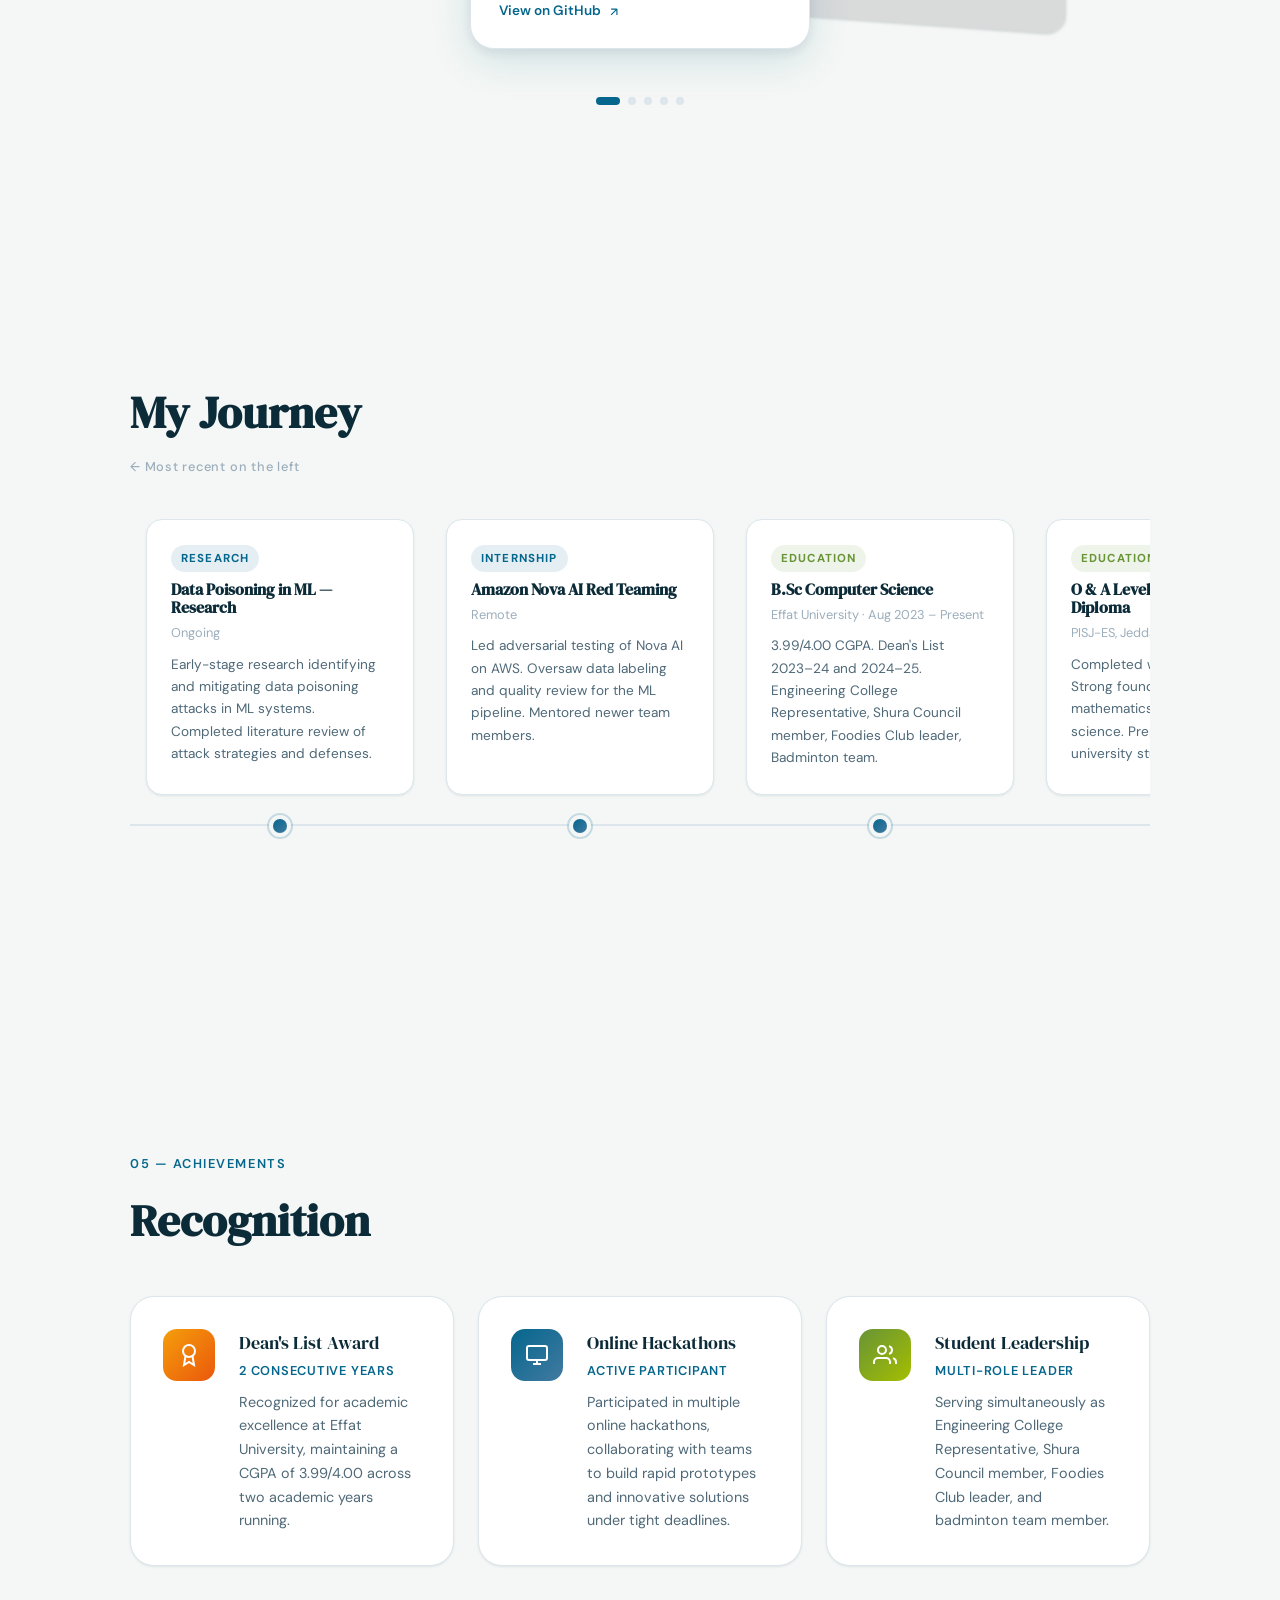
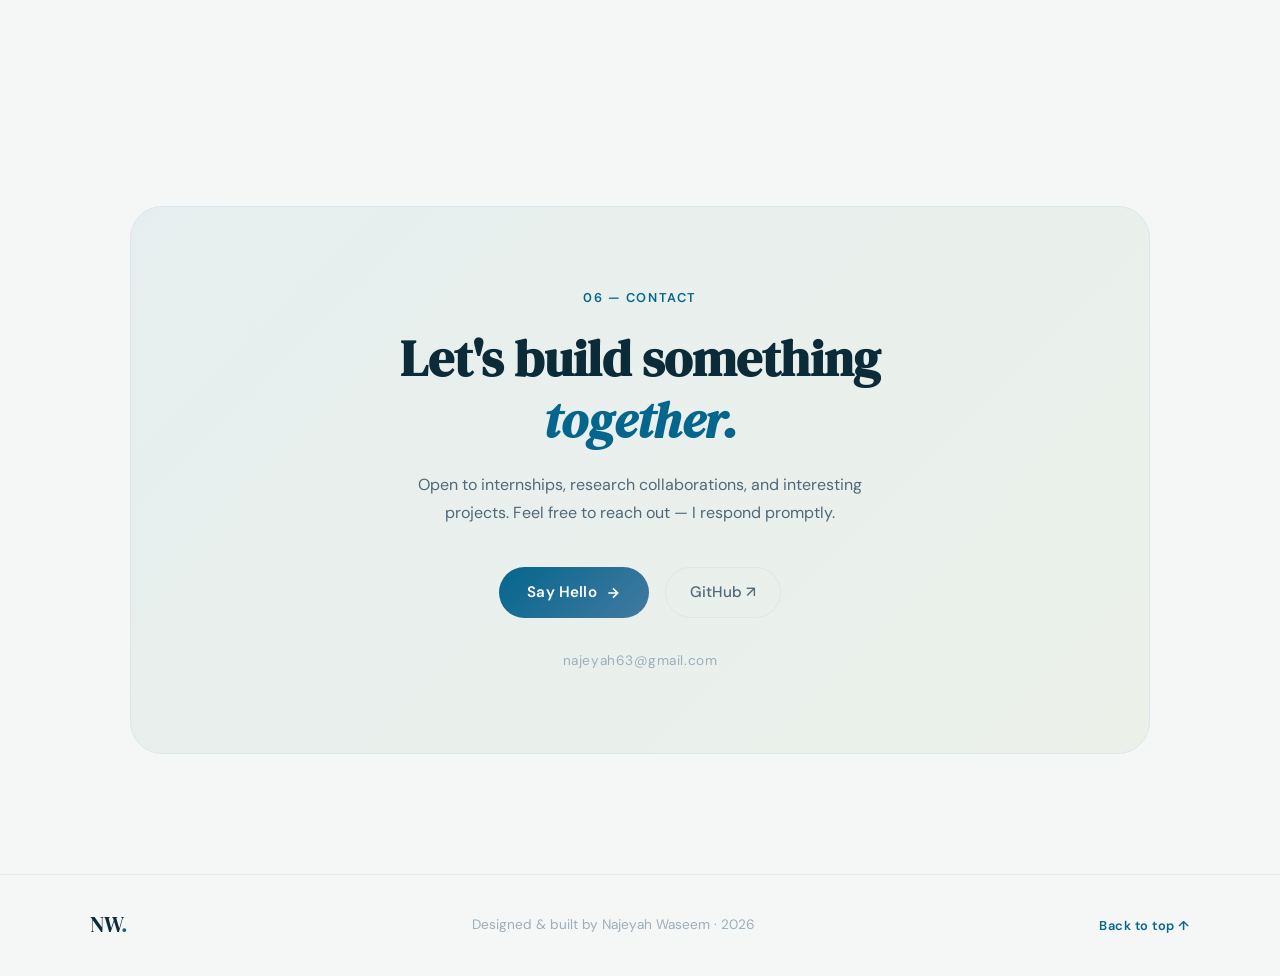
==== commit 614c58c1: "Updated project section" ====
--- a/index.html
+++ b/index.html
@@ -319,20 +319,20 @@
               <div class="project-number">01</div>
               <div
                 class="project-accent"
-                style="background: linear-gradient(135deg, #05668d, #427aa1)"
+                style="background: linear-gradient(135deg, #a5be00, #05668d)"
               ></div>
               <div class="project-body">
                 <div class="project-tags">
-                  <span class="tag">C++</span>
-                  <span class="tag">Data Structures</span>
-                  <span class="tag">Algorithms</span>
-                </div>
-                <h3 class="project-title">Hospital Management System</h3>
+                  <span class="tag">Python</span>
+                  <span class="tag">Healthcare AI</span>
+                  <span class="tag">Data Analysis</span>
+                </div>
+                <h3 class="project-title">Hospital Readmission Prediction</h3>
                 <p class="project-desc">
-                  A C++ system leveraging queues, stacks, and priority queues to
-                  efficiently manage patient records, emergency triage, and
-                  treatment workflows with real-world data structure
-                  applications.
+                  ML model predicting patient readmission likelihood from
+                  healthcare data. Involved feature engineering, model training,
+                  and evaluation to help clinical teams identify high-risk
+                  patients.
                 </p>
               </div>
               <div class="project-footer">
@@ -371,7 +371,7 @@
                 </p>
               </div>
               <div class="project-footer">
-                <a href="#" class="project-link"
+                <a href="#" class="project-link" id="viewResearchBtn"
                   >View Research
                   <svg
                     viewBox="0 0 24 24"
@@ -421,24 +421,24 @@
               <div class="project-number">04</div>
               <div
                 class="project-accent"
-                style="background: linear-gradient(135deg, #a5be00, #05668d)"
+                style="background: linear-gradient(135deg, #05668d, #427aa1)"
               ></div>
               <div class="project-body">
                 <div class="project-tags">
-                  <span class="tag">Python</span>
-                  <span class="tag">Healthcare AI</span>
-                  <span class="tag">Data Analysis</span>
-                </div>
-                <h3 class="project-title">Hospital Readmission Prediction</h3>
+                  <span class="tag">C++</span>
+                  <span class="tag">Data Structures</span>
+                  <span class="tag">Algorithms</span>
+                </div>
+                <h3 class="project-title">Hospital Management System</h3>
                 <p class="project-desc">
-                  ML model predicting patient readmission likelihood from
-                  healthcare data. Involved feature engineering, model training,
-                  and evaluation to help clinical teams identify high-risk
-                  patients.
+                  A C++ system leveraging queues, stacks, and priority queues to
+                  efficiently manage patient records, emergency triage, and
+                  treatment workflows with real-world data structure
+                  applications.
                 </p>
               </div>
               <div class="project-footer">
-                <a href="#" class="project-link"
+                <a href="https://github.com/saraimran-dev/Data-Structures-and-Algorithms-CS2011.git" class="project-link"
                   >View on GitHub
                   <svg
                     viewBox="0 0 24 24"
@@ -459,20 +459,18 @@
               ></div>
               <div class="project-body">
                 <div class="project-tags">
-                  <span class="tag tag-muted">Your Next Project</span>
-                </div>
-                <h3 class="project-title muted">Add Your Project Here</h3>
+                  <span class="tag tag-muted">Coming Soon...</span>
+                </div>
+                <h3 class="project-title muted">Project Title</h3>
                 <p class="project-desc muted">
-                  Replace this card with your next project. Include the name, a
-                  2–3 sentence description of what you built and why, and the
-                  key technologies used. GitHub links or live demos are great
-                  additions.
+                  New experiences to be conducted...
                 </p>
               </div>
               <div class="project-footer">
                 <span class="project-link muted">Coming Soon</span>
               </div>
             </article>
+
           </div>
         </div>
         <div class="carousel-dots" id="carouselDots"></div>
@@ -685,6 +683,52 @@
       </div>
     </footer>
 
+    <!-- Research Modal -->
+    <div class="research-modal-overlay" id="researchModal" role="dialog" aria-modal="true" aria-labelledby="researchModalTitle">
+      <div class="research-modal-card">
+        <button class="research-modal-close" id="researchModalClose" aria-label="Close">
+          <svg viewBox="0 0 24 24" fill="none" stroke="currentColor" stroke-width="2.5"><path d="M18 6L6 18M6 6l12 12"/></svg>
+        </button>
+
+        <!-- Animated beaker / lab scene -->
+        <div class="research-anim">
+          <div class="beaker">
+            <div class="beaker-neck"></div>
+            <div class="beaker-body">
+              <div class="liquid">
+                <div class="bubble b1"></div>
+                <div class="bubble b2"></div>
+                <div class="bubble b3"></div>
+              </div>
+              <div class="steam s1"></div>
+              <div class="steam s2"></div>
+              <div class="steam s3"></div>
+            </div>
+          </div>
+          <div class="orbit-ring">
+            <div class="orbit-dot od1"></div>
+            <div class="orbit-dot od2"></div>
+            <div class="orbit-dot od3"></div>
+          </div>
+          <div class="sparkle sp1">✦</div>
+          <div class="sparkle sp2">✦</div>
+          <div class="sparkle sp3">✦</div>
+        </div>
+
+        <div class="research-modal-badge">Work in Progress</div>
+        <h3 id="researchModalTitle" class="research-modal-title">Research is Underway!</h3>
+        <p class="research-modal-text">
+          The data poisoning research is actively being conducted — literature reviewed,
+          models being tested, and findings being compiled. Check back soon!
+        </p>
+        <div class="research-modal-tags">
+          <span class="research-tag">Machine Learning</span>
+          <span class="research-tag">Cybersecurity</span>
+          <span class="research-tag">Research</span>
+        </div>
+      </div>
+    </div>
+
     <script src="script.js"></script>
   </body>
-</html>
+</html>
--- a/css/style.css
+++ b/css/style.css
@@ -520,21 +520,27 @@
 .carousel-btn:disabled { opacity: 0.35; pointer-events: none; }
 
 .carousel-wrapper {
-  overflow: hidden;
+  overflow: visible;
   border-radius: var(--radius-lg);
+  perspective: 1200px;
+  perspective-origin: 50% 40%;
 }
 .carousel-track {
   display: flex;
-  gap: 24px;
-  transition: transform 0.6s cubic-bezier(0.16,1,0.3,1);
-  will-change: transform;
+  align-items: center;
+  justify-content: center;
+  position: relative;
+  height: 460px;
   cursor: grab;
-}
-.carousel-track.dragging { cursor: grabbing; transition: none; }
+  transform-style: preserve-3d;
+}
+.carousel-track.dragging { cursor: grabbing; }
 
 .project-card {
-  min-width: 360px;
-  max-width: 360px;
+  position: absolute;
+  width: 340px;
+  min-width: 340px;
+  max-width: 340px;
   background: var(--bg-card);
   border-radius: var(--radius-lg);
   border: 1px solid var(--border);
@@ -542,11 +548,72 @@
   overflow: hidden;
   display: flex;
   flex-direction: column;
-  transition: transform 0.3s, box-shadow 0.3s;
   flex-shrink: 0;
   user-select: none;
-}
-.project-card:hover { transform: translateY(-8px); box-shadow: var(--shadow-lg); }
+  transition: transform 0.65s cubic-bezier(0.16,1,0.3,1),
+              box-shadow 0.65s cubic-bezier(0.16,1,0.3,1),
+              filter 0.65s ease,
+              opacity 0.65s ease;
+  will-change: transform, filter, opacity;
+  cursor: pointer;
+}
+
+/* Active (center) card */
+.project-card.coverflow-active {
+  transform: translateX(0) translateZ(0) rotateY(0deg) scale(1);
+  box-shadow: var(--shadow-lg);
+  filter: blur(0px) brightness(1);
+  opacity: 1;
+  z-index: 10;
+  pointer-events: all;
+}
+/* 1 step away */
+.project-card.coverflow-prev-1 {
+  transform: translateX(-310px) translateZ(-120px) rotateY(22deg) scale(0.88);
+  box-shadow: var(--shadow-sm);
+  filter: blur(1.5px) brightness(0.82);
+  opacity: 0.75;
+  z-index: 5;
+  pointer-events: all;
+}
+.project-card.coverflow-next-1 {
+  transform: translateX(310px) translateZ(-120px) rotateY(-22deg) scale(0.88);
+  box-shadow: var(--shadow-sm);
+  filter: blur(1.5px) brightness(0.82);
+  opacity: 0.75;
+  z-index: 5;
+  pointer-events: all;
+}
+/* 2 steps away */
+.project-card.coverflow-prev-2 {
+  transform: translateX(-530px) translateZ(-260px) rotateY(32deg) scale(0.72);
+  box-shadow: none;
+  filter: blur(3px) brightness(0.65);
+  opacity: 0.45;
+  z-index: 2;
+  pointer-events: none;
+}
+.project-card.coverflow-next-2 {
+  transform: translateX(530px) translateZ(-260px) rotateY(-32deg) scale(0.72);
+  box-shadow: none;
+  filter: blur(3px) brightness(0.65);
+  opacity: 0.45;
+  z-index: 2;
+  pointer-events: none;
+}
+/* 3+ steps away — hidden */
+.project-card.coverflow-hidden {
+  transform: translateX(0) translateZ(-400px) scale(0.5);
+  filter: blur(6px) brightness(0.4);
+  opacity: 0;
+  z-index: 0;
+  pointer-events: none;
+}
+
+.project-card.coverflow-active:hover {
+  transform: translateX(0) translateZ(0) rotateY(0deg) scale(1) translateY(-6px);
+  box-shadow: var(--shadow-lg), 0 20px 60px rgba(5,102,141,0.18);
+}
 
 .project-number {
   font-family: 'DM Serif Display', serif;
@@ -716,6 +783,18 @@
   height: 2px;
   background: var(--border);
   transform: translateY(-50%);
+  display: none;
+}
+
+.htimeline-track::after {
+  content: '';
+  position: absolute;
+  bottom: 60px;
+  left: 0;
+  right: 0;
+  height: 2px;
+  background: var(--border);
+  transform: translateY(-7px);
 }
 .htimeline-dot {
   width: 14px; height: 14px;
@@ -725,6 +804,14 @@
   z-index: 1;
   flex-shrink: 0;
   box-shadow: 0 0 0 4px var(--bg), 0 0 0 6px rgba(5,102,141,0.2);
+}
+
+.htimeline-track {
+  align-items: stretch; /* all items grow to the tallest one's height */
+}
+
+.htimeline-card {
+  flex: 1; /* card fills the available vertical space in its item */
 }
 
 /* ─────────────────────────────────────────
@@ -881,7 +968,12 @@
   .hero-cta { flex-direction: column; align-items: flex-start; }
 
   .projects-header { flex-direction: column; align-items: flex-start; gap: 20px; }
-  .project-card { min-width: 290px; max-width: 290px; }
+  .project-card { min-width: 260px; max-width: 260px; }
+  .project-card.coverflow-prev-1 { transform: translateX(-220px) translateZ(-120px) rotateY(22deg) scale(0.88); }
+  .project-card.coverflow-next-1 { transform: translateX(220px) translateZ(-120px) rotateY(-22deg) scale(0.88); }
+  .project-card.coverflow-prev-2 { transform: translateX(-380px) translateZ(-260px) rotateY(32deg) scale(0.72); }
+  .project-card.coverflow-next-2 { transform: translateX(380px) translateZ(-260px) rotateY(-32deg) scale(0.72); }
+  .carousel-track { height: 500px; }
 
   .contact-inner { padding: 48px 28px; }
 
@@ -893,4 +985,227 @@
 
 @media (max-width: 480px) {
   h1 { font-size: 2.6rem; }
+}
+/* ─────────────────────────────────────────
+   RESEARCH MODAL
+───────────────────────────────────────── */
+.research-modal-overlay {
+  position: fixed;
+  inset: 0;
+  background: rgba(5, 30, 45, 0.55);
+  backdrop-filter: blur(6px);
+  -webkit-backdrop-filter: blur(6px);
+  z-index: 2000;
+  display: flex;
+  align-items: center;
+  justify-content: center;
+  padding: 24px;
+  opacity: 0;
+  pointer-events: none;
+  transition: opacity 0.35s ease;
+}
+.research-modal-overlay.open {
+  opacity: 1;
+  pointer-events: all;
+}
+
+.research-modal-card {
+  background: var(--bg-card);
+  border: 1px solid var(--border);
+  border-radius: var(--radius-xl);
+  padding: 48px 44px 44px;
+  max-width: 420px;
+  width: 100%;
+  text-align: center;
+  position: relative;
+  box-shadow: var(--shadow-lg), 0 0 0 1px rgba(5,102,141,0.08);
+  transform: translateY(24px) scale(0.97);
+  transition: transform 0.4s cubic-bezier(0.16,1,0.3,1);
+}
+.research-modal-overlay.open .research-modal-card {
+  transform: translateY(0) scale(1);
+}
+
+.research-modal-close {
+  position: absolute;
+  top: 16px; right: 16px;
+  width: 32px; height: 32px;
+  background: var(--bg);
+  border: 1px solid var(--border);
+  border-radius: 50%;
+  display: flex; align-items: center; justify-content: center;
+  color: var(--text-muted);
+  cursor: pointer;
+  transition: all 0.2s;
+}
+.research-modal-close:hover { color: var(--text); border-color: var(--text-secondary); }
+.research-modal-close svg { width: 14px; height: 14px; }
+
+/* ── Animation scene ── */
+.research-anim {
+  position: relative;
+  width: 120px;
+  height: 120px;
+  margin: 0 auto 28px;
+}
+
+.beaker {
+  position: absolute;
+  left: 50%; bottom: 0;
+  transform: translateX(-50%);
+  display: flex;
+  flex-direction: column;
+  align-items: center;
+}
+.beaker-neck {
+  width: 28px; height: 16px;
+  background: linear-gradient(to bottom, rgba(5,102,141,0.15), rgba(5,102,141,0.25));
+  border: 2px solid var(--rich-cerulean);
+  border-bottom: none;
+  border-radius: 4px 4px 0 0;
+}
+.beaker-body {
+  width: 54px; height: 56px;
+  background: rgba(235, 242, 250, 0.6);
+  border: 2px solid var(--rich-cerulean);
+  border-radius: 4px 4px 10px 10px;
+  overflow: hidden;
+  position: relative;
+}
+.liquid {
+  position: absolute;
+  bottom: 0; left: 0; right: 0;
+  height: 62%;
+  background: linear-gradient(to top, rgba(5,102,141,0.55), rgba(66,122,161,0.35));
+  animation: liquidWave 3s ease-in-out infinite;
+  border-radius: 0 0 8px 8px;
+}
+@keyframes liquidWave {
+  0%,100% { height: 62%; }
+  50%      { height: 68%; }
+}
+
+.bubble {
+  position: absolute;
+  bottom: 4px;
+  width: 6px; height: 6px;
+  background: rgba(255,255,255,0.7);
+  border-radius: 50%;
+  animation: bubbleRise 2.4s ease-in infinite;
+}
+.b1 { left: 10px; animation-delay: 0s;   animation-duration: 2.2s; width: 5px; height: 5px; }
+.b2 { left: 24px; animation-delay: 0.7s; animation-duration: 2.6s; }
+.b3 { left: 38px; animation-delay: 1.3s; animation-duration: 2s;   width: 4px; height: 4px; }
+@keyframes bubbleRise {
+  0%   { transform: translateY(0) scale(1);   opacity: 0.8; }
+  80%  { transform: translateY(-38px) scale(1.2); opacity: 0.5; }
+  100% { transform: translateY(-44px) scale(0);   opacity: 0; }
+}
+
+.steam {
+  position: absolute;
+  top: -6px;
+  width: 4px; height: 14px;
+  border-radius: 4px;
+  background: rgba(66,122,161,0.3);
+  animation: steamRise 2s ease-out infinite;
+  transform-origin: bottom center;
+}
+.s1 { left: 12px; animation-delay: 0s; }
+.s2 { left: 24px; animation-delay: 0.5s; width: 3px; }
+.s3 { left: 36px; animation-delay: 1s; }
+@keyframes steamRise {
+  0%   { transform: translateY(0) scaleX(1);    opacity: 0.6; }
+  100% { transform: translateY(-20px) scaleX(2); opacity: 0; }
+}
+
+.orbit-ring {
+  position: absolute;
+  top: 4px; left: 50%;
+  transform: translateX(-50%);
+  width: 96px; height: 96px;
+  animation: orbitSpin 5s linear infinite;
+}
+.orbit-dot {
+  position: absolute;
+  width: 9px; height: 9px;
+  border-radius: 50%;
+  top: 50%; left: 50%;
+  transform-origin: 0 0;
+}
+.od1 { transform: rotate(0deg)   translateX(42px) translateY(-4px); background: var(--baltic-blue); }
+.od2 { transform: rotate(120deg) translateX(42px) translateY(-4px); background: var(--sage-green); }
+.od3 { transform: rotate(240deg) translateX(42px) translateY(-4px); background: var(--lime-moss); }
+@keyframes orbitSpin {
+  from { transform: translateX(-50%) rotate(0deg); }
+  to   { transform: translateX(-50%) rotate(360deg); }
+}
+
+.sparkle {
+  position: absolute;
+  font-size: 14px;
+  animation: sparklePop 2.8s ease-in-out infinite;
+  pointer-events: none;
+}
+.sp1 { top: 2px;  left: 4px;  animation-delay: 0s;   color: var(--baltic-blue); }
+.sp2 { top: 10px; right: 2px; animation-delay: 0.9s; color: var(--lime-moss); }
+.sp3 { top: 50px; left: 0px;  animation-delay: 1.7s; color: var(--sage-green); font-size: 10px; }
+@keyframes sparklePop {
+  0%,100% { transform: scale(0.6) rotate(0deg);  opacity: 0.3; }
+  50%      { transform: scale(1.2) rotate(20deg); opacity: 1; }
+}
+
+.research-modal-badge {
+  display: inline-flex;
+  align-items: center;
+  gap: 6px;
+  background: rgba(103,148,54,0.1);
+  color: var(--sage-green);
+  font-size: 0.75rem;
+  font-weight: 700;
+  letter-spacing: 0.1em;
+  text-transform: uppercase;
+  padding: 5px 14px;
+  border-radius: 30px;
+  margin-bottom: 16px;
+}
+.research-modal-badge::before {
+  content: '';
+  display: inline-block;
+  width: 6px; height: 6px;
+  background: var(--sage-green);
+  border-radius: 50%;
+  animation: pulse 2s ease-in-out infinite;
+}
+
+.research-modal-title {
+  font-size: 1.6rem;
+  margin-bottom: 14px;
+  background: var(--grad);
+  -webkit-background-clip: text;
+  background-clip: text;
+  -webkit-text-fill-color: transparent;
+}
+
+.research-modal-text {
+  font-size: 0.92rem;
+  color: var(--text-secondary);
+  line-height: 1.75;
+  margin-bottom: 24px;
+}
+
+.research-modal-tags {
+  display: flex;
+  gap: 8px;
+  justify-content: center;
+  flex-wrap: wrap;
+}
+.research-tag {
+  font-size: 0.75rem;
+  font-weight: 600;
+  padding: 5px 12px;
+  background: rgba(5,102,141,0.08);
+  color: var(--accent);
+  border-radius: 6px;
+  letter-spacing: 0.02em;
 }
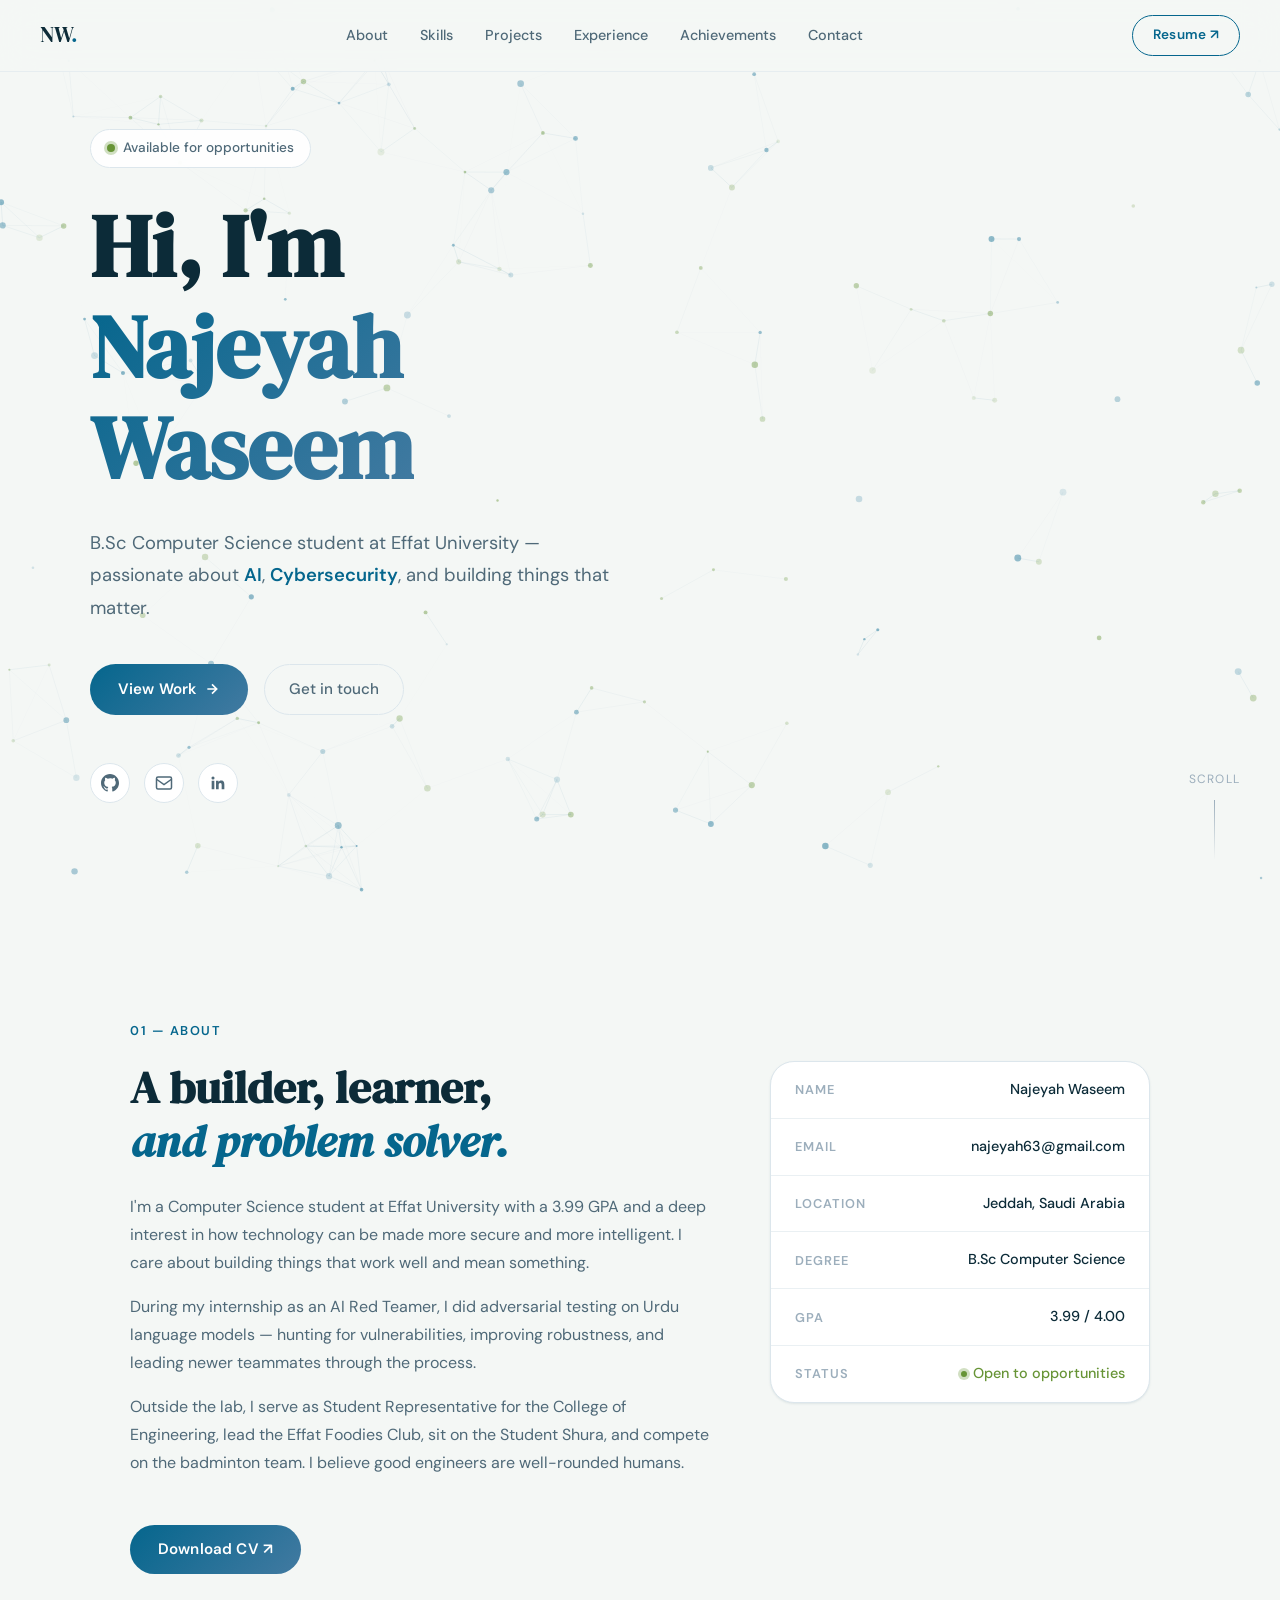
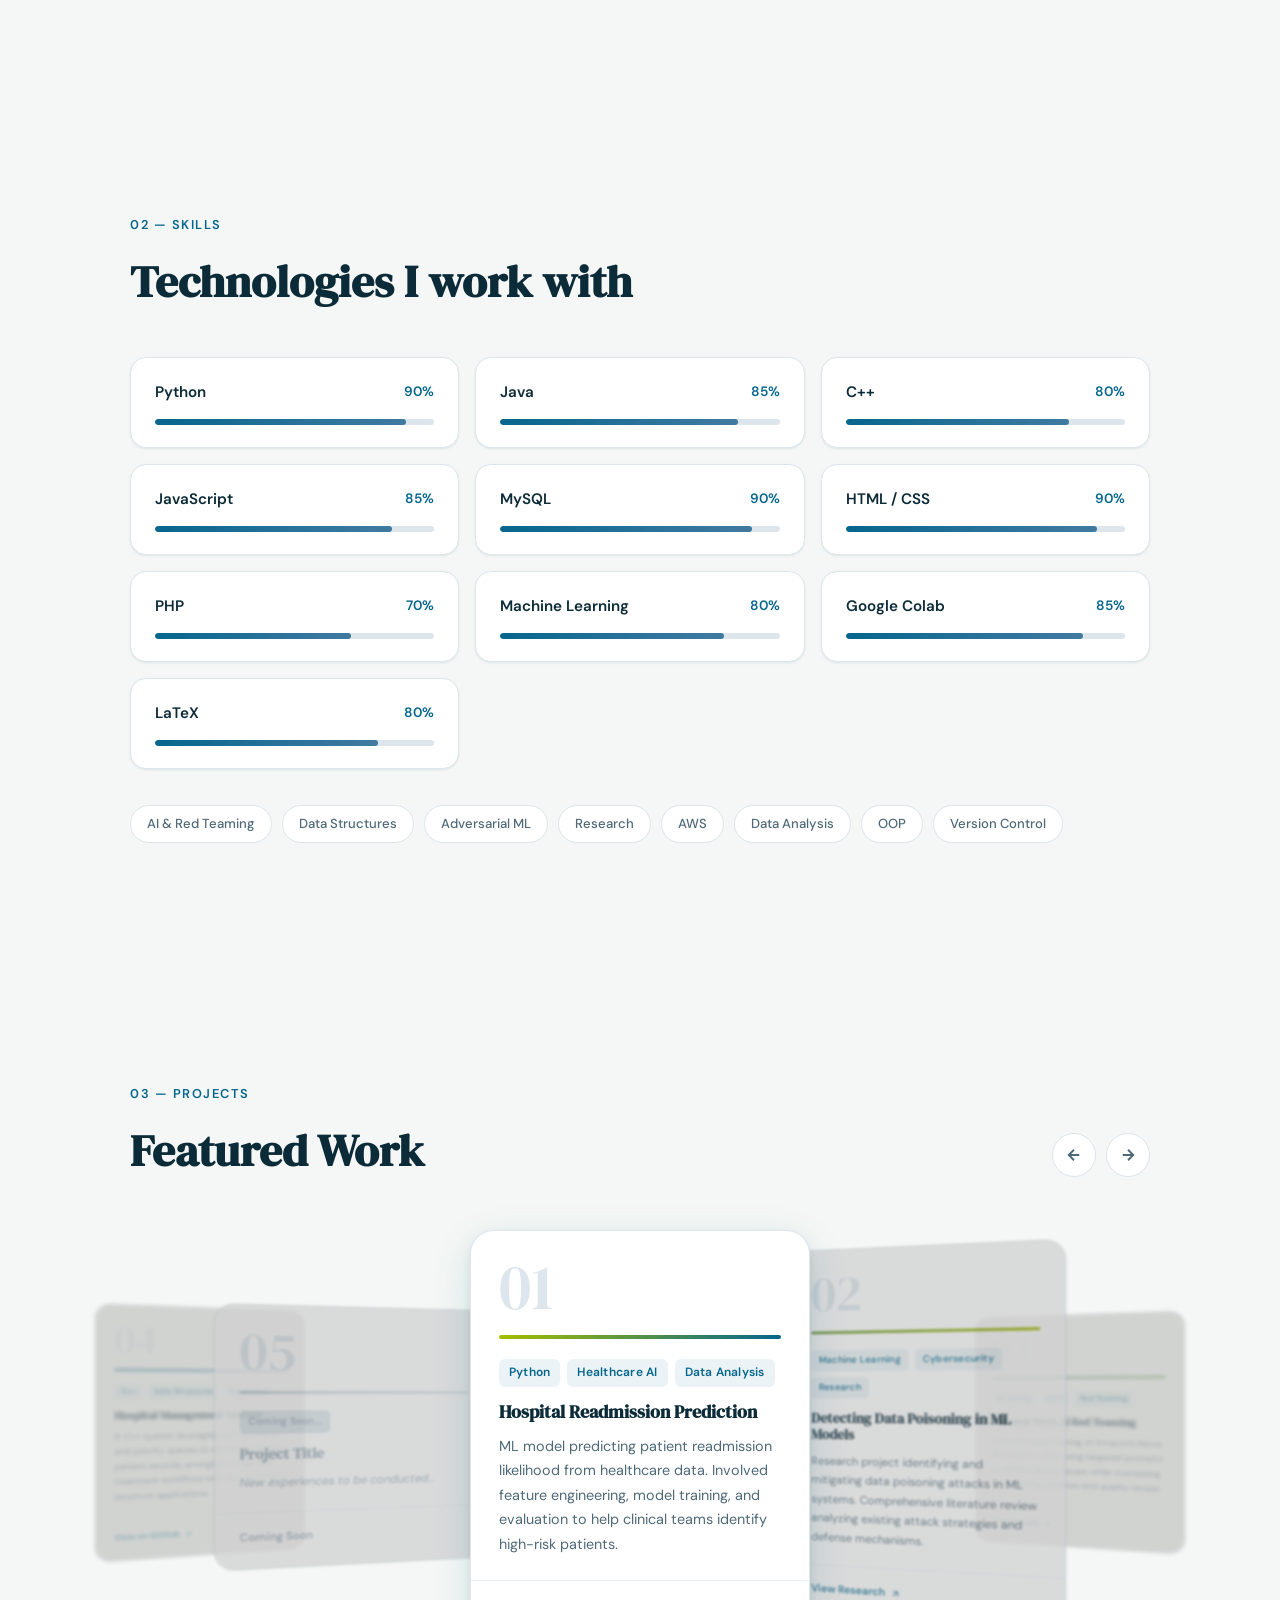
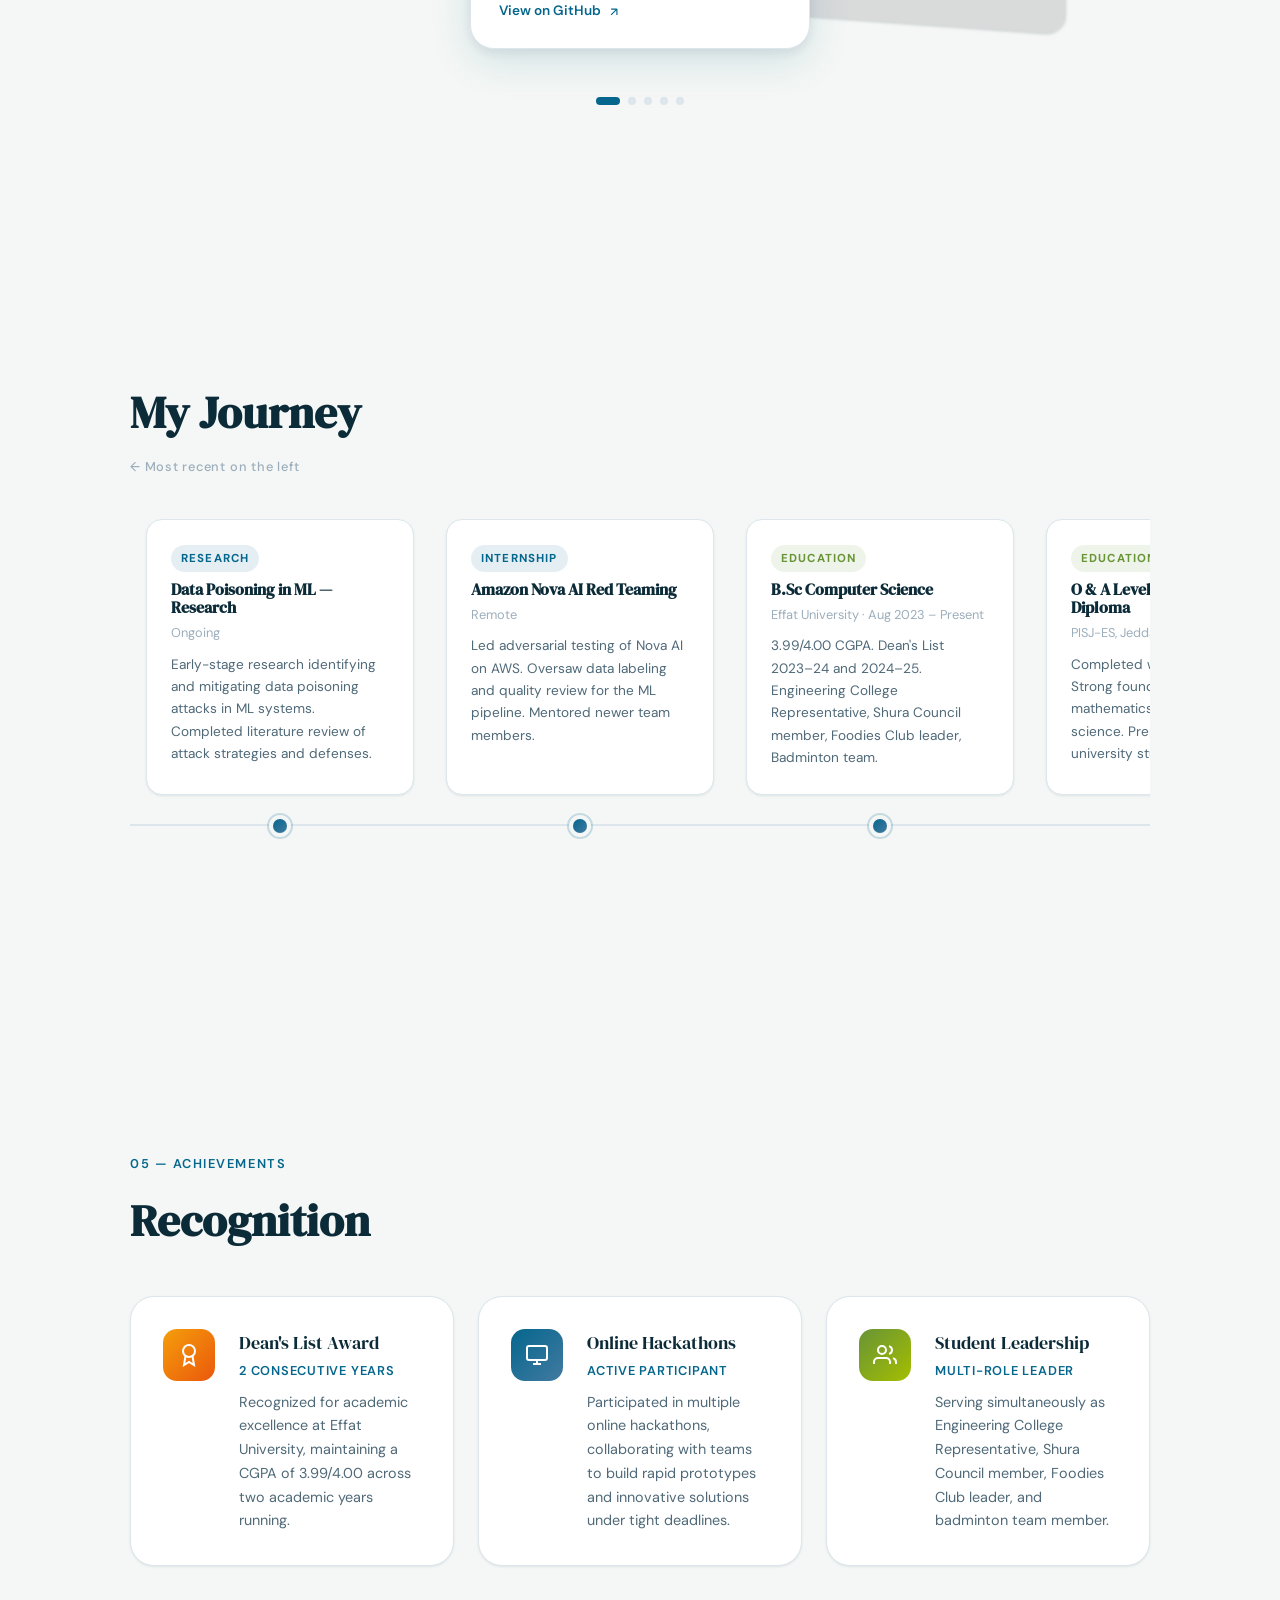
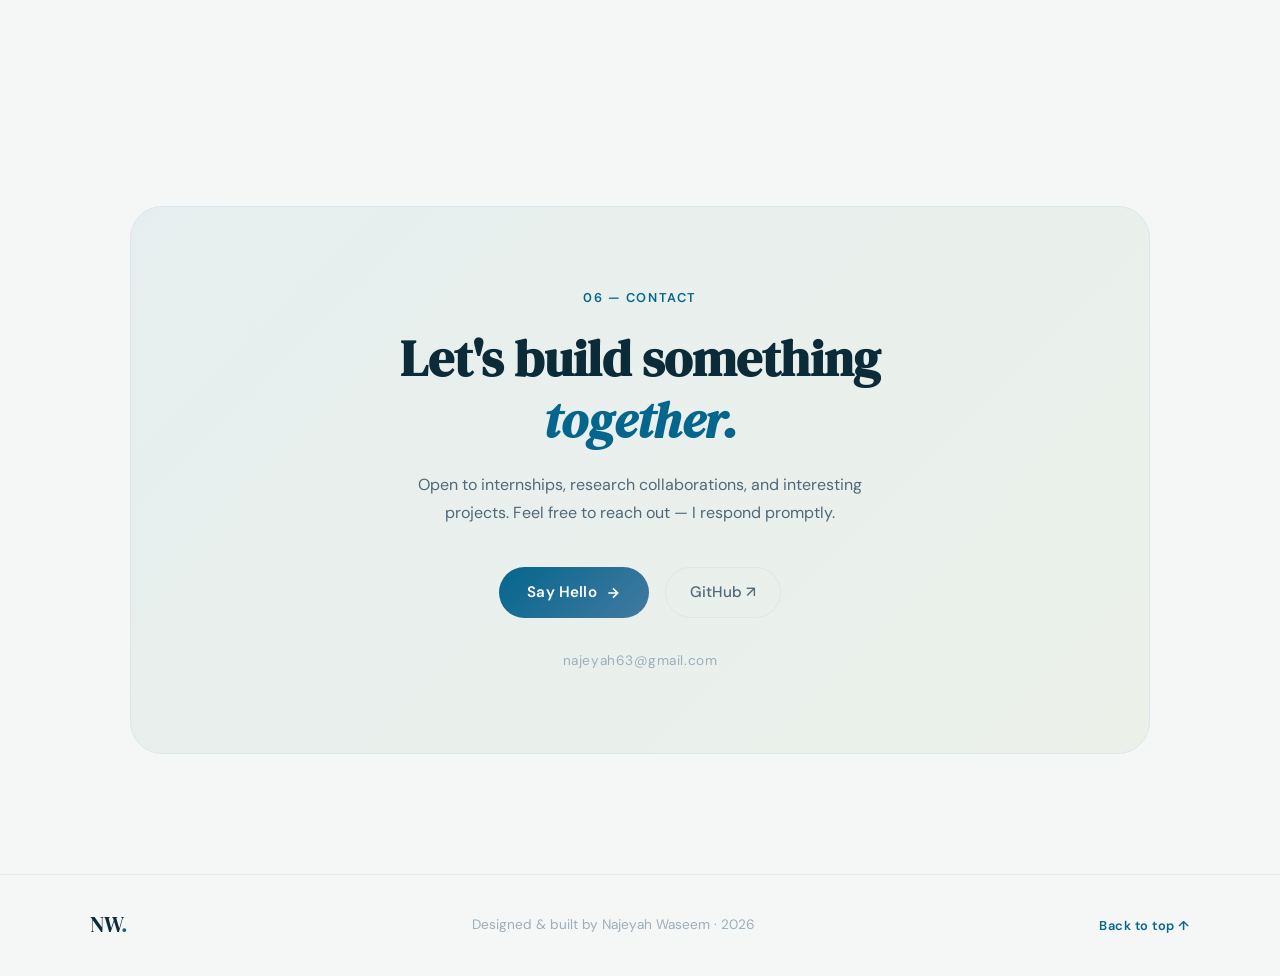
==== commit 6071af34: "Updated project section" ====
--- a/index.html
+++ b/index.html
@@ -404,7 +404,7 @@
                 </p>
               </div>
               <div class="project-footer">
-                <a href="#" class="project-link"
+                <a href="astrolabe_internship.html" class="project-link"
                   >View Details
                   <svg
                     viewBox="0 0 24 24"
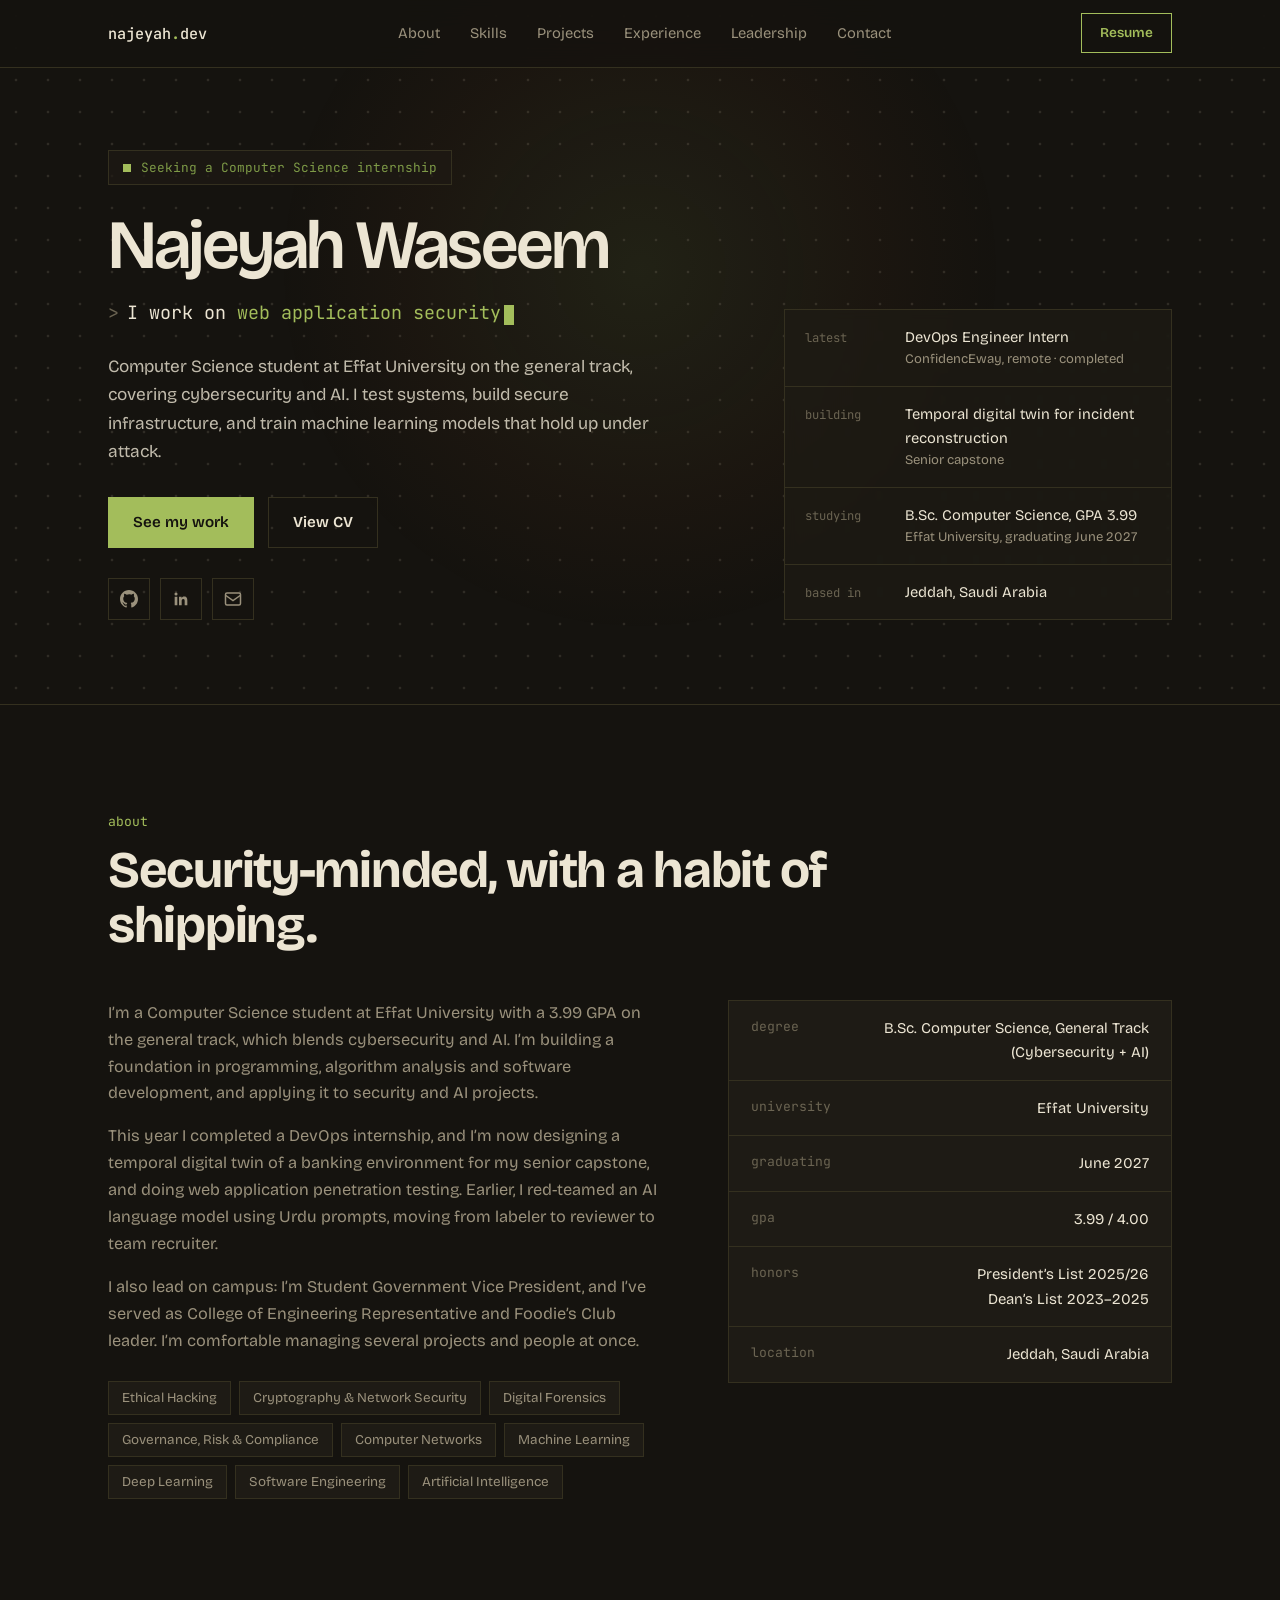
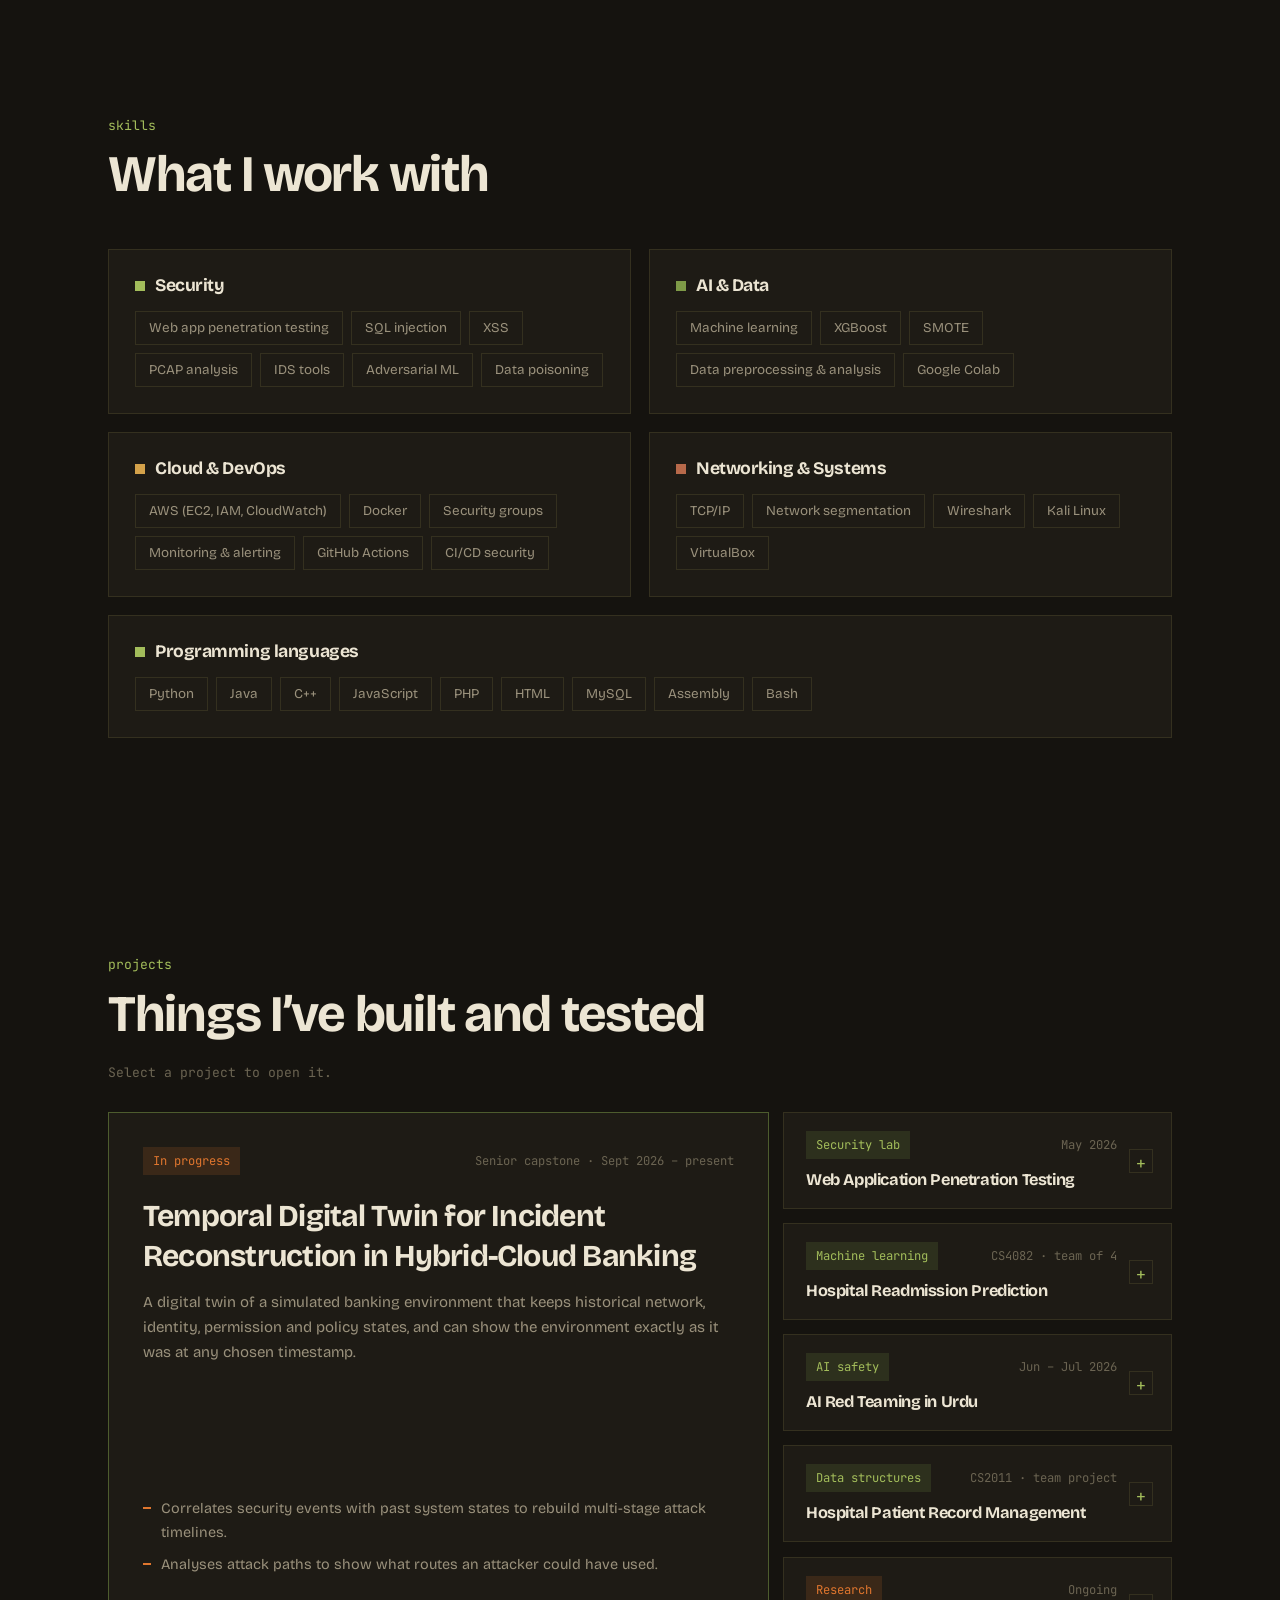
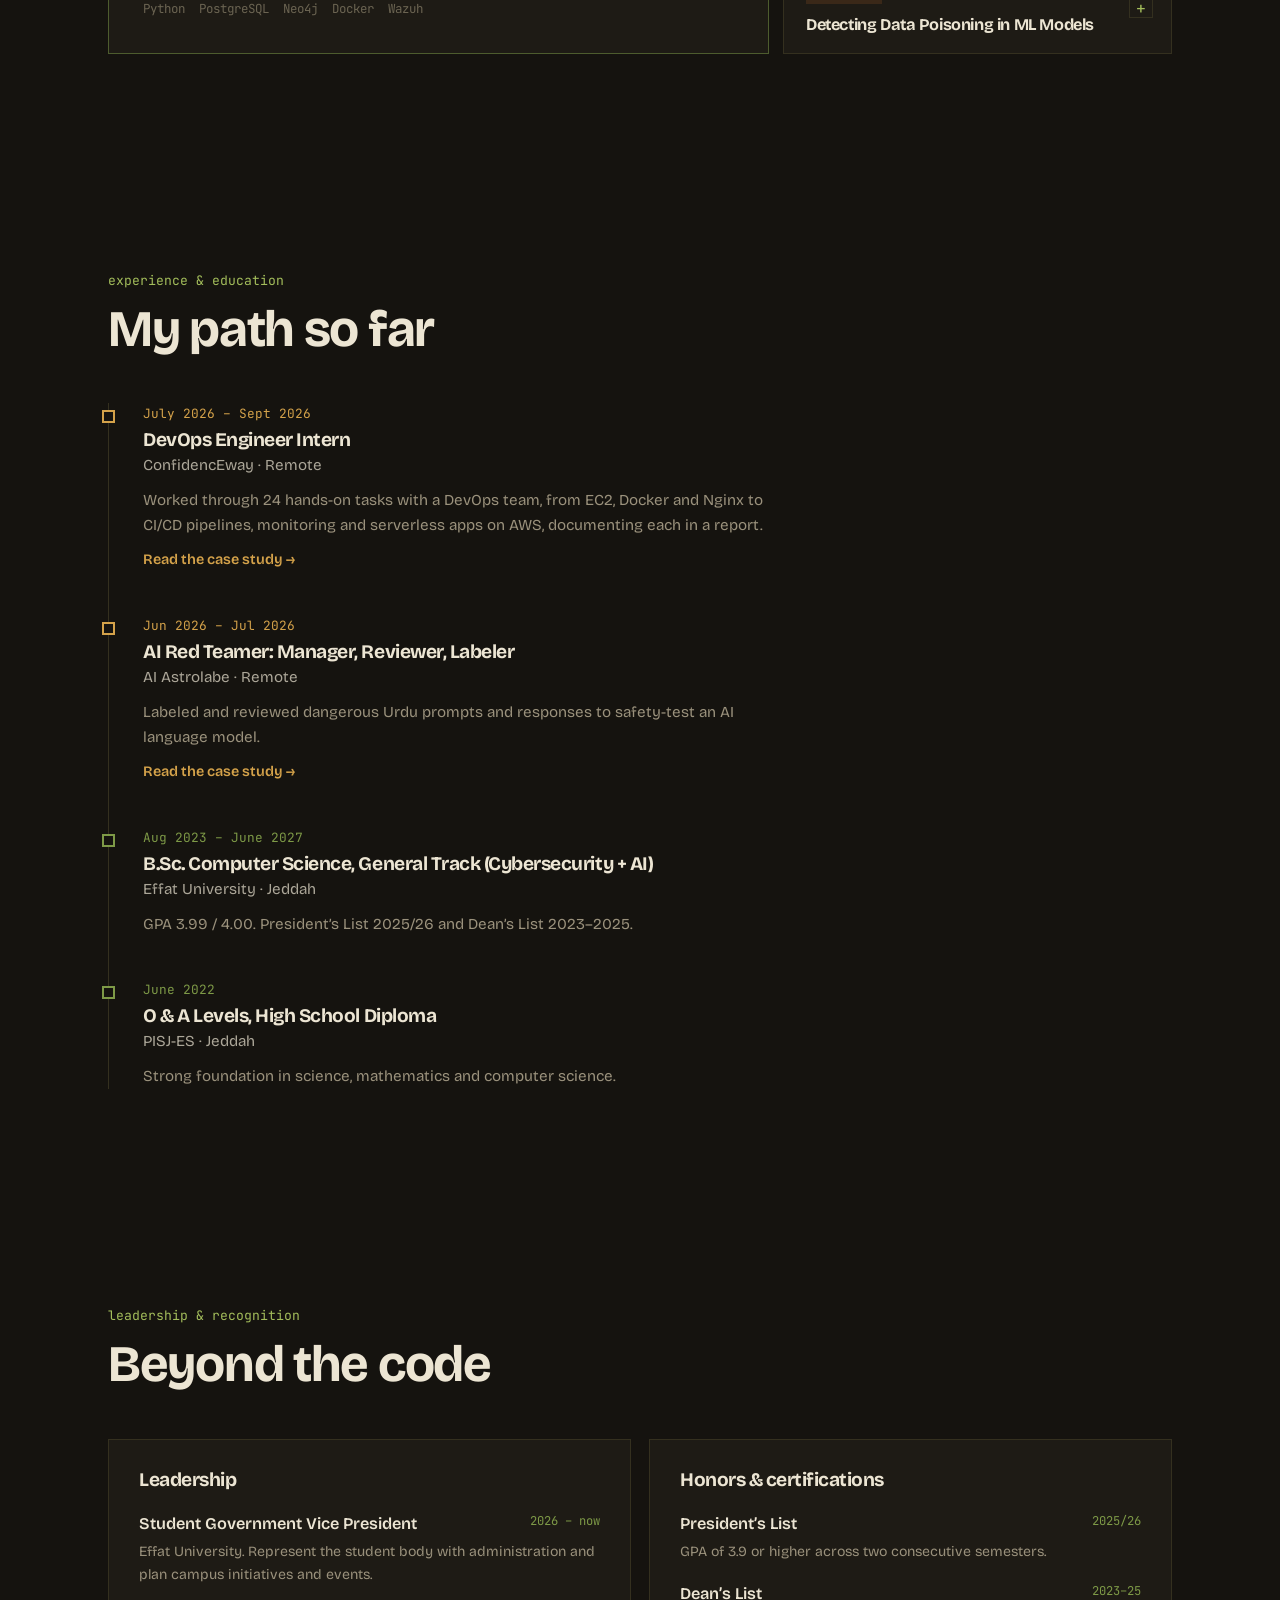
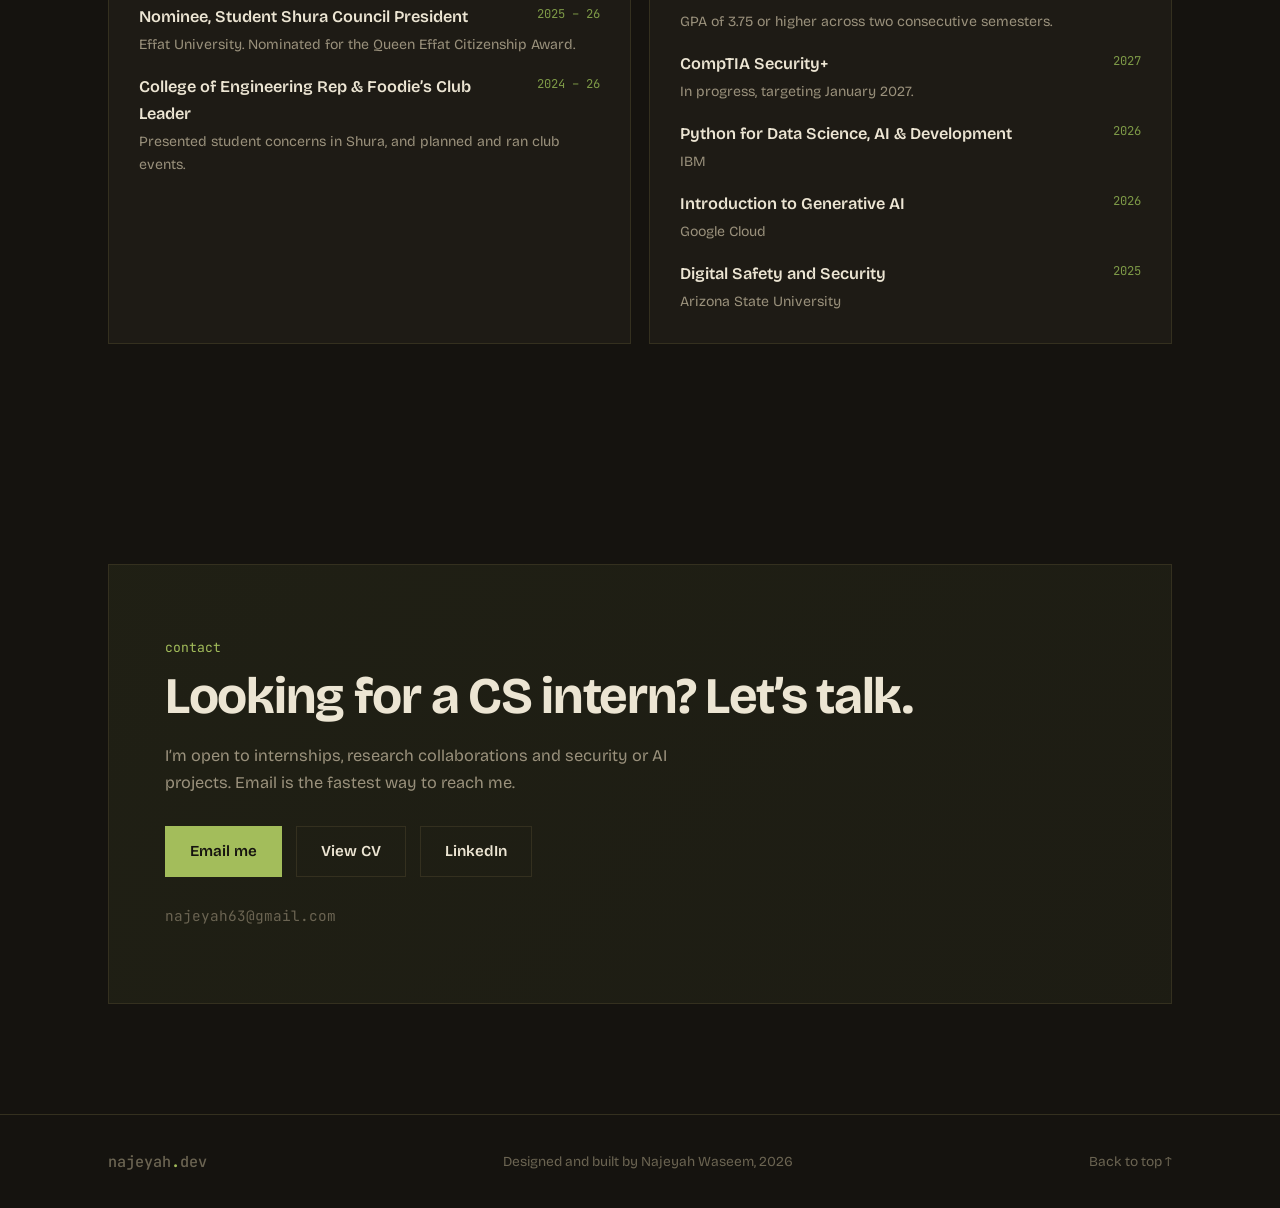
==== commit 0d3171ef: "Updated portfolio with new design and internship" ====
--- a/index.html
+++ b/index.html
@@ -1,734 +1,257 @@
 <!doctype html>
 <html lang="en">
-  <head>
-    <meta charset="UTF-8" />
-    <meta name="viewport" content="width=device-width, initial-scale=1.0" />
-    <title>Najeyah Waseem — CS Student & AI/Cybersecurity Enthusiast</title>
-    <meta
-      name="description"
-      content="B.Sc Computer Science student at Effat University. Exploring AI, Cybersecurity, and Software Development."
-    />
-    <link rel="preconnect" href="https://fonts.googleapis.com" />
-    <link rel="preconnect" href="https://fonts.gstatic.com" crossorigin />
-    <link
-      href="https://fonts.googleapis.com/css2?family=DM+Serif+Display:ital@0;1&family=DM+Sans:ital,opsz,wght@0,9..40,300;0,9..40,400;0,9..40,500;0,9..40,600;1,9..40,300&display=swap"
-      rel="stylesheet"
-    />
-    <link rel="stylesheet" href="css/style.css" />
-    <script src="js/script.js"></script>
-  </head>
-  <body>
-    <!-- Navigation -->
-    <nav class="navbar" id="navbar">
-      <div class="nav-brand">NW<span class="dot">.</span></div>
-      <ul class="nav-links" id="navLinks">
+<head>
+  <meta charset="UTF-8" />
+  <meta name="viewport" content="width=device-width, initial-scale=1.0" />
+  <title>Najeyah Waseem — Computer Science Student, Cybersecurity &amp; AI</title>
+  <meta name="description" content="Computer Science student at Effat University (general track: cybersecurity and AI) working on security, AI/ML and DevOps. Seeking a CS internship." />
+  <link rel="icon" href="favicon.svg" type="image/svg+xml" />
+  <link rel="icon" href="favicon.ico" sizes="any" />
+  <link rel="apple-touch-icon" href="apple-touch-icon.png" />
+  <meta name="theme-color" content="#15130F" />
+  <link rel="preconnect" href="https://fonts.googleapis.com" />
+  <link rel="preconnect" href="https://fonts.gstatic.com" crossorigin />
+  <link href="https://fonts.googleapis.com/css2?family=Bricolage+Grotesque:opsz,wght@12..96,400;12..96,500;12..96,600;12..96,700&family=JetBrains+Mono:wght@400;500&display=swap" rel="stylesheet" />
+  <link rel="stylesheet" href="css/style.css" />
+  <script src="js/script.js" defer></script>
+</head>
+<body>
+  <div class="cursor-dot"></div><div class="reticle"><i></i><i></i><i></i><i></i></div><div class="glow"></div>
+
+  <nav class="nav" id="nav">
+    <div class="wrap">
+      <a href="#top" class="brand">najeyah<b>.</b>dev</a>
+      <ul class="links">
         <li><a href="#about">About</a></li>
         <li><a href="#skills">Skills</a></li>
         <li><a href="#projects">Projects</a></li>
         <li><a href="#experience">Experience</a></li>
-        <li><a href="#achievements">Achievements</a></li>
+        <li><a href="#leadership">Leadership</a></li>
         <li><a href="#contact">Contact</a></li>
       </ul>
-      <a href="Najeyah_Waseem_CV.pdf" target="_blank" class="btn-resume"
-        >Resume ↗</a
-      >
-      <button class="mobile-menu-btn" id="mobileBtn" aria-label="Toggle menu">
-        <span></span><span></span><span></span>
-      </button>
-    </nav>
-
-    <!-- Hero -->
-    <section id="hero" class="hero-section">
-      <canvas id="particleCanvas"></canvas>
-      <div class="hero-inner">
-        <div class="hero-tag">
-          <span class="pulse-dot"></span>
-          Available for opportunities
-        </div>
-        <h1 class="hero-title">
-          <span class="line-wrap"><span class="line-text">Hi, I'm</span></span>
-          <span class="line-wrap"
-            ><span class="line-text name-line">Najeyah<br />Waseem</span></span
-          >
-        </h1>
-        <p class="hero-sub">
-          B.Sc Computer Science student at Effat University — passionate about
-          <em>AI</em>, <em>Cybersecurity</em>, and building things that matter.
-        </p>
-        <div class="hero-cta">
-          <a href="#projects" class="btn-primary"
-            >View Work
-            <svg
-              width="16"
-              height="16"
-              viewBox="0 0 24 24"
-              fill="none"
-              stroke="currentColor"
-              stroke-width="2.5"
-            >
-              <path d="M5 12h14M12 5l7 7-7 7" /></svg
-          ></a>
-          <a href="#contact" class="btn-ghost">Get in touch</a>
-        </div>
-        <div class="hero-socials">
-          <a
-            href="https://github.com/najeyahwaseem05"
-            target="_blank"
-            aria-label="GitHub"
-          >
-            <svg viewBox="0 0 24 24" fill="currentColor">
-              <path
-                d="M12 0C5.37 0 0 5.37 0 12c0 5.3 3.44 9.8 8.2 11.39.6.11.82-.26.82-.58v-2.03c-3.34.73-4.04-1.61-4.04-1.61-.55-1.39-1.34-1.76-1.34-1.76-1.09-.75.08-.73.08-.73 1.2.08 1.84 1.24 1.84 1.24 1.07 1.83 2.8 1.3 3.49 1 .11-.78.42-1.3.76-1.6-2.67-.3-5.47-1.33-5.47-5.93 0-1.31.47-2.38 1.24-3.22-.13-.3-.54-1.52.12-3.17 0 0 1.01-.32 3.3 1.23a11.5 11.5 0 013.01-.4c1.02.01 2.05.14 3.01.4 2.28-1.55 3.29-1.23 3.29-1.23.66 1.65.25 2.87.12 3.17.77.84 1.24 1.91 1.24 3.22 0 4.61-2.81 5.63-5.48 5.92.43.37.81 1.1.81 2.22v3.29c0 .32.22.7.83.58C20.57 21.8 24 17.3 24 12c0-6.63-5.37-12-12-12z"
-              />
-            </svg>
-          </a>
-          <a href="mailto:najeyah63@gmail.com" aria-label="Email">
-            <svg
-              viewBox="0 0 24 24"
-              fill="none"
-              stroke="currentColor"
-              stroke-width="2"
-            >
-              <rect x="2" y="4" width="20" height="16" rx="2" />
-              <path d="m22 7-10 7L2 7" />
-            </svg>
-          </a>
-          <a
-            href="https://www.linkedin.com/in/najeyah-waseem-8b9aa1274"
-            target="_blank"
-            aria-label="LinkedIn"
-          >
-            <svg viewBox="0 0 24 24" fill="currentColor">
-              <path
-                d="M20.447 20.452H16.893V14.883C16.893 13.555 16.866 11.846 15.041 11.846 13.188 11.846 12.905 13.291 12.905 14.785V20.452H9.351V9H12.765V10.561H12.811C13.288 9.661 14.448 8.711 16.181 8.711 19.782 8.711 20.448 11.081 20.448 14.166V20.452H20.447ZM5.337 7.433A2.062 2.062 0 013.274 5.368 2.062 2.062 0 015.337 3.305 2.062 2.062 0 017.4 5.368 2.062 2.062 0 015.337 7.433ZM7.119 20.452H3.555V9H7.119V20.452Z"
-              />
-            </svg>
-          </a>
-        </div>
-      </div>
-      <div class="hero-scroll-hint">
-        <span>Scroll</span>
-        <div class="scroll-line"></div>
-      </div>
-    </section>
-
-    <main>
-      <!-- About -->
-      <section id="about" class="section">
-        <div class="section-label scroll-anim">01 — About</div>
-        <div class="about-grid">
-          <div class="about-text scroll-anim">
-            <h2 class="section-heading">
-              A builder, learner,<br /><em>and problem solver.</em>
-            </h2>
-            <p>
-              I'm a Computer Science student at Effat University with a 3.99 GPA
-              and a deep interest in how technology can be made more secure and
-              more intelligent. I care about building things that work well and
-              mean something.
-            </p>
-            <p>
-              During my internship as an AI Red Teamer, I did adversarial
-              testing on Urdu language models — hunting for vulnerabilities,
-              improving robustness, and leading newer teammates through the
-              process.
-            </p>
-            <p>
-              Outside the lab, I serve as Student Representative for the College
-              of Engineering, lead the Effat Foodies Club, sit on the Student
-              Shura, and compete on the badminton team. I believe good engineers
-              are well-rounded humans.
-            </p>
-            <a
-              href="Najeyah_Waseem_CV.pdf"
-              target="_blank"
-              class="btn-primary mt-6"
-              >Download CV ↗</a
-            >
-          </div>
-          <div class="about-details scroll-anim" style="transition-delay: 0.2s">
-            <div class="detail-card">
-              <span class="detail-label">Name</span>
-              <span class="detail-value">Najeyah Waseem</span>
-            </div>
-            <div class="detail-card">
-              <span class="detail-label">Email</span>
-              <span class="detail-value">najeyah63@gmail.com</span>
-            </div>
-            <div class="detail-card">
-              <span class="detail-label">Location</span>
-              <span class="detail-value">Jeddah, Saudi Arabia</span>
-            </div>
-            <div class="detail-card">
-              <span class="detail-label">Degree</span>
-              <span class="detail-value">B.Sc Computer Science</span>
-            </div>
-            <div class="detail-card">
-              <span class="detail-label">GPA</span>
-              <span class="detail-value">3.99 / 4.00</span>
-            </div>
-            <div class="detail-card">
-              <span class="detail-label">Status</span>
-              <span class="detail-value available"
-                ><span class="pulse-dot sm"></span>Open to opportunities</span
-              >
-            </div>
-          </div>
-        </div>
-      </section>
-
-      <!-- Skills -->
-      <section id="skills" class="section">
-        <div class="section-label scroll-anim">02 — Skills</div>
-        <h2 class="section-heading scroll-anim">Technologies I work with</h2>
-        <div class="skills-grid">
-          <div class="skill-card scroll-anim">
-            <div class="skill-top">
-              <span class="skill-name">Python</span
-              ><span class="skill-pct">90%</span>
-            </div>
-            <div class="progress-track">
-              <div class="progress-fill" data-width="90"></div>
-            </div>
-          </div>
-          <div class="skill-card scroll-anim" style="transition-delay: 0.05s">
-            <div class="skill-top">
-              <span class="skill-name">Java</span
-              ><span class="skill-pct">85%</span>
-            </div>
-            <div class="progress-track">
-              <div class="progress-fill" data-width="85"></div>
-            </div>
-          </div>
-          <div class="skill-card scroll-anim" style="transition-delay: 0.1s">
-            <div class="skill-top">
-              <span class="skill-name">C++</span
-              ><span class="skill-pct">80%</span>
-            </div>
-            <div class="progress-track">
-              <div class="progress-fill" data-width="80"></div>
-            </div>
-          </div>
-          <div class="skill-card scroll-anim" style="transition-delay: 0.15s">
-            <div class="skill-top">
-              <span class="skill-name">JavaScript</span
-              ><span class="skill-pct">85%</span>
-            </div>
-            <div class="progress-track">
-              <div class="progress-fill" data-width="85"></div>
-            </div>
-          </div>
-          <div class="skill-card scroll-anim" style="transition-delay: 0.2s">
-            <div class="skill-top">
-              <span class="skill-name">MySQL</span
-              ><span class="skill-pct">90%</span>
-            </div>
-            <div class="progress-track">
-              <div class="progress-fill" data-width="90"></div>
-            </div>
-          </div>
-          <div class="skill-card scroll-anim" style="transition-delay: 0.25s">
-            <div class="skill-top">
-              <span class="skill-name">HTML / CSS</span
-              ><span class="skill-pct">90%</span>
-            </div>
-            <div class="progress-track">
-              <div class="progress-fill" data-width="90"></div>
-            </div>
-          </div>
-          <div class="skill-card scroll-anim" style="transition-delay: 0.3s">
-            <div class="skill-top">
-              <span class="skill-name">PHP</span
-              ><span class="skill-pct">70%</span>
-            </div>
-            <div class="progress-track">
-              <div class="progress-fill" data-width="70"></div>
-            </div>
-          </div>
-          <div class="skill-card scroll-anim" style="transition-delay: 0.35s">
-            <div class="skill-top">
-              <span class="skill-name">Machine Learning</span
-              ><span class="skill-pct">80%</span>
-            </div>
-            <div class="progress-track">
-              <div class="progress-fill" data-width="80"></div>
-            </div>
-          </div>
-          <div class="skill-card scroll-anim" style="transition-delay: 0.4s">
-            <div class="skill-top">
-              <span class="skill-name">Google Colab</span
-              ><span class="skill-pct">85%</span>
-            </div>
-            <div class="progress-track">
-              <div class="progress-fill" data-width="85"></div>
-            </div>
-          </div>
-          <div class="skill-card scroll-anim" style="transition-delay: 0.45s">
-            <div class="skill-top">
-              <span class="skill-name">LaTeX</span
-              ><span class="skill-pct">80%</span>
-            </div>
-            <div class="progress-track">
-              <div class="progress-fill" data-width="80"></div>
-            </div>
-          </div>
-        </div>
-        <div class="badges-row scroll-anim" style="transition-delay: 0.5s">
-          <span class="badge-pill">AI & Red Teaming</span>
-          <span class="badge-pill">Data Structures</span>
-          <span class="badge-pill">Adversarial ML</span>
-          <span class="badge-pill">Research</span>
-          <span class="badge-pill">AWS</span>
-          <span class="badge-pill">Data Analysis</span>
-          <span class="badge-pill">OOP</span>
-          <span class="badge-pill">Version Control</span>
-        </div>
-      </section>
-
-      <!-- Projects Carousel -->
-      <section id="projects" class="section">
-        <div class="section-label scroll-anim">03 — Projects</div>
-        <div class="projects-header scroll-anim">
-          <h2 class="section-heading">Featured Work</h2>
-          <div class="carousel-controls">
-            <button class="carousel-btn" id="prevBtn" aria-label="Previous">
-              <svg
-                viewBox="0 0 24 24"
-                fill="none"
-                stroke="currentColor"
-                stroke-width="2.5"
-              >
-                <path d="M19 12H5M12 5l-7 7 7 7" />
-              </svg>
-            </button>
-            <button class="carousel-btn" id="nextBtn" aria-label="Next">
-              <svg
-                viewBox="0 0 24 24"
-                fill="none"
-                stroke="currentColor"
-                stroke-width="2.5"
-              >
-                <path d="M5 12h14M12 5l7 7-7 7" />
-              </svg>
-            </button>
-          </div>
-        </div>
-        <div class="carousel-wrapper">
-          <div class="carousel-track" id="carouselTrack">
-            <article class="project-card">
-              <div class="project-number">01</div>
-              <div
-                class="project-accent"
-                style="background: linear-gradient(135deg, #a5be00, #05668d)"
-              ></div>
-              <div class="project-body">
-                <div class="project-tags">
-                  <span class="tag">Python</span>
-                  <span class="tag">Healthcare AI</span>
-                  <span class="tag">Data Analysis</span>
-                </div>
-                <h3 class="project-title">Hospital Readmission Prediction</h3>
-                <p class="project-desc">
-                  ML model predicting patient readmission likelihood from
-                  healthcare data. Involved feature engineering, model training,
-                  and evaluation to help clinical teams identify high-risk
-                  patients.
-                </p>
-              </div>
-              <div class="project-footer">
-                <a href="#" class="project-link"
-                  >View on GitHub
-                  <svg
-                    viewBox="0 0 24 24"
-                    fill="none"
-                    stroke="currentColor"
-                    stroke-width="2"
-                  >
-                    <path d="M7 17L17 7M17 7H7M17 7v10" /></svg
-                ></a>
-              </div>
-            </article>
-
-            <article class="project-card">
-              <div class="project-number">02</div>
-              <div
-                class="project-accent"
-                style="background: linear-gradient(135deg, #679436, #a5be00)"
-              ></div>
-              <div class="project-body">
-                <div class="project-tags">
-                  <span class="tag">Machine Learning</span>
-                  <span class="tag">Cybersecurity</span>
-                  <span class="tag">Research</span>
-                </div>
-                <h3 class="project-title">
-                  Detecting Data Poisoning in ML Models
-                </h3>
-                <p class="project-desc">
-                  Research project identifying and mitigating data poisoning
-                  attacks in ML systems. Comprehensive literature review
-                  analyzing existing attack strategies and defense mechanisms.
-                </p>
-              </div>
-              <div class="project-footer">
-                <a href="#" class="project-link" id="viewResearchBtn"
-                  >View Research
-                  <svg
-                    viewBox="0 0 24 24"
-                    fill="none"
-                    stroke="currentColor"
-                    stroke-width="2"
-                  >
-                    <path d="M7 17L17 7M17 7H7M17 7v10" /></svg
-                ></a>
-              </div>
-            </article>
-
-            <article class="project-card">
-              <div class="project-number">03</div>
-              <div
-                class="project-accent"
-                style="background: linear-gradient(135deg, #427aa1, #679436)"
-              ></div>
-              <div class="project-body">
-                <div class="project-tags">
-                  <span class="tag">AI Testing</span>
-                  <span class="tag">AWS</span>
-                  <span class="tag">Red Teaming</span>
-                </div>
-                <h3 class="project-title">Amazon Nova AI Red Teaming</h3>
-                <p class="project-desc">
-                  Led adversarial testing of Amazon's Nova AI model on AWS using
-                  targeted prompts to surface safety issues, while overseeing
-                  data labeling pipelines and quality review.
-                </p>
-              </div>
-              <div class="project-footer">
-                <a href="astrolabe_internship.html" class="project-link"
-                  >View Details
-                  <svg
-                    viewBox="0 0 24 24"
-                    fill="none"
-                    stroke="currentColor"
-                    stroke-width="2"
-                  >
-                    <path d="M7 17L17 7M17 7H7M17 7v10" /></svg
-                ></a>
-              </div>
-            </article>
-
-            <article class="project-card">
-              <div class="project-number">04</div>
-              <div
-                class="project-accent"
-                style="background: linear-gradient(135deg, #05668d, #427aa1)"
-              ></div>
-              <div class="project-body">
-                <div class="project-tags">
-                  <span class="tag">C++</span>
-                  <span class="tag">Data Structures</span>
-                  <span class="tag">Algorithms</span>
-                </div>
-                <h3 class="project-title">Hospital Management System</h3>
-                <p class="project-desc">
-                  A C++ system leveraging queues, stacks, and priority queues to
-                  efficiently manage patient records, emergency triage, and
-                  treatment workflows with real-world data structure
-                  applications.
-                </p>
-              </div>
-              <div class="project-footer">
-                <a href="https://github.com/saraimran-dev/Data-Structures-and-Algorithms-CS2011.git" class="project-link"
-                  >View on GitHub
-                  <svg
-                    viewBox="0 0 24 24"
-                    fill="none"
-                    stroke="currentColor"
-                    stroke-width="2"
-                  >
-                    <path d="M7 17L17 7M17 7H7M17 7v10" /></svg
-                ></a>
-              </div>
-            </article>
-
-            <article class="project-card project-placeholder">
-              <div class="project-number">05</div>
-              <div
-                class="project-accent"
-                style="background: linear-gradient(135deg, #c8d3d5, #e2e8ed)"
-              ></div>
-              <div class="project-body">
-                <div class="project-tags">
-                  <span class="tag tag-muted">Coming Soon...</span>
-                </div>
-                <h3 class="project-title muted">Project Title</h3>
-                <p class="project-desc muted">
-                  New experiences to be conducted...
-                </p>
-              </div>
-              <div class="project-footer">
-                <span class="project-link muted">Coming Soon</span>
-              </div>
-            </article>
-
-          </div>
-        </div>
-        <div class="carousel-dots" id="carouselDots"></div>
-      </section>
-
-      <!-- Experience & Education — Horizontal Timeline -->
-      <section id="experience" class="section">
-        <div class="section-label scroll-anim">04 — Experience & Education</div>
-        <h2 class="section-heading scroll-anim">My Journey</h2>
-        <p class="timeline-note scroll-anim">← Most recent on the left</p>
-
-        <div class="htimeline-outer scroll-anim">
-          <div class="htimeline-scroll" id="htimelineScroll">
-            <div class="htimeline-track">
-              <div class="htimeline-item">
-                <div class="htimeline-card">
-                  <span class="htimeline-badge work">Research</span>
-                  <h3>Data Poisoning in ML — Research</h3>
-                  <span class="htimeline-date">Ongoing</span>
-                  <p>
-                    Early-stage research identifying and mitigating data
-                    poisoning attacks in ML systems. Completed literature review
-                    of attack strategies and defenses.
-                  </p>
-                </div>
-                <div class="htimeline-connector">
-                  <div class="htimeline-dot"></div>
-                </div>
-              </div>
-
-              <div class="htimeline-item">
-                <div class="htimeline-card">
-                  <span class="htimeline-badge work">Internship</span>
-                  <h3>Amazon Nova AI Red Teaming</h3>
-                  <span class="htimeline-date">Remote</span>
-                  <p>
-                    Led adversarial testing of Nova AI on AWS. Oversaw data
-                    labeling and quality review for the ML pipeline. Mentored
-                    newer team members.
-                  </p>
-                </div>
-                <div class="htimeline-connector">
-                  <div class="htimeline-dot"></div>
-                </div>
-              </div>
-
-              <div class="htimeline-item">
-                <div class="htimeline-card">
-                  <span class="htimeline-badge edu">Education</span>
-                  <h3>B.Sc Computer Science</h3>
-                  <span class="htimeline-date"
-                    >Effat University · Aug 2023 – Present</span
-                  >
-                  <p>
-                    3.99/4.00 CGPA. Dean's List 2023–24 and 2024–25. Engineering
-                    College Representative, Shura Council member, Foodies Club
-                    leader, Badminton team.
-                  </p>
-                </div>
-                <div class="htimeline-connector">
-                  <div class="htimeline-dot"></div>
-                </div>
-              </div>
-
-              <div class="htimeline-item">
-                <div class="htimeline-card">
-                  <span class="htimeline-badge edu">Education</span>
-                  <h3>O & A Levels — High School Diploma</h3>
-                  <span class="htimeline-date"
-                    >PISJ-ES, Jeddah · June 2022</span
-                  >
-                  <p>
-                    Completed with distinctions. Strong foundation in science,
-                    mathematics, and computer science. Prepared for STEM
-                    university studies.
-                  </p>
-                </div>
-                <div class="htimeline-connector">
-                  <div class="htimeline-dot"></div>
-                </div>
-              </div>
-            </div>
-          </div>
-        </div>
-      </section>
-
-      <!-- Achievements -->
-      <section id="achievements" class="section">
-        <div class="section-label scroll-anim">05 — Achievements</div>
-        <h2 class="section-heading scroll-anim">Recognition</h2>
-        <div class="achievements-grid">
-          <div class="achievement-card scroll-anim">
-            <div class="ach-icon ach-orange">
-              <svg
-                viewBox="0 0 24 24"
-                fill="none"
-                stroke="currentColor"
-                stroke-width="2"
-              >
-                <circle cx="12" cy="8" r="6" />
-                <path d="M15.477 12.89L17 22l-5-3-5 3 1.523-9.11" />
-              </svg>
-            </div>
-            <div class="ach-content">
-              <div class="ach-label">Dean's List Award</div>
-              <div class="ach-sub">2 Consecutive Years</div>
-              <p>
-                Recognized for academic excellence at Effat University,
-                maintaining a CGPA of 3.99/4.00 across two academic years
-                running.
-              </p>
-            </div>
-          </div>
-          <div
-            class="achievement-card scroll-anim"
-            style="transition-delay: 0.15s"
-          >
-            <div class="ach-icon ach-teal">
-              <svg
-                viewBox="0 0 24 24"
-                fill="none"
-                stroke="currentColor"
-                stroke-width="2"
-              >
-                <rect x="2" y="3" width="20" height="14" rx="2" />
-                <path d="M8 21h8M12 17v4" />
-              </svg>
-            </div>
-            <div class="ach-content">
-              <div class="ach-label">Online Hackathons</div>
-              <div class="ach-sub">Active Participant</div>
-              <p>
-                Participated in multiple online hackathons, collaborating with
-                teams to build rapid prototypes and innovative solutions under
-                tight deadlines.
-              </p>
-            </div>
-          </div>
-          <div
-            class="achievement-card scroll-anim"
-            style="transition-delay: 0.3s"
-          >
-            <div class="ach-icon ach-green">
-              <svg
-                viewBox="0 0 24 24"
-                fill="none"
-                stroke="currentColor"
-                stroke-width="2"
-              >
-                <path d="M17 21v-2a4 4 0 00-4-4H5a4 4 0 00-4 4v2" />
-                <circle cx="9" cy="7" r="4" />
-                <path d="M23 21v-2a4 4 0 00-3-3.87M16 3.13a4 4 0 010 7.75" />
-              </svg>
-            </div>
-            <div class="ach-content">
-              <div class="ach-label">Student Leadership</div>
-              <div class="ach-sub">Multi-role Leader</div>
-              <p>
-                Serving simultaneously as Engineering College Representative,
-                Shura Council member, Foodies Club leader, and badminton team
-                member.
-              </p>
-            </div>
-          </div>
-        </div>
-      </section>
-
-      <!-- Contact -->
-      <section id="contact" class="section">
-        <div class="contact-inner scroll-anim">
-          <div class="contact-tag">06 — Contact</div>
-          <h2 class="contact-heading">
-            Let's build something<br /><em>together.</em>
-          </h2>
-          <p class="contact-sub">
-            Open to internships, research collaborations, and interesting
-            projects. Feel free to reach out — I respond promptly.
-          </p>
-          <div class="contact-cta">
-            <a href="mailto:najeyah63@gmail.com" class="btn-primary">
-              Say Hello
-              <svg
-                width="16"
-                height="16"
-                viewBox="0 0 24 24"
-                fill="none"
-                stroke="currentColor"
-                stroke-width="2.5"
-              >
-                <path d="M5 12h14M12 5l7 7-7 7" />
-              </svg>
-            </a>
-            <a
-              href="https://github.com/najeyahwaseem05"
-              target="_blank"
-              class="btn-ghost"
-              >GitHub ↗</a
-            >
-          </div>
-          <div class="contact-email">najeyah63@gmail.com</div>
-        </div>
-      </section>
-    </main>
-
-    <footer>
-      <div class="footer-inner">
-        <span class="nav-brand">NW<span class="dot">.</span></span>
-        <p>Designed & built by Najeyah Waseem · 2026</p>
-        <button class="footer-top" id="backToTop">Back to top ↑</button>
-      </div>
-    </footer>
-
-    <!-- Research Modal -->
-    <div class="research-modal-overlay" id="researchModal" role="dialog" aria-modal="true" aria-labelledby="researchModalTitle">
-      <div class="research-modal-card">
-        <button class="research-modal-close" id="researchModalClose" aria-label="Close">
-          <svg viewBox="0 0 24 24" fill="none" stroke="currentColor" stroke-width="2.5"><path d="M18 6L6 18M6 6l12 12"/></svg>
-        </button>
-
-        <!-- Animated beaker / lab scene -->
-        <div class="research-anim">
-          <div class="beaker">
-            <div class="beaker-neck"></div>
-            <div class="beaker-body">
-              <div class="liquid">
-                <div class="bubble b1"></div>
-                <div class="bubble b2"></div>
-                <div class="bubble b3"></div>
-              </div>
-              <div class="steam s1"></div>
-              <div class="steam s2"></div>
-              <div class="steam s3"></div>
-            </div>
-          </div>
-          <div class="orbit-ring">
-            <div class="orbit-dot od1"></div>
-            <div class="orbit-dot od2"></div>
-            <div class="orbit-dot od3"></div>
-          </div>
-          <div class="sparkle sp1">✦</div>
-          <div class="sparkle sp2">✦</div>
-          <div class="sparkle sp3">✦</div>
-        </div>
-
-        <div class="research-modal-badge">Work in Progress</div>
-        <h3 id="researchModalTitle" class="research-modal-title">Research is Underway!</h3>
-        <p class="research-modal-text">
-          The data poisoning research is actively being conducted — literature reviewed,
-          models being tested, and findings being compiled. Check back soon!
-        </p>
-        <div class="research-modal-tags">
-          <span class="research-tag">Machine Learning</span>
-          <span class="research-tag">Cybersecurity</span>
-          <span class="research-tag">Research</span>
-        </div>
-      </div>
+      <button class="btn sm" data-cv>Resume</button>
+      <button class="menu-btn" id="menuBtn" aria-label="Toggle menu" aria-expanded="false"><span></span><span></span></button>
     </div>
-
-    <script src="script.js"></script>
-  </body>
-</html>+  </nav>
+
+  <header class="hero" id="top">
+    <canvas id="grid" aria-hidden="true"></canvas>
+    <div class="wrap hero-grid">
+      <div>
+        <div class="status"><i></i>Seeking a Computer Science internship</div>
+        <h1>Najeyah Waseem</h1>
+        <p class="typed-line"><span class="prompt">&gt;</span>I work on <span id="typer">web application security</span><span class="caret"></span></p>
+        <p class="lead">Computer Science student at Effat University on the general track, covering cybersecurity and AI. I test systems, build secure infrastructure, and train machine learning models that hold up under attack.</p>
+        <div class="cta">
+          <a href="#projects" class="btn solid">See my work</a>
+          <button class="btn ghost" data-cv>View CV</button>
+        </div>
+        <div class="socials"><a href="https://github.com/najeyahwaseem05" target="_blank" rel="noopener" aria-label="GitHub"><svg viewBox="0 0 24 24" fill="currentColor"><path d="M12 0C5.37 0 0 5.37 0 12c0 5.3 3.44 9.8 8.2 11.39.6.11.82-.26.82-.58v-2.03c-3.34.73-4.04-1.61-4.04-1.61-.55-1.39-1.34-1.76-1.34-1.76-1.09-.75.08-.73.08-.73 1.2.08 1.84 1.24 1.84 1.24 1.07 1.83 2.8 1.3 3.49 1 .11-.78.42-1.3.76-1.6-2.67-.3-5.47-1.33-5.47-5.93 0-1.31.47-2.38 1.24-3.22-.13-.3-.54-1.52.12-3.17 0 0 1.01-.32 3.3 1.23a11.5 11.5 0 013.01-.4c1.02.01 2.05.14 3.01.4 2.28-1.55 3.29-1.23 3.29-1.23.66 1.65.25 2.87.12 3.17.77.84 1.24 1.91 1.24 3.22 0 4.61-2.81 5.63-5.48 5.92.43.37.81 1.1.81 2.22v3.29c0 .32.22.7.83.58C20.57 21.8 24 17.3 24 12c0-6.63-5.37-12-12-12z"/></svg></a><a href="https://www.linkedin.com/in/najeyah-waseem-cs" target="_blank" rel="noopener" aria-label="LinkedIn"><svg viewBox="0 0 24 24" fill="currentColor"><path d="M20.45 20.45h-3.56v-5.57c0-1.33-.03-3.04-1.85-3.04-1.86 0-2.14 1.45-2.14 2.94v5.67H9.35V9h3.41v1.56h.05c.48-.9 1.64-1.85 3.37-1.85 3.6 0 4.27 2.37 4.27 5.46v6.28zM5.34 7.43a2.06 2.06 0 110-4.12 2.06 2.06 0 010 4.12zM7.12 20.45H3.56V9h3.56v11.45z"/></svg></a><a href="mailto:najeyah63@gmail.com" aria-label="Email"><svg viewBox="0 0 24 24" fill="none" stroke="currentColor" stroke-width="2"><rect x="2" y="4" width="20" height="16" rx="2"/><path d="m22 7-10 7L2 7"/></svg></a></div>
+      </div>
+      <dl class="spec">
+        <div><dt>latest</dt><dd>DevOps Engineer Intern<small>ConfidencEway, remote · completed</small></dd></div>        <div><dt>building</dt><dd>Temporal digital twin for incident reconstruction<small>Senior capstone</small></dd></div>
+        <div><dt>studying</dt><dd>B.Sc. Computer Science, GPA 3.99<small>Effat University, graduating June 2027</small></dd></div>
+        <div><dt>based in</dt><dd>Jeddah, Saudi Arabia</dd></div>
+      </dl>
+    </div>
+  </header>
+
+  <main>
+    <section class="s" id="about"><div class="wrap">
+      <h2><small>about</small>Security-minded, with a habit of shipping.</h2>
+      <div class="about">
+        <div>
+          <p>I’m a Computer Science student at Effat University with a 3.99 GPA on the general track, which blends cybersecurity and AI. I’m building a foundation in programming, algorithm analysis and software development, and applying it to security and AI projects.</p>
+          <p>This year I completed a DevOps internship, and I’m now designing a temporal digital twin of a banking environment for my senior capstone, and doing web application penetration testing. Earlier, I red-teamed an AI language model using Urdu prompts, moving from labeler to reviewer to team recruiter.</p>
+          <p>I also lead on campus: I’m Student Government Vice President, and I’ve served as College of Engineering Representative and Foodie’s Club leader. I’m comfortable managing several projects and people at once.</p>
+          <div class="course-list">
+            <span class="chip">Ethical Hacking</span><span class="chip">Cryptography &amp; Network Security</span><span class="chip">Digital Forensics</span><span class="chip">Governance, Risk &amp; Compliance</span><span class="chip">Computer Networks</span><span class="chip">Machine Learning</span><span class="chip">Deep Learning</span><span class="chip">Software Engineering</span><span class="chip">Artificial Intelligence</span>
+          </div>
+        </div>
+        <dl class="facts">
+          <div><dt>degree</dt><dd>B.Sc. Computer Science, General Track (Cybersecurity + AI)</dd></div>
+          <div><dt>university</dt><dd>Effat University</dd></div>
+          <div><dt>graduating</dt><dd>June 2027</dd></div>
+          <div><dt>gpa</dt><dd>3.99 / 4.00</dd></div>
+          <div><dt>honors</dt><dd>President’s List 2025/26<br/>Dean’s List 2023–2025</dd></div>
+          <div><dt>location</dt><dd>Jeddah, Saudi Arabia</dd></div>
+        </dl>
+      </div>
+    </div></section>
+
+    <section class="s" id="skills"><div class="wrap">
+      <h2><small>skills</small>What I work with</h2>
+      <div class="skills">
+        <div class="skill-group spot tilt" style="--c:var(--green)"><h3>Security</h3><div class="chips"><span class="chip">Web app penetration testing</span><span class="chip">SQL injection</span><span class="chip">XSS</span><span class="chip">PCAP analysis</span><span class="chip">IDS tools</span><span class="chip">Adversarial ML</span><span class="chip">Data poisoning</span></div></div>
+        <div class="skill-group spot tilt" style="--c:var(--moss)"><h3>AI &amp; Data</h3><div class="chips"><span class="chip">Machine learning</span><span class="chip">XGBoost</span><span class="chip">SMOTE</span><span class="chip">Data preprocessing &amp; analysis</span><span class="chip">Google Colab</span></div></div>
+        <div class="skill-group spot tilt" style="--c:var(--amber)"><h3>Cloud &amp; DevOps</h3><div class="chips"><span class="chip">AWS (EC2, IAM, CloudWatch)</span><span class="chip">Docker</span><span class="chip">Security groups</span><span class="chip">Monitoring &amp; alerting</span><span class="chip">GitHub Actions</span><span class="chip">CI/CD security</span></div></div>
+        <div class="skill-group spot tilt" style="--c:var(--teal)"><h3>Networking &amp; Systems</h3><div class="chips"><span class="chip">TCP/IP</span><span class="chip">Network segmentation</span><span class="chip">Wireshark</span><span class="chip">Kali Linux</span><span class="chip">VirtualBox</span></div></div>
+        <div class="skill-group spot tilt" style="--c:var(--green);grid-column:1/-1"><h3>Programming languages</h3><div class="chips"><span class="chip">Python</span><span class="chip">Java</span><span class="chip">C++</span><span class="chip">JavaScript</span><span class="chip">PHP</span><span class="chip">HTML</span><span class="chip">MySQL</span><span class="chip">Assembly</span><span class="chip">Bash</span></div></div>
+      </div>
+    </div></section>
+
+    <section class="s" id="projects"><div class="wrap">
+      <h2><small>projects</small>Things I’ve built and tested</h2>
+      <p class="hint">Select a project to open it.</p>
+      <div class="projects" id="projects-grid">
+        <article class="card spot tilt featured">
+          <div class="top"><span class="tag live">In progress</span><span class="date">Senior capstone · Sept 2026 – present</span></div>
+          <h3>Temporal Digital Twin for Incident Reconstruction in Hybrid-Cloud Banking</h3>
+          <div class="body">
+            <p>A digital twin of a simulated banking environment that keeps historical network, identity, permission and policy states, and can show the environment exactly as it was at any chosen timestamp.</p>
+            <ul><li>Correlates security events with past system states to rebuild multi-stage attack timelines.</li><li>Analyses attack paths to show what routes an attacker could have used.</li></ul>
+            <div class="stack"><span>Python</span><span>PostgreSQL</span><span>Neo4j</span><span>Docker</span><span>Wazuh</span></div>
+          </div>
+        </article>
+        <article class="card spot tilt">
+          <div class="top"><span class="tag">Security lab</span><span class="date">May 2026</span></div>
+          <h3>Web Application Penetration Testing</h3>
+          <div class="body">
+            <p>Tested isolated vulnerable apps for SQL injection and XSS, from authentication bypass and database enumeration to reflected and stored XSS, using manual and SQLMap methods.</p>
+            <ul><li>Recommended prepared statements, output encoding and CSP.</li></ul>
+            <div class="stack"><span>Kali Linux</span><span>Docker</span><span>WebSploit Labs</span><span>SQLMap</span></div>
+          </div>
+        </article>
+        <article class="card spot tilt">
+          <div class="top"><span class="tag">Machine learning</span><span class="date">CS4082 · team of 4</span></div>
+          <h3>Hospital Readmission Prediction</h3>
+          <div class="body">
+            <p>Built and compared six models on 71,515 patient encounters from the 130-US-hospitals diabetes dataset, handling class imbalance with SMOTE and threshold tuning.</p>
+            <ul><li>Tuned XGBoost performed best: 0.58 recall, 0.72 AUC-ROC.</li><li>Five phases, from literature review to interpretability.</li></ul>
+            <div class="stack"><span>Python</span><span>XGBoost</span><span>SMOTE</span><span>Jupyter</span></div>
+            <div class="more"><a class="gh" href="https://github.com/najeyahwaseem05/CS4082_Machine_Learning_Project" target="_blank" rel="noopener" aria-label="GitHub repository"><svg viewBox="0 0 24 24" fill="currentColor"><path d="M12 0C5.37 0 0 5.37 0 12c0 5.3 3.44 9.8 8.2 11.39.6.11.82-.26.82-.58v-2.03c-3.34.73-4.04-1.61-4.04-1.61-.55-1.39-1.34-1.76-1.34-1.76-1.09-.75.08-.73.08-.73 1.2.08 1.84 1.24 1.84 1.24 1.07 1.83 2.8 1.3 3.49 1 .11-.78.42-1.3.76-1.6-2.67-.3-5.47-1.33-5.47-5.93 0-1.31.47-2.38 1.24-3.22-.13-.3-.54-1.52.12-3.17 0 0 1.01-.32 3.3 1.23a11.5 11.5 0 013.01-.4c1.02.01 2.05.14 3.01.4 2.28-1.55 3.29-1.23 3.29-1.23.66 1.65.25 2.87.12 3.17.77.84 1.24 1.91 1.24 3.22 0 4.61-2.81 5.63-5.48 5.92.43.37.81 1.1.81 2.22v3.29c0 .32.22.7.83.58C20.57 21.8 24 17.3 24 12c0-6.63-5.37-12-12-12z"/></svg></a></div>
+          </div>
+        </article>
+        <article class="card spot tilt">
+          <div class="top"><span class="tag">AI safety</span><span class="date">Jun – Jul 2026</span></div>
+          <h3>AI Red Teaming in Urdu</h3>
+          <div class="body">
+            <p>Safety-tested an AI language model with adversarial Urdu prompts, escalating strategies when the model held. Promoted from labeler to reviewer, and recruited new labelers.</p>
+            <div class="stack"><span>AWS</span><span>Adversarial prompting</span><span>Data QA</span></div>
+            <div class="more"><a href="astrolabe_internship.html">Read the case study →</a></div>
+          </div>
+        </article>
+        <article class="card spot tilt">
+          <div class="top"><span class="tag">Data structures</span><span class="date">CS2011 · team project</span></div>
+          <h3>Hospital Patient Record Management</h3>
+          <div class="body">
+            <p>A C++ console system that manages patient records with a linked list, an emergency room queue, and a treatment-history stack with undo.</p>
+            <ul><li>Add, search, update and delete patient records.</li></ul>
+            <div class="stack"><span>C++</span><span>Linked list</span><span>Queue</span><span>Stack</span></div>
+            <div class="more"><a class="gh" href="https://github.com/saraimran-dev/Data-Structures-and-Algorithms-CS2011" target="_blank" rel="noopener" aria-label="GitHub repository"><svg viewBox="0 0 24 24" fill="currentColor"><path d="M12 0C5.37 0 0 5.37 0 12c0 5.3 3.44 9.8 8.2 11.39.6.11.82-.26.82-.58v-2.03c-3.34.73-4.04-1.61-4.04-1.61-.55-1.39-1.34-1.76-1.34-1.76-1.09-.75.08-.73.08-.73 1.2.08 1.84 1.24 1.84 1.24 1.07 1.83 2.8 1.3 3.49 1 .11-.78.42-1.3.76-1.6-2.67-.3-5.47-1.33-5.47-5.93 0-1.31.47-2.38 1.24-3.22-.13-.3-.54-1.52.12-3.17 0 0 1.01-.32 3.3 1.23a11.5 11.5 0 013.01-.4c1.02.01 2.05.14 3.01.4 2.28-1.55 3.29-1.23 3.29-1.23.66 1.65.25 2.87.12 3.17.77.84 1.24 1.91 1.24 3.22 0 4.61-2.81 5.63-5.48 5.92.43.37.81 1.1.81 2.22v3.29c0 .32.22.7.83.58C20.57 21.8 24 17.3 24 12c0-6.63-5.37-12-12-12z"/></svg></a></div>
+          </div>
+        </article>
+        <article class="card spot tilt">
+          <div class="top"><span class="tag live">Research</span><span class="date">Ongoing</span></div>
+          <h3>Detecting Data Poisoning in ML Models</h3>
+          <div class="body">
+            <p>Early-stage research on how data poisoning attacks work and how to defend against them. The literature review of attack strategies and defenses is complete.</p>
+            <div class="stack"><span>Adversarial ML</span><span>Research</span></div>
+          </div>
+        </article>
+      </div>
+    </div></section>
+
+    <section class="s" id="experience"><div class="wrap">
+      <h2><small>experience &amp; education</small>My path so far</h2>
+      <div class="timeline">
+        <div class="t-item" style="--c:var(--amber)"><div class="t-date">July 2026 – Sept 2026</div><h3>DevOps Engineer Intern</h3><div class="org">ConfidencEway · Remote</div><p>Worked through 24 hands-on tasks with a DevOps team, from EC2, Docker and Nginx to CI/CD pipelines, monitoring and serverless apps on AWS, documenting each in a report.</p><a class="inline" href="devops_internship.html">Read the case study →</a></div>        <div class="t-item" style="--c:var(--amber)"><div class="t-date">Jun 2026 – Jul 2026</div><h3>AI Red Teamer: Manager, Reviewer, Labeler</h3><div class="org">AI Astrolabe · Remote</div><p>Labeled and reviewed dangerous Urdu prompts and responses to safety-test an AI language model.</p><a class="inline" href="astrolabe_internship.html">Read the case study →</a></div>
+        <div class="t-item" style="--c:var(--moss)"><div class="t-date">Aug 2023 – June 2027</div><h3>B.Sc. Computer Science, General Track (Cybersecurity + AI)</h3><div class="org">Effat University · Jeddah</div><p>GPA 3.99 / 4.00. President’s List 2025/26 and Dean’s List 2023–2025.</p></div>
+        <div class="t-item" style="--c:var(--moss)"><div class="t-date">June 2022</div><h3>O &amp; A Levels, High School Diploma</h3><div class="org">PISJ-ES · Jeddah</div><p>Strong foundation in science, mathematics and computer science.</p></div>
+      </div>
+    </div></section>
+
+    <section class="s" id="leadership"><div class="wrap">
+      <h2><small>leadership &amp; recognition</small>Beyond the code</h2>
+      <div class="two">
+        <div class="panel spot tilt">
+          <h3>Leadership</h3>
+          <ul class="rows">
+            <li><em>2026 – now</em><strong>Student Government Vice President</strong><span>Effat University. Represent the student body with administration and plan campus initiatives and events.</span></li>
+            <li><em>2025 – 26</em><strong>Nominee, Student Shura Council President</strong><span>Effat University. Nominated for the Queen Effat Citizenship Award.</span></li>
+            <li><em>2024 – 26</em><strong>College of Engineering Rep &amp; Foodie’s Club Leader</strong><span>Presented student concerns in Shura, and planned and ran club events.</span></li>
+          </ul>
+        </div>
+        <div class="panel spot tilt">
+          <h3>Honors &amp; certifications</h3>
+          <ul class="rows">
+            <li><em>2025/26</em><strong>President’s List</strong><span>GPA of 3.9 or higher across two consecutive semesters.</span></li>
+            <li><em>2023–25</em><strong>Dean’s List</strong><span>GPA of 3.75 or higher across two consecutive semesters.</span></li>
+            <li><em>2027</em><strong>CompTIA Security+</strong><span>In progress, targeting January 2027.</span></li>
+            <li><em>2026</em><strong>Python for Data Science, AI &amp; Development</strong><span>IBM</span></li>
+            <li><em>2026</em><strong>Introduction to Generative AI</strong><span>Google Cloud</span></li>
+            <li><em>2025</em><strong>Digital Safety and Security</strong><span>Arizona State University</span></li>
+          </ul>
+        </div>
+      </div>
+    </div></section>
+
+    <section class="s" id="contact"><div class="wrap">
+      <div class="contact spot">
+        <h2><small>contact</small>Looking for a CS intern? Let’s talk.</h2>
+        <p>I’m open to internships, research collaborations and security or AI projects. Email is the fastest way to reach me.</p>
+        <div class="cta" style="margin:0">
+          <a href="mailto:najeyah63@gmail.com" class="btn solid">Email me</a>
+          <button class="btn ghost" data-cv>View CV</button>
+          <a href="https://www.linkedin.com/in/najeyah-waseem-cs" target="_blank" rel="noopener" class="btn ghost">LinkedIn</a>
+        </div>
+        <div class="mail">najeyah63@gmail.com</div>
+      </div>
+    </div></section>
+  </main>
+
+  <footer><div class="wrap"><span class="brand">najeyah<b>.</b>dev</span><span>Designed and built by Najeyah Waseem, 2026</span><button id="toTop">Back to top ↑</button></div></footer>
+
+  <div class="cv-overlay" id="cvModal" role="dialog" aria-modal="true" aria-labelledby="cvTitle" aria-hidden="true">
+    <div class="cv-sheet">
+      <div class="cv-bar">
+        <span class="mono" id="cvTitle">Najeyah_Waseem_CV</span>
+        <div class="cv-actions">
+          <a class="btn solid" href="Najeyah_Waseem_CV_Updated.pdf" download>Download PDF</a>
+          <button class="cv-close" id="cvClose" aria-label="Close CV">×</button>
+        </div>
+      </div>
+      <div class="cv-body">
+        <h2>Najeyah Waseem</h2>
+        <p class="cv-role">Computer Science Student | Cybersecurity, AI &amp; Machine Learning, DevOps, Software Engineering</p>
+        <p class="cv-contact">Jeddah, Saudi Arabia · najeyah63@gmail.com · linkedin.com/in/najeyah-waseem-cs · najeyahwaseem05.github.io</p>
+
+        <h3>Summary</h3>
+        <p>Computer Science student at Effat University (GPA 3.99/4.00) with a strong foundation in programming, algorithm analysis and software development, and hands-on experience building cybersecurity and AI projects. Able to lead teams and manage multiple projects at once. Actively seeking a Computer Science internship.</p>
+
+        <h3>Education &amp; Honors</h3>
+        <div class="cv-row"><div class="cv-date">Jun 2027</div><div><h4>B.Sc. Computer Science, General Track (Cybersecurity + AI)</h4><div class=cv-sub>Effat University, Jeddah · GPA 3.99 / 4.00</div><ul><li>President’s List (2025/2026): GPA of 3.9 or higher across two consecutive semesters.</li><li>Dean’s List (2023–2025): GPA of 3.75 or higher across two consecutive semesters.</li><li>Coursework: Governance Risk and Compliance, Computer Networks, Ethical Hacking, Cryptography and Network Security, Digital Forensics, Machine Learning, Deep Learning, Software Engineering, Artificial Intelligence.</li></ul></div></div>
+
+        <h3>Experience</h3>
+        <div class="cv-row"><div class="cv-date">July 2026 – Sept 2026</div><div><h4>DevOps Engineer Intern</h4><div class=cv-sub>ConfidencEway (Remote)</div><ul><li>Assisted with CI/CD pipelines, cloud infrastructure, automation, monitoring and troubleshooting to support reliable deployments and improve operational efficiency.</li></ul></div></div>
+        <div class="cv-row"><div class="cv-date">Jun – Jul 2026</div><div><h4>AI Red Teamer (Manager, Reviewer, Labeler)</h4><div class=cv-sub>AI Astrolabe (Remote)</div><ul><li>Labeled and reviewed dangerous Urdu prompts and responses to safety-test an AI language model.</li></ul></div></div>
+
+        <h3>Projects</h3>
+        <div class="cv-row"><div class="cv-date">Sept 2026 – Present</div><div><h4>Temporal Digital Twin for Incident Reconstruction in Hybrid-Cloud Banking</h4><div class=cv-sub>Senior capstone · Python, PostgreSQL, Neo4j, Docker, Wazuh</div><ul><li>Designing a temporal digital twin of a simulated hybrid-cloud banking environment that stores historical network, identity, permission and policy states and retrieves the environment as it existed at a chosen timestamp.</li><li>Developing an incident reconstruction and attack-path analysis approach that correlates security events with historical system states to rebuild multi-stage attack timelines and identify the paths an attacker could have used.</li></ul></div></div>
+        <div class="cv-row"><div class="cv-date">May 2026</div><div><h4>Web Application Penetration Testing</h4><div class=cv-sub>Kali Linux, Docker, WebSploit Labs, SQLMap</div><ul><li>Tested isolated vulnerable web apps for SQL injection and XSS, covering authentication bypass, database enumeration, and reflected and stored XSS, using manual and SQLMap-based methods.</li><li>Recommended remediation: prepared statements, output encoding and CSP.</li></ul></div></div>
+        <div class="cv-row"><div class="cv-date">May 2026</div><div><h4>Hospital Readmission Prediction</h4><div class=cv-sub>Python, XGBoost, SMOTE</div><ul><li>Built and compared six models on 71,515 patient encounters, using SMOTE and threshold tuning for class imbalance. Tuned XGBoost performed best (0.58 recall, 0.72 AUC-ROC).</li></ul></div></div>
+
+        <h3>Technical Skills</h3>
+        <dl class="cv-skills">
+          <dt>Security</dt><dd>Web application penetration testing, SQL injection, XSS, PCAP analysis, IDS tools, adversarial ML / data poisoning</dd>
+          <dt>AI &amp; Data</dt><dd>Machine learning, XGBoost, SMOTE, data preprocessing and analysis, Google Colab</dd>
+          <dt>Cloud &amp; DevOps</dt><dd>AWS (EC2, IAM, CloudWatch), Docker, security groups, monitoring and alerting, GitHub Actions, CI/CD security</dd>
+          <dt>Networking &amp; Systems</dt><dd>TCP/IP, network segmentation, Wireshark, Kali Linux, VirtualBox</dd>
+          <dt>Languages</dt><dd>Python, Java, C++, JavaScript, PHP, HTML, MySQL, Assembly, Bash</dd>
+        </dl>
+
+        <h3>Certifications</h3>
+        <div class="cv-row"><div class="cv-date">2027</div><div><h4>CompTIA Security+</h4><div class=cv-sub>In progress, targeting January 2027</div></div></div>
+        <div class="cv-row"><div class="cv-date">2026</div><div><h4>Python for Data Science, AI &amp; Development</h4><div class=cv-sub>IBM</div></div></div>
+        <div class="cv-row"><div class="cv-date">2026</div><div><h4>Introduction to Generative AI</h4><div class=cv-sub>Google Cloud</div></div></div>
+        <div class="cv-row"><div class="cv-date">2025</div><div><h4>Digital Safety and Security</h4><div class=cv-sub>Arizona State University</div></div></div>
+
+        <h3>Leadership &amp; Activities</h3>
+        <div class="cv-row"><div class="cv-date">2026 – Present</div><div><h4>Student Government Vice President</h4><div class=cv-sub>Effat University</div><ul><li>Represent the student body in coordination with university administration, and help plan and run campus initiatives and events.</li></ul></div></div>
+        <div class="cv-row"><div class="cv-date">2025 – 2026</div><div><h4>Nominee, Student Shura Council President</h4><div class=cv-sub>Effat University</div><ul><li>Nominated for the Queen Effat Citizenship Award to serve as Student Shura President and student-body representative.</li></ul></div></div>
+        <div class="cv-row"><div class="cv-date">2024 – 2026</div><div><h4>College of Engineering Representative; Foodie’s Club Leader</h4><div class=cv-sub>Effat University</div><ul><li>Represented the college in Student Shura, presenting student concerns. Planned and executed events as club leader.</li></ul></div></div>
+      </div>
+    </div>
+  </div>
+</body>
+</html>
--- a/css/style.css
+++ b/css/style.css
@@ -1,1211 +1,277 @@
-/* ============================================================
-   Najeyah Waseem Portfolio — style.css
-   Design: Editorial minimal, DM Serif Display + DM Sans
-   ============================================================ */
-
-/* ── CSS Variables ── */
-:root {
-  /* Brand palette (preserved + refined) */
-  --baltic-blue:    #05668d;
-  --rich-cerulean:  #427aa1;
-  --alice-blue:     #ebf2fa;
-  --sage-green:     #679436;
-  --lime-moss:      #a5be00;
-
-  /* Theme mapping */
-  --bg:             #f4f7f5;
-  --bg-card:        #ffffff;
-  --bg-section:     #ebf2fa;
-
-  --text:           #0c2b38;
-  --text-secondary: #4f6978;
-  --text-muted:     #9caebc;
-
-  --accent:         var(--baltic-blue);
-  --accent-2:       var(--sage-green);
-  --accent-3:       var(--lime-moss);
-
-  --grad:           linear-gradient(135deg, var(--baltic-blue), var(--rich-cerulean));
-  --grad-green:     linear-gradient(135deg, var(--sage-green), var(--lime-moss));
-
-  --border:         #dce6ec;
-  --border-light:   rgba(220, 230, 236, 0.6);
-
-  --radius-sm:      8px;
-  --radius:         16px;
-  --radius-lg:      24px;
-  --radius-xl:      32px;
-
-  --shadow-sm:      0 1px 3px rgba(5,102,141,0.06), 0 1px 2px rgba(0,0,0,0.04);
-  --shadow:         0 4px 16px rgba(5,102,141,0.10), 0 2px 6px rgba(0,0,0,0.06);
-  --shadow-lg:      0 12px 40px rgba(5,102,141,0.14), 0 4px 12px rgba(0,0,0,0.08);
-
-  --nav-h:          72px;
-  --section-gap:    120px;
-  --max-w:          1100px;
-  --content-w:      780px;
-}
-
-/* ── Reset ── */
-*, *::before, *::after { margin:0; padding:0; box-sizing:border-box; }
-html { scroll-behavior: smooth; font-size: 16px; }
-body {
-  font-family: 'DM Sans', sans-serif;
-  background: var(--bg);
-  color: var(--text);
-  line-height: 1.65;
-  overflow-x: hidden;
-  -webkit-font-smoothing: antialiased;
-}
-a { text-decoration: none; color: inherit; }
-img, svg { display: block; }
-button { font-family: inherit; cursor: pointer; }
-
-/* ── Typography ── */
-h1, h2, h3 { font-family: 'DM Serif Display', serif; line-height: 1.15; color: var(--text); }
-h1 { font-size: clamp(3rem, 7vw, 5.5rem); }
-h2 { font-size: clamp(2rem, 4vw, 3rem); }
-h3 { font-size: 1.25rem; }
-p  { color: var(--text-secondary); line-height: 1.75; }
-em { font-style: italic; color: var(--accent); }
-
-/* ── Utility ── */
-.mt-6 { margin-top: 2rem; }
-
-/* ── Gradient text ── */
-.gradient-text {
-  background: var(--grad);
-  -webkit-background-clip: text;
-  background-clip: text;
-  -webkit-text-fill-color: transparent;
-}
-
-/* ── Pulse dot ── */
-.pulse-dot {
-  display: inline-block;
-  width: 8px; height: 8px;
-  background: var(--accent-2);
-  border-radius: 50%;
-  flex-shrink: 0;
-}
-.pulse-dot::after {
-  content: '';
-  position: absolute;
-  inset: -3px;
-  border-radius: 50%;
-  background: var(--accent-2);
-  opacity: 0.3;
-  animation: pulse 2s ease-in-out infinite;
-}
-.pulse-dot { position: relative; }
-@keyframes pulse {
-  0%, 100% { transform: scale(1); opacity: 0.3; }
-  50%       { transform: scale(2); opacity: 0; }
-}
-.pulse-dot.sm { width:6px; height:6px; }
-
-/* ─────────────────────────────────────────
-   NAVIGATION
-───────────────────────────────────────── */
-.navbar {
-  position: fixed;
-  top: 0; left: 0; right: 0;
-  height: var(--nav-h);
-  display: flex;
-  align-items: center;
-  justify-content: space-between;
-  padding: 0 40px;
-  background: rgba(244, 247, 245, 0.88);
-  backdrop-filter: blur(16px);
-  -webkit-backdrop-filter: blur(16px);
-  border-bottom: 1px solid var(--border-light);
-  z-index: 1000;
-  transition: background 0.3s;
-}
-.navbar.scrolled { background: rgba(244,247,245,0.97); }
-
-.nav-brand {
-  font-family: 'DM Serif Display', serif;
-  font-size: 1.4rem;
-  letter-spacing: -0.01em;
-  color: var(--text);
-}
-.nav-brand .dot { color: var(--accent); }
-
-.nav-links { list-style: none; display: flex; gap: 32px; }
-.nav-links a {
-  font-size: 0.9rem;
-  font-weight: 500;
-  color: var(--text-secondary);
-  transition: color 0.25s;
-  position: relative;
-}
-.nav-links a::after {
-  content: '';
-  position: absolute;
-  bottom: -3px; left: 0;
-  width: 0; height: 2px;
-  background: var(--accent);
-  transition: width 0.3s ease;
-  border-radius: 2px;
-}
-.nav-links a:hover, .nav-links a.active { color: var(--text); }
-.nav-links a:hover::after, .nav-links a.active::after { width: 100%; }
-
-.btn-resume {
-  font-size: 0.85rem;
-  font-weight: 600;
-  padding: 8px 20px;
-  border: 1.5px solid var(--accent);
-  border-radius: 30px;
-  color: var(--accent);
-  transition: all 0.25s;
-  letter-spacing: 0.02em;
-}
-.btn-resume:hover { background: var(--accent); color: #fff; }
-
-.mobile-menu-btn {
-  display: none;
-  flex-direction: column;
-  gap: 5px;
-  background: none;
-  border: none;
-  padding: 4px;
-}
-.mobile-menu-btn span {
-  display: block;
-  width: 24px; height: 2px;
-  background: var(--text);
-  border-radius: 2px;
-  transition: all 0.3s;
-}
-
-/* ─────────────────────────────────────────
-   BUTTONS
-───────────────────────────────────────── */
-.btn-primary {
-  display: inline-flex;
-  align-items: center;
-  gap: 8px;
-  background: var(--grad);
-  color: #fff;
-  padding: 12px 28px;
-  border-radius: 30px;
-  font-weight: 600;
-  font-size: 0.95rem;
-  border: none;
-  cursor: pointer;
-  transition: transform 0.25s, box-shadow 0.25s;
-  letter-spacing: 0.01em;
-}
-.btn-primary:hover {
-  transform: translateY(-2px);
-  box-shadow: 0 8px 24px rgba(5,102,141,0.3);
-}
-.btn-primary svg { flex-shrink: 0; }
-
-.btn-ghost {
-  display: inline-flex;
-  align-items: center;
-  gap: 8px;
-  background: transparent;
-  color: var(--text-secondary);
-  padding: 12px 24px;
-  border-radius: 30px;
-  font-weight: 500;
-  font-size: 0.95rem;
-  border: 1.5px solid var(--border);
-  cursor: pointer;
-  transition: all 0.25s;
-}
-.btn-ghost:hover { border-color: var(--text-secondary); color: var(--text); }
-
-/* ─────────────────────────────────────────
-   HERO SECTION
-───────────────────────────────────────── */
-.hero-section {
-  position: relative;
-  min-height: 100vh;
-  display: flex;
-  align-items: center;
-  padding: calc(var(--nav-h) + 40px) 40px 80px;
-  overflow: hidden;
-}
-
-#particleCanvas {
-  position: absolute;
-  inset: 0;
-  pointer-events: none;
-  z-index: 0;
-}
-
-.hero-inner {
-  position: relative;
-  z-index: 1;
-  max-width: var(--max-w);
-  margin: 0 auto;
-  width: 100%;
-}
-
-.hero-tag {
-  display: inline-flex;
-  align-items: center;
-  gap: 8px;
-  background: rgba(255,255,255,0.85);
-  border: 1px solid var(--border);
-  padding: 7px 16px;
-  border-radius: 30px;
-  font-size: 0.85rem;
-  font-weight: 500;
-  color: var(--text-secondary);
-  margin-bottom: 28px;
-  backdrop-filter: blur(8px);
-  animation: fadeUp 0.7s ease both;
-}
-
-.hero-title {
-  display: block;
-  margin-bottom: 28px;
-  animation: fadeUp 0.7s 0.15s ease both;
-}
-.line-wrap { overflow: hidden; display: block; }
-.line-text { display: block; animation: slideUp 0.8s cubic-bezier(0.16,1,0.3,1) both; }
-.line-text { animation-delay: 0.1s; }
-.name-line {
-  animation-delay: 0.2s;
-  background: var(--grad);
-  -webkit-background-clip: text;
-  background-clip: text;
-  -webkit-text-fill-color: transparent;
-  display: inline-block;
-}
-@keyframes slideUp {
-  from { transform: translateY(110%); opacity: 0; }
-  to   { transform: translateY(0);    opacity: 1; }
-}
-
-.hero-sub {
-  font-size: 1.15rem;
-  color: var(--text-secondary);
-  max-width: 520px;
-  line-height: 1.75;
-  margin-bottom: 40px;
-  animation: fadeUp 0.7s 0.35s ease both;
-}
-.hero-sub em { font-style: normal; color: var(--accent); font-weight: 600; }
-
-.hero-cta {
-  display: flex;
-  gap: 16px;
-  flex-wrap: wrap;
-  margin-bottom: 48px;
-  animation: fadeUp 0.7s 0.45s ease both;
-}
-
-.hero-socials {
-  display: flex;
-  gap: 14px;
-  animation: fadeUp 0.7s 0.55s ease both;
-}
-.hero-socials a {
-  display: flex;
-  align-items: center;
-  justify-content: center;
-  width: 40px; height: 40px;
-  background: var(--bg-card);
-  border: 1px solid var(--border);
-  border-radius: 50%;
-  color: var(--text-secondary);
-  transition: all 0.25s;
-}
-.hero-socials a svg { width: 18px; height: 18px; }
-.hero-socials a:hover { color: var(--accent); border-color: var(--accent); transform: translateY(-3px); box-shadow: var(--shadow); }
-
-.hero-scroll-hint {
-  position: absolute;
-  bottom: 40px; right: 40px;
-  display: flex;
-  flex-direction: column;
-  align-items: center;
-  gap: 10px;
-  color: var(--text-muted);
-  font-size: 0.75rem;
-  letter-spacing: 0.1em;
-  text-transform: uppercase;
-  animation: fadeUp 1s 0.8s ease both;
-}
-.scroll-line {
-  width: 1px; height: 60px;
-  background: linear-gradient(to bottom, var(--text-muted), transparent);
-  animation: scrollDown 1.8s ease-in-out infinite;
-}
-@keyframes scrollDown {
-  0%   { transform: scaleY(0); transform-origin: top; opacity: 0; }
-  40%  { transform: scaleY(1); transform-origin: top; opacity: 1; }
-  60%  { transform: scaleY(1); transform-origin: bottom; }
-  100% { transform: scaleY(0); transform-origin: bottom; opacity: 0; }
-}
-
-@keyframes fadeUp {
-  from { opacity: 0; transform: translateY(24px); }
-  to   { opacity: 1; transform: translateY(0); }
-}
-
-/* ─────────────────────────────────────────
-   SECTIONS (shared)
-───────────────────────────────────────── */
-main { max-width: var(--max-w); margin: 0 auto; padding: 0 40px; }
-
-.section { padding: var(--section-gap) 0; }
-
-.section-label {
-  font-size: 0.8rem;
-  font-weight: 600;
-  letter-spacing: 0.12em;
-  text-transform: uppercase;
-  color: var(--accent);
-  margin-bottom: 20px;
-}
-
-.section-heading {
-  font-size: clamp(1.8rem, 3.5vw, 2.8rem);
-  margin-bottom: 48px;
-  line-height: 1.2;
-}
-.section-heading em { font-style: italic; color: var(--accent); -webkit-text-fill-color: var(--accent); }
-
-/* ── Scroll animations ── */
-.scroll-anim {
-  opacity: 0;
-  transform: translateY(28px);
-  transition: opacity 0.75s ease, transform 0.75s ease;
-}
-.scroll-anim.in-view { opacity: 1; transform: translateY(0); }
-
-/* ─────────────────────────────────────────
-   ABOUT
-───────────────────────────────────────── */
-.about-grid {
-  display: grid;
-  grid-template-columns: 1fr 380px;
-  gap: 60px;
-  align-items: start;
-}
-
-.about-text h2 { margin-bottom: 24px; }
-.about-text p  { margin-bottom: 16px; }
-
-.about-details {
-  background: var(--bg-card);
-  border-radius: var(--radius-lg);
-  border: 1px solid var(--border);
-  overflow: hidden;
-  box-shadow: var(--shadow-sm);
-}
-.detail-card {
-  display: flex;
-  justify-content: space-between;
-  align-items: center;
-  padding: 16px 24px;
-  border-bottom: 1px solid var(--border-light);
-  gap: 12px;
-}
-.detail-card:last-child { border-bottom: none; }
-.detail-label {
-  font-size: 0.8rem;
-  font-weight: 600;
-  letter-spacing: 0.08em;
-  text-transform: uppercase;
-  color: var(--text-muted);
-  flex-shrink: 0;
-}
-.detail-value {
-  font-weight: 500;
-  font-size: 0.9rem;
-  text-align: right;
-  color: var(--text);
-}
-.detail-value.available {
-  display: flex;
-  align-items: center;
-  gap: 6px;
-  color: var(--accent-2);
-}
-
-/* ─────────────────────────────────────────
-   SKILLS
-───────────────────────────────────────── */
-.skills-grid {
-  display: grid;
-  grid-template-columns: repeat(auto-fit, minmax(260px, 1fr));
-  gap: 16px;
-  margin-bottom: 36px;
-}
-
-.skill-card {
-  background: var(--bg-card);
-  padding: 22px 24px;
-  border-radius: var(--radius);
-  border: 1px solid var(--border);
-  box-shadow: var(--shadow-sm);
-  transition: transform 0.25s, box-shadow 0.25s;
-}
-.skill-card:hover { transform: translateY(-4px); box-shadow: var(--shadow); }
-
-.skill-top {
-  display: flex;
-  justify-content: space-between;
-  align-items: center;
-  margin-bottom: 14px;
-}
-.skill-name { font-weight: 600; font-size: 0.95rem; }
-.skill-pct  { font-size: 0.85rem; color: var(--accent); font-weight: 600; }
-
-.progress-track {
-  height: 6px;
-  background: var(--border);
-  border-radius: 6px;
-  overflow: hidden;
-}
-.progress-fill {
-  height: 100%;
-  width: 0;
-  background: var(--grad);
-  border-radius: 6px;
-  transition: width 1.4s cubic-bezier(0.16,1,0.3,1);
-}
-
-.badges-row {
-  display: flex;
-  flex-wrap: wrap;
-  gap: 10px;
-}
-.badge-pill {
-  display: inline-flex;
-  padding: 7px 16px;
-  background: var(--bg-card);
-  border: 1px solid var(--border);
-  border-radius: 30px;
-  font-size: 0.82rem;
-  font-weight: 500;
-  color: var(--text-secondary);
-  transition: all 0.2s;
-}
-.badge-pill:hover { border-color: var(--accent); color: var(--accent); background: rgba(5,102,141,0.04); }
-
-/* ─────────────────────────────────────────
-   PROJECTS CAROUSEL
-───────────────────────────────────────── */
-.projects-header {
-  display: flex;
-  justify-content: space-between;
-  align-items: flex-end;
-  margin-bottom: 32px;
-}
-.projects-header .section-heading { margin-bottom: 0; }
-
-.carousel-controls { display: flex; gap: 10px; }
-.carousel-btn {
-  width: 44px; height: 44px;
-  border-radius: 50%;
-  border: 1.5px solid var(--border);
-  background: var(--bg-card);
-  color: var(--text-secondary);
-  display: flex; align-items: center; justify-content: center;
-  cursor: pointer;
-  transition: all 0.25s;
-}
-.carousel-btn svg { width: 18px; height: 18px; }
-.carousel-btn:hover { border-color: var(--accent); color: var(--accent); transform: scale(1.05); }
-.carousel-btn:disabled { opacity: 0.35; pointer-events: none; }
-
-.carousel-wrapper {
-  overflow: visible;
-  border-radius: var(--radius-lg);
-  perspective: 1200px;
-  perspective-origin: 50% 40%;
-}
-.carousel-track {
-  display: flex;
-  align-items: center;
-  justify-content: center;
-  position: relative;
-  height: 460px;
-  cursor: grab;
-  transform-style: preserve-3d;
-}
-.carousel-track.dragging { cursor: grabbing; }
-
-.project-card {
-  position: absolute;
-  width: 340px;
-  min-width: 340px;
-  max-width: 340px;
-  background: var(--bg-card);
-  border-radius: var(--radius-lg);
-  border: 1px solid var(--border);
-  box-shadow: var(--shadow-sm);
-  overflow: hidden;
-  display: flex;
-  flex-direction: column;
-  flex-shrink: 0;
-  user-select: none;
-  transition: transform 0.65s cubic-bezier(0.16,1,0.3,1),
-              box-shadow 0.65s cubic-bezier(0.16,1,0.3,1),
-              filter 0.65s ease,
-              opacity 0.65s ease;
-  will-change: transform, filter, opacity;
-  cursor: pointer;
-}
-
-/* Active (center) card */
-.project-card.coverflow-active {
-  transform: translateX(0) translateZ(0) rotateY(0deg) scale(1);
-  box-shadow: var(--shadow-lg);
-  filter: blur(0px) brightness(1);
-  opacity: 1;
-  z-index: 10;
-  pointer-events: all;
-}
-/* 1 step away */
-.project-card.coverflow-prev-1 {
-  transform: translateX(-310px) translateZ(-120px) rotateY(22deg) scale(0.88);
-  box-shadow: var(--shadow-sm);
-  filter: blur(1.5px) brightness(0.82);
-  opacity: 0.75;
-  z-index: 5;
-  pointer-events: all;
-}
-.project-card.coverflow-next-1 {
-  transform: translateX(310px) translateZ(-120px) rotateY(-22deg) scale(0.88);
-  box-shadow: var(--shadow-sm);
-  filter: blur(1.5px) brightness(0.82);
-  opacity: 0.75;
-  z-index: 5;
-  pointer-events: all;
-}
-/* 2 steps away */
-.project-card.coverflow-prev-2 {
-  transform: translateX(-530px) translateZ(-260px) rotateY(32deg) scale(0.72);
-  box-shadow: none;
-  filter: blur(3px) brightness(0.65);
-  opacity: 0.45;
-  z-index: 2;
-  pointer-events: none;
-}
-.project-card.coverflow-next-2 {
-  transform: translateX(530px) translateZ(-260px) rotateY(-32deg) scale(0.72);
-  box-shadow: none;
-  filter: blur(3px) brightness(0.65);
-  opacity: 0.45;
-  z-index: 2;
-  pointer-events: none;
-}
-/* 3+ steps away — hidden */
-.project-card.coverflow-hidden {
-  transform: translateX(0) translateZ(-400px) scale(0.5);
-  filter: blur(6px) brightness(0.4);
-  opacity: 0;
-  z-index: 0;
-  pointer-events: none;
-}
-
-.project-card.coverflow-active:hover {
-  transform: translateX(0) translateZ(0) rotateY(0deg) scale(1) translateY(-6px);
-  box-shadow: var(--shadow-lg), 0 20px 60px rgba(5,102,141,0.18);
-}
-
-.project-number {
-  font-family: 'DM Serif Display', serif;
-  font-size: 4rem;
-  color: var(--border);
-  padding: 24px 28px 0;
-  line-height: 1;
-}
-
-.project-accent {
-  height: 4px;
-  margin: 16px 28px 0;
-  border-radius: 4px;
-}
-
-.project-body { padding: 20px 28px 24px; flex: 1; }
-
-.project-tags { display: flex; flex-wrap: wrap; gap: 7px; margin-bottom: 14px; }
-.tag {
-  font-size: 0.75rem;
-  font-weight: 600;
-  padding: 4px 10px;
-  background: rgba(5,102,141,0.08);
-  color: var(--accent);
-  border-radius: 6px;
-  letter-spacing: 0.02em;
-}
-.tag.tag-muted { background: var(--border); color: var(--text-muted); }
-
-.project-title { font-size: 1.15rem; margin-bottom: 12px; }
-.project-title.muted { color: var(--text-muted); }
-.project-desc { font-size: 0.9rem; line-height: 1.7; color: var(--text-secondary); }
-.project-desc.muted { color: var(--text-muted); font-style: italic; }
-
-.project-footer {
-  padding: 16px 28px 24px;
-  border-top: 1px solid var(--border-light);
-}
-.project-link {
-  display: inline-flex;
-  align-items: center;
-  gap: 6px;
-  font-size: 0.85rem;
-  font-weight: 600;
-  color: var(--accent);
-  transition: gap 0.2s;
-}
-.project-link:hover { gap: 10px; }
-.project-link svg { width: 14px; height: 14px; }
-.project-link.muted { color: var(--text-muted); cursor: default; }
-
-.project-placeholder { opacity: 0.6; }
-
-.carousel-dots {
-  display: flex;
-  justify-content: center;
-  gap: 8px;
-  margin-top: 28px;
-}
-.carousel-dot {
-  width: 8px; height: 8px;
-  border-radius: 50%;
-  background: var(--border);
-  border: none;
-  cursor: pointer;
-  transition: all 0.3s;
-  padding: 0;
-}
-.carousel-dot.active { background: var(--accent); width: 24px; border-radius: 4px; }
-
-/* ─────────────────────────────────────────
-   HORIZONTAL TIMELINE
-───────────────────────────────────────── */
-.timeline-note {
-  font-size: 0.8rem;
-  font-weight: 500;
-  color: var(--text-muted);
-  letter-spacing: 0.06em;
-  margin-bottom: 40px;
-  margin-top: -32px;
-}
-
-.htimeline-outer {
-  position: relative;
-}
-.htimeline-scroll {
-  overflow-x: auto;
-  padding-bottom: 20px;
-  scrollbar-width: thin;
-  scrollbar-color: var(--border) transparent;
-  cursor: grab;
-}
-.htimeline-scroll:active { cursor: grabbing; }
-.htimeline-scroll::-webkit-scrollbar { height: 4px; }
-.htimeline-scroll::-webkit-scrollbar-track { background: transparent; }
-.htimeline-scroll::-webkit-scrollbar-thumb { background: var(--border); border-radius: 4px; }
-
-.htimeline-track {
-  display: flex;
-  gap: 0;
-  position: relative;
-  padding-bottom: 60px;
-  min-width: max-content;
-}
-
-.htimeline-item {
-  display: flex;
-  flex-direction: column;
-  align-items: center;
-  min-width: 300px;
-  max-width: 300px;
-  padding: 0 16px;
-  position: relative;
-}
-
-.htimeline-card {
-  background: var(--bg-card);
-  border: 1px solid var(--border);
-  border-radius: var(--radius);
-  padding: 24px;
-  box-shadow: var(--shadow-sm);
-  width: 100%;
-  transition: transform 0.25s, box-shadow 0.25s;
-  margin-bottom: 24px;
-}
-.htimeline-card:hover { transform: translateY(-4px); box-shadow: var(--shadow); }
-.htimeline-card h3 { font-size: 1rem; margin: 8px 0 6px; }
-.htimeline-card p  { font-size: 0.85rem; line-height: 1.65; }
-
-.htimeline-badge {
-  display: inline-block;
-  font-size: 0.72rem;
-  font-weight: 700;
-  letter-spacing: 0.1em;
-  text-transform: uppercase;
-  padding: 4px 10px;
-  border-radius: 20px;
-}
-.htimeline-badge.work {
-  background: rgba(5,102,141,0.1);
-  color: var(--baltic-blue);
-}
-.htimeline-badge.edu {
-  background: rgba(103,148,54,0.1);
-  color: var(--sage-green);
-}
-
-.htimeline-date {
-  display: block;
-  font-size: 0.8rem;
-  color: var(--text-muted);
-  margin-bottom: 10px;
-}
-
-.htimeline-connector {
-  display: flex;
-  align-items: center;
-  justify-content: center;
-  position: relative;
-  width: 100%;
-}
-.htimeline-connector::before {
-  content: '';
-  position: absolute;
-  top: 50%;
-  left: 0; right: 0;
-  height: 2px;
-  background: var(--border);
-  transform: translateY(-50%);
-  display: none;
-}
-
-.htimeline-track::after {
-  content: '';
-  position: absolute;
-  bottom: 60px;
-  left: 0;
-  right: 0;
-  height: 2px;
-  background: var(--border);
-  transform: translateY(-7px);
-}
-.htimeline-dot {
-  width: 14px; height: 14px;
-  border-radius: 50%;
-  background: var(--grad);
-  position: relative;
-  z-index: 1;
-  flex-shrink: 0;
-  box-shadow: 0 0 0 4px var(--bg), 0 0 0 6px rgba(5,102,141,0.2);
-}
-
-.htimeline-track {
-  align-items: stretch; /* all items grow to the tallest one's height */
-}
-
-.htimeline-card {
-  flex: 1; /* card fills the available vertical space in its item */
-}
-
-/* ─────────────────────────────────────────
-   ACHIEVEMENTS
-───────────────────────────────────────── */
-.achievements-grid {
-  display: grid;
-  grid-template-columns: repeat(auto-fit, minmax(300px, 1fr));
-  gap: 24px;
-}
-
-.achievement-card {
-  background: var(--bg-card);
-  border: 1px solid var(--border);
-  border-radius: var(--radius-lg);
-  padding: 32px;
-  display: flex;
-  gap: 24px;
-  align-items: flex-start;
-  box-shadow: var(--shadow-sm);
-  transition: transform 0.25s, box-shadow 0.25s;
-}
-.achievement-card:hover { transform: translateY(-5px); box-shadow: var(--shadow); }
-
-.ach-icon {
-  width: 52px; height: 52px;
-  border-radius: 14px;
-  display: flex;
-  align-items: center;
-  justify-content: center;
-  flex-shrink: 0;
-}
-.ach-icon svg { width: 24px; height: 24px; color: white; stroke: white; }
-.ach-orange { background: linear-gradient(135deg, #f59e0b, #ea580c); }
-.ach-teal   { background: linear-gradient(135deg, var(--baltic-blue), var(--rich-cerulean)); }
-.ach-green  { background: linear-gradient(135deg, var(--sage-green), var(--lime-moss)); }
-
-.ach-content { flex: 1; }
-.ach-label  { font-family: 'DM Serif Display', serif; font-size: 1.1rem; margin-bottom: 2px; color: var(--text); }
-.ach-sub    { font-size: 0.8rem; font-weight: 600; color: var(--accent); letter-spacing: 0.06em; text-transform: uppercase; margin-bottom: 10px; display: block; }
-.ach-content p { font-size: 0.9rem; line-height: 1.65; }
-
-/* ─────────────────────────────────────────
-   CONTACT
-───────────────────────────────────────── */
-.contact-inner {
-  background: linear-gradient(135deg, rgba(5,102,141,0.06), rgba(103,148,54,0.06));
-  border: 1px solid var(--border);
-  border-radius: var(--radius-xl);
-  padding: 80px 60px;
-  text-align: center;
-}
-
-.contact-tag {
-  font-size: 0.8rem;
-  font-weight: 600;
-  letter-spacing: 0.12em;
-  text-transform: uppercase;
-  color: var(--accent);
-  margin-bottom: 20px;
-}
-
-.contact-heading {
-  font-size: clamp(2rem, 4vw, 3.2rem);
-  margin-bottom: 20px;
-  line-height: 1.2;
-}
-.contact-heading em { font-style: italic; color: var(--accent); }
-
-.contact-sub {
-  font-size: 1rem;
-  color: var(--text-secondary);
-  max-width: 460px;
-  margin: 0 auto 40px;
-  line-height: 1.75;
-}
-
-.contact-cta {
-  display: flex;
-  gap: 16px;
-  justify-content: center;
-  flex-wrap: wrap;
-  margin-bottom: 32px;
-}
-
-.contact-email {
-  font-size: 0.85rem;
-  color: var(--text-muted);
-  letter-spacing: 0.04em;
-}
-
-/* ─────────────────────────────────────────
-   FOOTER
-───────────────────────────────────────── */
-footer {
-  border-top: 1px solid var(--border-light);
-  padding: 32px 40px;
-}
-.footer-inner {
-  max-width: var(--max-w);
-  margin: 0 auto;
-  display: flex;
-  align-items: center;
-  justify-content: space-between;
-  gap: 20px;
-}
-footer p { font-size: 0.85rem; color: var(--text-muted); }
-
-.footer-top {
-  font-size: 0.8rem;
-  font-weight: 600;
-  color: var(--accent);
-  cursor: pointer;
-  background: none;
-  border: none;
-  letter-spacing: 0.04em;
-  transition: opacity 0.2s;
-}
-.footer-top:hover { opacity: 0.7; }
-
-/* ─────────────────────────────────────────
-   MOBILE MENU
-───────────────────────────────────────── */
-@media (max-width: 768px) {
-  .navbar { padding: 0 24px; }
-  .nav-links { display: none; }
-  .btn-resume { display: none; }
-  .mobile-menu-btn { display: flex; }
-
-  .navbar.mobile-open { border-radius: 0; flex-wrap: wrap; height: auto; padding: 20px 24px; }
-  .navbar.mobile-open .nav-links {
-    display: flex;
-    flex-direction: column;
-    width: 100%;
-    gap: 20px;
-    padding: 20px 0 8px;
-  }
-  .navbar.mobile-open .nav-links a { font-size: 1rem; }
-}
-
-/* ─────────────────────────────────────────
-   RESPONSIVE
-───────────────────────────────────────── */
-@media (max-width: 1000px) {
-  .about-grid { grid-template-columns: 1fr; gap: 40px; }
-  .about-details { max-width: 480px; }
-}
-
-@media (max-width: 768px) {
-  :root { --section-gap: 80px; }
-  main { padding: 0 24px; }
-  .hero-section { padding: calc(var(--nav-h) + 24px) 24px 60px; }
-  .hero-scroll-hint { display: none; }
-  .hero-cta { flex-direction: column; align-items: flex-start; }
-
-  .projects-header { flex-direction: column; align-items: flex-start; gap: 20px; }
-  .project-card { min-width: 260px; max-width: 260px; }
-  .project-card.coverflow-prev-1 { transform: translateX(-220px) translateZ(-120px) rotateY(22deg) scale(0.88); }
-  .project-card.coverflow-next-1 { transform: translateX(220px) translateZ(-120px) rotateY(-22deg) scale(0.88); }
-  .project-card.coverflow-prev-2 { transform: translateX(-380px) translateZ(-260px) rotateY(32deg) scale(0.72); }
-  .project-card.coverflow-next-2 { transform: translateX(380px) translateZ(-260px) rotateY(-32deg) scale(0.72); }
-  .carousel-track { height: 500px; }
-
-  .contact-inner { padding: 48px 28px; }
-
-  footer { padding: 24px; }
-  .footer-inner { flex-direction: column; text-align: center; }
-
-  .htimeline-item { min-width: 250px; max-width: 250px; }
-}
-
-@media (max-width: 480px) {
-  h1 { font-size: 2.6rem; }
-}
-/* ─────────────────────────────────────────
-   RESEARCH MODAL
-───────────────────────────────────────── */
-.research-modal-overlay {
-  position: fixed;
-  inset: 0;
-  background: rgba(5, 30, 45, 0.55);
-  backdrop-filter: blur(6px);
-  -webkit-backdrop-filter: blur(6px);
-  z-index: 2000;
-  display: flex;
-  align-items: center;
-  justify-content: center;
-  padding: 24px;
-  opacity: 0;
-  pointer-events: none;
-  transition: opacity 0.35s ease;
-}
-.research-modal-overlay.open {
-  opacity: 1;
-  pointer-events: all;
-}
-
-.research-modal-card {
-  background: var(--bg-card);
-  border: 1px solid var(--border);
-  border-radius: var(--radius-xl);
-  padding: 48px 44px 44px;
-  max-width: 420px;
-  width: 100%;
-  text-align: center;
-  position: relative;
-  box-shadow: var(--shadow-lg), 0 0 0 1px rgba(5,102,141,0.08);
-  transform: translateY(24px) scale(0.97);
-  transition: transform 0.4s cubic-bezier(0.16,1,0.3,1);
-}
-.research-modal-overlay.open .research-modal-card {
-  transform: translateY(0) scale(1);
-}
-
-.research-modal-close {
-  position: absolute;
-  top: 16px; right: 16px;
-  width: 32px; height: 32px;
-  background: var(--bg);
-  border: 1px solid var(--border);
-  border-radius: 50%;
-  display: flex; align-items: center; justify-content: center;
-  color: var(--text-muted);
-  cursor: pointer;
-  transition: all 0.2s;
-}
-.research-modal-close:hover { color: var(--text); border-color: var(--text-secondary); }
-.research-modal-close svg { width: 14px; height: 14px; }
-
-/* ── Animation scene ── */
-.research-anim {
-  position: relative;
-  width: 120px;
-  height: 120px;
-  margin: 0 auto 28px;
-}
-
-.beaker {
-  position: absolute;
-  left: 50%; bottom: 0;
-  transform: translateX(-50%);
-  display: flex;
-  flex-direction: column;
-  align-items: center;
-}
-.beaker-neck {
-  width: 28px; height: 16px;
-  background: linear-gradient(to bottom, rgba(5,102,141,0.15), rgba(5,102,141,0.25));
-  border: 2px solid var(--rich-cerulean);
-  border-bottom: none;
-  border-radius: 4px 4px 0 0;
-}
-.beaker-body {
-  width: 54px; height: 56px;
-  background: rgba(235, 242, 250, 0.6);
-  border: 2px solid var(--rich-cerulean);
-  border-radius: 4px 4px 10px 10px;
-  overflow: hidden;
-  position: relative;
-}
-.liquid {
-  position: absolute;
-  bottom: 0; left: 0; right: 0;
-  height: 62%;
-  background: linear-gradient(to top, rgba(5,102,141,0.55), rgba(66,122,161,0.35));
-  animation: liquidWave 3s ease-in-out infinite;
-  border-radius: 0 0 8px 8px;
-}
-@keyframes liquidWave {
-  0%,100% { height: 62%; }
-  50%      { height: 68%; }
-}
-
-.bubble {
-  position: absolute;
-  bottom: 4px;
-  width: 6px; height: 6px;
-  background: rgba(255,255,255,0.7);
-  border-radius: 50%;
-  animation: bubbleRise 2.4s ease-in infinite;
-}
-.b1 { left: 10px; animation-delay: 0s;   animation-duration: 2.2s; width: 5px; height: 5px; }
-.b2 { left: 24px; animation-delay: 0.7s; animation-duration: 2.6s; }
-.b3 { left: 38px; animation-delay: 1.3s; animation-duration: 2s;   width: 4px; height: 4px; }
-@keyframes bubbleRise {
-  0%   { transform: translateY(0) scale(1);   opacity: 0.8; }
-  80%  { transform: translateY(-38px) scale(1.2); opacity: 0.5; }
-  100% { transform: translateY(-44px) scale(0);   opacity: 0; }
-}
-
-.steam {
-  position: absolute;
-  top: -6px;
-  width: 4px; height: 14px;
-  border-radius: 4px;
-  background: rgba(66,122,161,0.3);
-  animation: steamRise 2s ease-out infinite;
-  transform-origin: bottom center;
-}
-.s1 { left: 12px; animation-delay: 0s; }
-.s2 { left: 24px; animation-delay: 0.5s; width: 3px; }
-.s3 { left: 36px; animation-delay: 1s; }
-@keyframes steamRise {
-  0%   { transform: translateY(0) scaleX(1);    opacity: 0.6; }
-  100% { transform: translateY(-20px) scaleX(2); opacity: 0; }
-}
-
-.orbit-ring {
-  position: absolute;
-  top: 4px; left: 50%;
-  transform: translateX(-50%);
-  width: 96px; height: 96px;
-  animation: orbitSpin 5s linear infinite;
-}
-.orbit-dot {
-  position: absolute;
-  width: 9px; height: 9px;
-  border-radius: 50%;
-  top: 50%; left: 50%;
-  transform-origin: 0 0;
-}
-.od1 { transform: rotate(0deg)   translateX(42px) translateY(-4px); background: var(--baltic-blue); }
-.od2 { transform: rotate(120deg) translateX(42px) translateY(-4px); background: var(--sage-green); }
-.od3 { transform: rotate(240deg) translateX(42px) translateY(-4px); background: var(--lime-moss); }
-@keyframes orbitSpin {
-  from { transform: translateX(-50%) rotate(0deg); }
-  to   { transform: translateX(-50%) rotate(360deg); }
-}
-
-.sparkle {
-  position: absolute;
-  font-size: 14px;
-  animation: sparklePop 2.8s ease-in-out infinite;
-  pointer-events: none;
-}
-.sp1 { top: 2px;  left: 4px;  animation-delay: 0s;   color: var(--baltic-blue); }
-.sp2 { top: 10px; right: 2px; animation-delay: 0.9s; color: var(--lime-moss); }
-.sp3 { top: 50px; left: 0px;  animation-delay: 1.7s; color: var(--sage-green); font-size: 10px; }
-@keyframes sparklePop {
-  0%,100% { transform: scale(0.6) rotate(0deg);  opacity: 0.3; }
-  50%      { transform: scale(1.2) rotate(20deg); opacity: 1; }
-}
-
-.research-modal-badge {
-  display: inline-flex;
-  align-items: center;
-  gap: 6px;
-  background: rgba(103,148,54,0.1);
-  color: var(--sage-green);
-  font-size: 0.75rem;
-  font-weight: 700;
-  letter-spacing: 0.1em;
-  text-transform: uppercase;
-  padding: 5px 14px;
-  border-radius: 30px;
-  margin-bottom: 16px;
-}
-.research-modal-badge::before {
-  content: '';
-  display: inline-block;
-  width: 6px; height: 6px;
-  background: var(--sage-green);
-  border-radius: 50%;
-  animation: pulse 2s ease-in-out infinite;
-}
-
-.research-modal-title {
-  font-size: 1.6rem;
-  margin-bottom: 14px;
-  background: var(--grad);
-  -webkit-background-clip: text;
-  background-clip: text;
-  -webkit-text-fill-color: transparent;
-}
-
-.research-modal-text {
-  font-size: 0.92rem;
-  color: var(--text-secondary);
-  line-height: 1.75;
-  margin-bottom: 24px;
-}
-
-.research-modal-tags {
-  display: flex;
-  gap: 8px;
-  justify-content: center;
-  flex-wrap: wrap;
-}
-.research-tag {
-  font-size: 0.75rem;
-  font-weight: 600;
-  padding: 5px 12px;
-  background: rgba(5,102,141,0.08);
-  color: var(--accent);
-  border-radius: 6px;
-  letter-spacing: 0.02em;
-}+/* Najeyah Waseem — portfolio. Dark earthy theme. */
+:root{
+  --bg:#15130F; --surface:#1E1B15; --surface-2:#26221A; --line:#34301F;
+  --ink:#ECE5D3; --muted:#9A917C; --dim:#6B6452;
+  --orange:#E0762E; --moss:#7E9A47; --green:#A3BD5B; --amber:#D4A24A; --teal:#B7694A;
+  --r:0; --max:1120px;
+  --sans:'Bricolage Grotesque',system-ui,sans-serif; --mono:'JetBrains Mono',ui-monospace,monospace;
+}
+*,*::before,*::after{margin:0;padding:0;box-sizing:border-box}
+html{scroll-behavior:smooth;scroll-padding-top:84px}
+body{font-family:var(--sans);background:var(--bg);color:var(--ink);line-height:1.65;font-size:1.02rem;-webkit-font-smoothing:antialiased;overflow-x:hidden}
+a{color:inherit;text-decoration:none}
+img{display:block;max-width:100%}
+button{font:inherit;color:inherit;background:none;border:0;cursor:pointer}
+:focus-visible{outline:2px solid var(--green);outline-offset:3px;border-radius:0}
+::selection{background:var(--green);color:#15130F}
+h1,h2,h3{font-weight:700;line-height:1.08;letter-spacing:-.025em}
+p{color:var(--muted)}
+.mono{font-family:var(--mono)}
+.wrap{max-width:var(--max);margin:0 auto;padding:0 28px}
+
+/* pointer: square dot + targeting reticle that locks onto what you point at */
+.cursor-dot,.reticle{position:fixed;top:0;left:0;pointer-events:none;opacity:0;transition:opacity .25s}
+.cursor-dot{z-index:10001;width:6px;height:6px;margin:-3px 0 0 -3px;background:var(--ink);box-shadow:0 0 10px rgba(160,185,92,.9)}
+.reticle{z-index:10000;width:28px;height:28px}
+.reticle i{position:absolute;width:10px;height:10px;border:2px solid var(--green);box-shadow:0 0 8px rgba(160,185,92,.55);transition:border-color .25s,box-shadow .25s}
+.reticle i:nth-child(1){top:0;left:0;border-right:0;border-bottom:0}
+.reticle i:nth-child(2){top:0;right:0;border-left:0;border-bottom:0}
+.reticle i:nth-child(3){bottom:0;right:0;border-left:0;border-top:0}
+.reticle i:nth-child(4){bottom:0;left:0;border-right:0;border-top:0}
+.reticle.locked i{border-color:var(--orange);box-shadow:0 0 8px rgba(224,118,46,.55)}
+body.has-cursor .cursor-dot,body.has-cursor .reticle{opacity:1}
+@media (hover:hover) and (pointer:fine){body.has-cursor,body.has-cursor a,body.has-cursor button,body.has-cursor .card{cursor:none}}
+.glow{position:fixed;inset:0;pointer-events:none;z-index:0;background:radial-gradient(520px circle at var(--gx,50%) var(--gy,30%),rgba(160,185,92,.09),rgba(224,118,46,.03) 45%,transparent 70%)}
+
+/* nav */
+.nav{position:fixed;inset:0 0 auto 0;z-index:100;height:68px;display:flex;align-items:center;background:rgba(21,19,15,.78);backdrop-filter:blur(14px);border-bottom:1px solid var(--line)}
+.nav .wrap{display:flex;align-items:center;justify-content:space-between;width:100%}
+.brand{font-family:var(--mono);font-size:.95rem;font-weight:500}
+.brand b{color:var(--green)}
+.links{display:flex;gap:30px;list-style:none}
+.links a{font-size:.92rem;color:var(--muted);transition:color .2s}
+.links a:hover,.links a.active{color:var(--ink)}
+.menu-btn{display:none;width:40px;height:40px;flex-direction:column;gap:5px;align-items:center;justify-content:center}
+.menu-btn span{width:22px;height:2px;background:var(--ink);transition:.25s}
+
+.btn{display:inline-flex;align-items:center;gap:10px;padding:12px 24px;border-radius:0;font-weight:600;font-size:.95rem;border:1.5px solid var(--line);transition:background .25s,color .25s,border-color .25s;will-change:transform}
+.btn.solid{background:var(--green);border-color:var(--green);color:#15130F}
+.btn.solid:hover{background:var(--amber);border-color:var(--amber)}
+.btn.ghost:hover{border-color:var(--moss);color:var(--moss)}
+.btn.sm{padding:8px 18px;font-size:.85rem;border-color:var(--green);color:var(--green)}
+.btn.sm:hover{background:var(--green);color:#15130F}
+
+/* hero */
+.hero{position:relative;padding:150px 0 84px;overflow:hidden;border-bottom:1px solid var(--line)}
+#grid{position:absolute;inset:0;width:100%;height:100%;z-index:0}
+.hero .wrap{position:relative;z-index:1}
+.hero-grid{display:grid;grid-template-columns:minmax(0,1.6fr) minmax(0,1fr);gap:56px;align-items:end}
+.status{display:inline-flex;align-items:center;gap:10px;font-family:var(--mono);font-size:.8rem;color:var(--moss);padding:6px 14px;border:1px solid var(--line);background:rgba(30,27,21,.7)}
+.status i{width:8px;height:8px;background:var(--green);animation:ping 2.2s infinite}
+@keyframes ping{70%{box-shadow:0 0 0 9px rgba(160,185,92,0)}0%{box-shadow:0 0 0 0 rgba(160,185,92,.55)}100%{box-shadow:0 0 0 0 rgba(160,185,92,0)}}
+.hero h1{font-size:clamp(2.5rem,5.4vw,4.4rem);font-weight:600;letter-spacing:-.04em;margin:24px 0 14px;animation:rise .8s cubic-bezier(.16,1,.3,1) both}
+@keyframes rise{from{opacity:0;transform:translateY(16px)}to{opacity:1;transform:none}}
+.typed-line{font-family:var(--mono);font-size:clamp(.95rem,1.6vw,1.15rem);color:var(--ink);margin-bottom:22px;min-height:1.8em}
+.typed-line .prompt{color:var(--dim);margin-right:8px}
+#typer{color:var(--green)}
+.caret{display:inline-block;width:.55em;height:1.1em;background:var(--green);vertical-align:text-bottom;margin-left:3px;animation:blink 1s steps(1) infinite}
+@keyframes blink{50%{opacity:0}}
+.hero .lead{font-size:1.08rem;max-width:560px;color:var(--ink);opacity:.8}
+.cta{display:flex;gap:14px;flex-wrap:wrap;margin:30px 0 30px}
+.socials{display:flex;gap:10px}
+.socials a{width:42px;height:42px;border:1px solid var(--line);display:grid;place-items:center;color:var(--muted);transition:.25s}
+.socials a:hover{color:var(--green);border-color:var(--green)}
+.socials svg{width:18px;height:18px}
+.spec{border:1px solid var(--line);background:rgba(30,27,21,.74);backdrop-filter:blur(6px)}
+.spec div{display:grid;grid-template-columns:86px 1fr;gap:14px;padding:15px 20px;border-bottom:1px solid var(--line);font-size:.92rem}
+.spec div:last-child{border:0}
+.spec dt{font-family:var(--mono);font-size:.76rem;color:var(--dim);padding-top:3px}
+.spec dd small{display:block;color:var(--muted);font-size:.82rem}
+
+/* sections */
+section.s{padding:110px 0;position:relative;z-index:1}
+.s h2{font-size:clamp(2rem,4.4vw,3.2rem);margin-bottom:46px;max-width:760px}
+.s h2 small{display:block;font-family:var(--mono);font-size:.82rem;font-weight:400;letter-spacing:0;color:var(--green);margin-bottom:14px}
+
+/* about */
+.about{display:grid;grid-template-columns:1.25fr 1fr;gap:64px;align-items:start}
+.about p+p{margin-top:16px}
+.facts{background:var(--surface);border:1px solid var(--line);border-radius:0;overflow:hidden}
+.facts div{display:flex;justify-content:space-between;gap:20px;padding:15px 22px;border-bottom:1px solid var(--line);font-size:.93rem}
+.facts div:last-child{border:0}
+.facts dt{color:var(--dim);font-family:var(--mono);font-size:.82rem}
+.facts dd{text-align:right}
+.course-list{margin-top:26px;display:flex;flex-wrap:wrap;gap:8px}
+
+/* chips */
+.chip{display:inline-block;padding:5px 13px;border:1px solid var(--line);border-radius:0;font-size:.84rem;color:var(--muted);background:var(--surface);transition:.2s}
+.chip:hover{border-color:var(--moss);color:var(--ink)}
+
+/* skills */
+.skills{display:grid;grid-template-columns:repeat(2,1fr);gap:18px}
+.skill-group{padding:26px;border:1px solid var(--line);border-radius:0;background:var(--surface)}
+.skill-group h3{font-size:1.1rem;margin-bottom:16px;display:flex;align-items:center;gap:10px}
+.skill-group h3::before{content:'';width:10px;height:10px;border-radius:0;background:var(--c,var(--green))}
+.skill-group .chips{display:flex;flex-wrap:wrap;gap:8px}
+
+/* spotlight cards */
+.spot{position:relative;overflow:hidden}
+.spot::before{content:'';position:absolute;inset:0;background:radial-gradient(340px circle at var(--mx,50%) var(--my,50%),rgba(160,185,92,.14),transparent 65%);opacity:0;transition:opacity .3s;pointer-events:none}
+.spot:hover::before{opacity:1}
+.spot:hover{border-color:#4a4328}
+
+/* cards */
+.card{display:flex;flex-direction:column;padding:28px;border:1px solid var(--line);background:var(--surface);transition:border-color .3s}
+.card .top{display:flex;justify-content:space-between;align-items:center;gap:12px;margin-bottom:22px}
+.tag{font-family:var(--mono);font-size:.76rem;padding:4px 10px;background:rgba(126,154,71,.16);color:var(--green)}
+.tag.live{background:rgba(224,118,46,.14);color:var(--orange)}
+.card .date{font-family:var(--mono);font-size:.76rem;color:var(--dim)}
+.card h3{font-size:1.28rem;margin-bottom:12px}
+.card p{font-size:.94rem;flex:1}
+.card ul{list-style:none;margin-top:12px;display:grid;gap:8px}
+.card li{font-size:.9rem;color:var(--muted);padding-left:18px;position:relative}
+.card li::before{content:'';position:absolute;left:0;top:.7em;width:8px;height:2px;background:var(--orange)}
+.stack{margin-top:22px;display:flex;flex-wrap:wrap;gap:6px 14px;font-family:var(--mono);font-size:.78rem;color:var(--dim)}
+.card .more{display:flex;gap:18px;flex-wrap:wrap;margin-top:22px;padding-top:18px;border-top:1px solid var(--line)}
+.more a{font-size:.88rem;font-weight:600;color:var(--amber);transition:color .2s}
+.more a:hover{color:var(--green)}
+
+/* tilt: cards lean toward the pointer */
+.tilt{transform:perspective(900px) rotateX(var(--ry,0deg)) rotateY(var(--rx,0deg));transition:transform .45s cubic-bezier(.22,1,.36,1),border-color .3s;will-change:transform}
+.tilt.moving{transition:transform .08s linear,border-color .3s}
+
+/* projects: click a card to make it the large one */
+.hint{margin:-26px 0 28px;font-family:var(--mono);font-size:.82rem;color:var(--dim)}
+.projects{display:grid;grid-template-columns:minmax(0,1.7fr) minmax(0,1fr);grid-template-rows:repeat(5,auto);gap:14px}
+.projects .card{grid-column:2;padding:18px 54px 18px 22px;position:relative;overflow:hidden;justify-content:center}
+.projects .card .top{margin-bottom:10px}
+.projects .card h3{font-size:1.02rem;line-height:1.3;margin:0}
+.projects .card .body{display:none}
+.projects .card:not(.featured){cursor:pointer}
+.projects .card:not(.featured):hover{border-color:var(--green)}
+.projects .card:not(.featured)::after{content:'+';position:absolute;right:18px;top:50%;margin-top:-12px;width:24px;height:24px;display:grid;place-items:center;border:1px solid var(--line);font-family:var(--mono);color:var(--green);transition:.25s}
+.projects .card:not(.featured):hover::after{background:var(--green);color:#15130F;border-color:var(--green)}
+.projects .card.featured{grid-column:1;grid-row:1/span 5;padding:34px;border-color:#4d5c2e;justify-content:flex-start}
+.projects .card.featured .top{margin-bottom:22px}
+.projects .card.featured .body p{flex:none}
+.projects .card.featured .more{margin-top:auto}
+.projects .card.featured .stack{margin-top:22px}
+.projects .card.featured h3{font-size:clamp(1.4rem,2.4vw,1.9rem);margin-bottom:14px}
+.projects .card.featured .body{display:flex;flex-direction:column;flex:1;animation:bodyIn .55s .2s cubic-bezier(.22,1,.36,1) both}
+@keyframes bodyIn{from{opacity:0;transform:translateY(10px)}}
+::view-transition-group(*){animation-duration:.6s;animation-timing-function:cubic-bezier(.22,1,.36,1)}
+
+/* timeline */
+.timeline{position:relative;max-width:820px;padding-left:34px;border-left:1px solid var(--line)}
+.t-item{position:relative;padding-bottom:42px}
+.t-item:last-child{padding-bottom:0}
+.t-item::before{content:'';position:absolute;left:-41px;top:7px;width:13px;height:13px;border-radius:0;background:var(--bg);border:2px solid var(--c,var(--green))}
+.t-item.now::before{background:var(--orange);box-shadow:0 0 0 5px rgba(224,118,46,.2)}
+.t-date{font-family:var(--mono);font-size:.8rem;color:var(--c,var(--green));margin-bottom:6px}
+.t-item h3{font-size:1.2rem}
+.t-item .org{color:var(--ink);opacity:.7;margin:2px 0 10px;font-size:.95rem}
+.t-item p{font-size:.95rem;max-width:640px}
+.t-item a.inline{display:inline-block;margin-top:10px;color:var(--amber);font-weight:600;font-size:.9rem}
+.t-item a.inline:hover{color:var(--green)}
+
+/* honors */
+.two{display:grid;grid-template-columns:1fr 1fr;gap:18px}
+.panel{padding:30px;border:1px solid var(--line);border-radius:0;background:var(--surface)}
+.panel h3{font-size:1.2rem;margin-bottom:20px}
+.rows{list-style:none;display:grid;gap:18px}
+.rows li strong{display:block;font-weight:600}
+.rows li span{font-size:.88rem;color:var(--muted);display:block;margin-top:2px}
+.rows li em{font-style:normal;font-family:var(--mono);font-size:.76rem;color:var(--moss);float:right;margin-left:12px}
+
+/* contact */
+.contact{padding:76px 56px;border:1px solid var(--line);border-radius:0;background:linear-gradient(135deg,rgba(160,185,92,.08),rgba(143,160,90,.07));text-align:left}
+.contact h2{margin-bottom:18px}
+.contact p{max-width:520px;margin-bottom:30px}
+.contact .mail{margin-top:26px;font-family:var(--mono);font-size:.9rem;color:var(--dim)}
+
+footer{padding:34px 0;border-top:1px solid var(--line);position:relative;z-index:1}
+footer .wrap{display:flex;justify-content:space-between;align-items:center;gap:16px;flex-wrap:wrap;font-size:.86rem;color:var(--dim)}
+footer button:hover{color:var(--green)}
+
+/* internship page */
+.ihero{padding:150px 0 70px;position:relative;overflow:hidden}
+.ihero h1{font-size:clamp(2.2rem,5.2vw,3.8rem);margin:22px 0 18px}
+.ihero h1 em{font-style:normal;color:var(--green)}
+.ihero .lead{max-width:600px}
+.meta{display:flex;gap:34px;flex-wrap:wrap;margin-top:34px}
+.meta div span{display:block;font-family:var(--mono);font-size:.74rem;color:var(--dim)}
+.meta div b{font-weight:600}
+.back{display:inline-flex;gap:8px;align-items:center;font-size:.9rem;color:var(--muted)}
+.back:hover{color:var(--green)}
+.story{max-width:760px}
+.story p{font-size:1.05rem}
+.story p+p{margin-top:18px}
+.quote{margin:26px 0;padding:6px 0 6px 22px;border-left:3px solid var(--green);color:var(--ink);opacity:.9;font-size:1.05rem}
+.roles{display:grid;grid-template-columns:repeat(3,1fr);gap:18px}
+.roles .card h3{margin-bottom:8px}
+.steps{max-width:780px;display:grid;gap:0}
+.step{display:grid;grid-template-columns:44px 1fr;gap:20px;padding:24px 0;border-bottom:1px solid var(--line)}
+.step:last-child{border:0}
+.step b{width:38px;height:38px;border-radius:0;display:grid;place-items:center;background:var(--surface-2);color:var(--green);font-family:var(--mono);font-size:.85rem}
+.step h3{font-size:1.1rem;margin-bottom:6px}
+.shots{display:grid;grid-template-columns:repeat(2,1fr);gap:18px}
+.shot{border:1px solid var(--line);border-radius:0;overflow:hidden;background:var(--surface);cursor:zoom-in;text-align:left;width:100%}
+.shot img{width:100%;aspect-ratio:16/9;object-fit:cover;object-position:top;transition:transform .5s}
+.shot:hover img{transform:scale(1.03)}
+.shot div{padding:16px 20px;border-top:1px solid var(--line)}
+.shot b{display:block;font-size:.95rem}
+.shot span{font-size:.84rem;color:var(--muted)}
+.lightbox{position:fixed;inset:0;z-index:5000;background:rgba(10,9,6,.94);display:grid;place-items:center;padding:24px;opacity:0;pointer-events:none;transition:opacity .25s}
+.lightbox.open{opacity:1;pointer-events:all}
+.lightbox img{max-width:94vw;max-height:88vh;border-radius:0}
+.lightbox button{position:absolute;top:20px;right:24px;font-size:1.8rem;color:var(--ink)}
+
+@media (max-width:900px){
+  .about,.two,.skills,.shots{grid-template-columns:1fr}
+  .roles{grid-template-columns:1fr 1fr}
+  .projects{grid-template-columns:1fr;grid-template-rows:none}
+  .projects .card,.projects .card.featured{grid-column:1;grid-row:auto}
+  .projects .card.featured{order:-1}
+  .hero-grid{grid-template-columns:1fr;gap:36px}
+  .hero h1{white-space:normal}
+    .contact{padding:48px 28px}
+}
+@media (max-width:680px){
+  .wrap{padding:0 20px}
+  .links{display:none;position:absolute;top:68px;left:0;right:0;flex-direction:column;gap:0;background:var(--bg);border-bottom:1px solid var(--line)}
+  .nav.open .links{display:flex}
+  .links a{display:block;padding:16px 24px}
+  .nav .btn.sm{display:none}
+  .menu-btn{display:flex}
+  .roles{grid-template-columns:1fr}
+  section.s{padding:80px 0}
+}
+@media (prefers-reduced-motion:reduce){
+  *,*::before,*::after{animation:none!important;transition:none!important}
+  html{scroll-behavior:auto}
+}
+
+/* CV popup */
+.cv-overlay{position:fixed;inset:0;z-index:5000;background:rgba(10,9,6,.88);backdrop-filter:blur(6px);display:grid;place-items:center;padding:24px;opacity:0;pointer-events:none;transition:opacity .3s}
+.cv-overlay.open{opacity:1;pointer-events:all}
+.cv-sheet{width:min(880px,100%);max-height:90vh;display:flex;flex-direction:column;background:var(--surface);border:1px solid var(--line);transform:translateY(18px);transition:transform .4s cubic-bezier(.22,1,.36,1)}
+.cv-overlay.open .cv-sheet{transform:none}
+.cv-bar{display:flex;justify-content:space-between;align-items:center;gap:16px;padding:14px 20px;border-bottom:1px solid var(--line);background:var(--surface-2)}
+.cv-bar .mono{font-size:.82rem;color:var(--muted)}
+.cv-bar .btn{padding:8px 20px;font-size:.88rem}
+.cv-actions{display:flex;align-items:center;gap:12px}
+.cv-close{width:38px;height:38px;border:1px solid var(--line);font-size:1.4rem;line-height:1;color:var(--muted);transition:.2s}
+.cv-close:hover{color:var(--ink);border-color:var(--green)}
+.cv-body{overflow-y:auto;padding:36px 40px 44px;scrollbar-color:var(--line) transparent}
+.cv-body h2{font-size:2rem;margin-bottom:6px}
+.cv-role{color:var(--green);font-family:var(--mono);font-size:.82rem}
+.cv-contact{font-size:.88rem;margin:6px 0 4px}
+.cv-body h3{font-family:var(--mono);font-size:.82rem;font-weight:500;letter-spacing:0;color:var(--green);margin:32px 0 6px;padding-bottom:8px;border-bottom:1px solid var(--line)}
+.cv-body>p{font-size:.95rem;margin-top:10px}
+.cv-row{display:grid;grid-template-columns:150px 1fr;gap:20px;padding:16px 0;border-bottom:1px solid rgba(52,48,31,.6)}
+.cv-row:last-child{border-bottom:0}
+.cv-date{font-family:var(--mono);font-size:.76rem;color:var(--dim);padding-top:4px}
+.cv-row h4{font-size:1rem;font-weight:600}
+.cv-sub{font-size:.86rem;color:var(--muted);margin:2px 0 6px}
+.cv-row ul{margin:8px 0 0 18px;display:grid;gap:5px;color:var(--muted);font-size:.9rem}
+.cv-skills{display:grid;grid-template-columns:150px 1fr;gap:12px 20px;margin-top:12px;font-size:.9rem}
+.cv-skills dt{font-family:var(--mono);font-size:.76rem;color:var(--dim);padding-top:3px}
+.cv-skills dd{color:var(--muted)}
+@media (max-width:680px){.cv-body{padding:26px 20px 32px}.cv-row,.cv-skills{grid-template-columns:1fr;gap:4px}.cv-overlay{padding:0}.cv-sheet{max-height:100vh;height:100%}}
+
+
+.projects .card.featured .body p{flex:1}
+
+.more a.gh{display:inline-grid;place-items:center;width:38px;height:38px;border:1px solid var(--line);color:var(--muted);transition:.25s}
+.more a.gh:hover{color:var(--green);border-color:var(--green)}
+.more a.gh svg{width:18px;height:18px}
